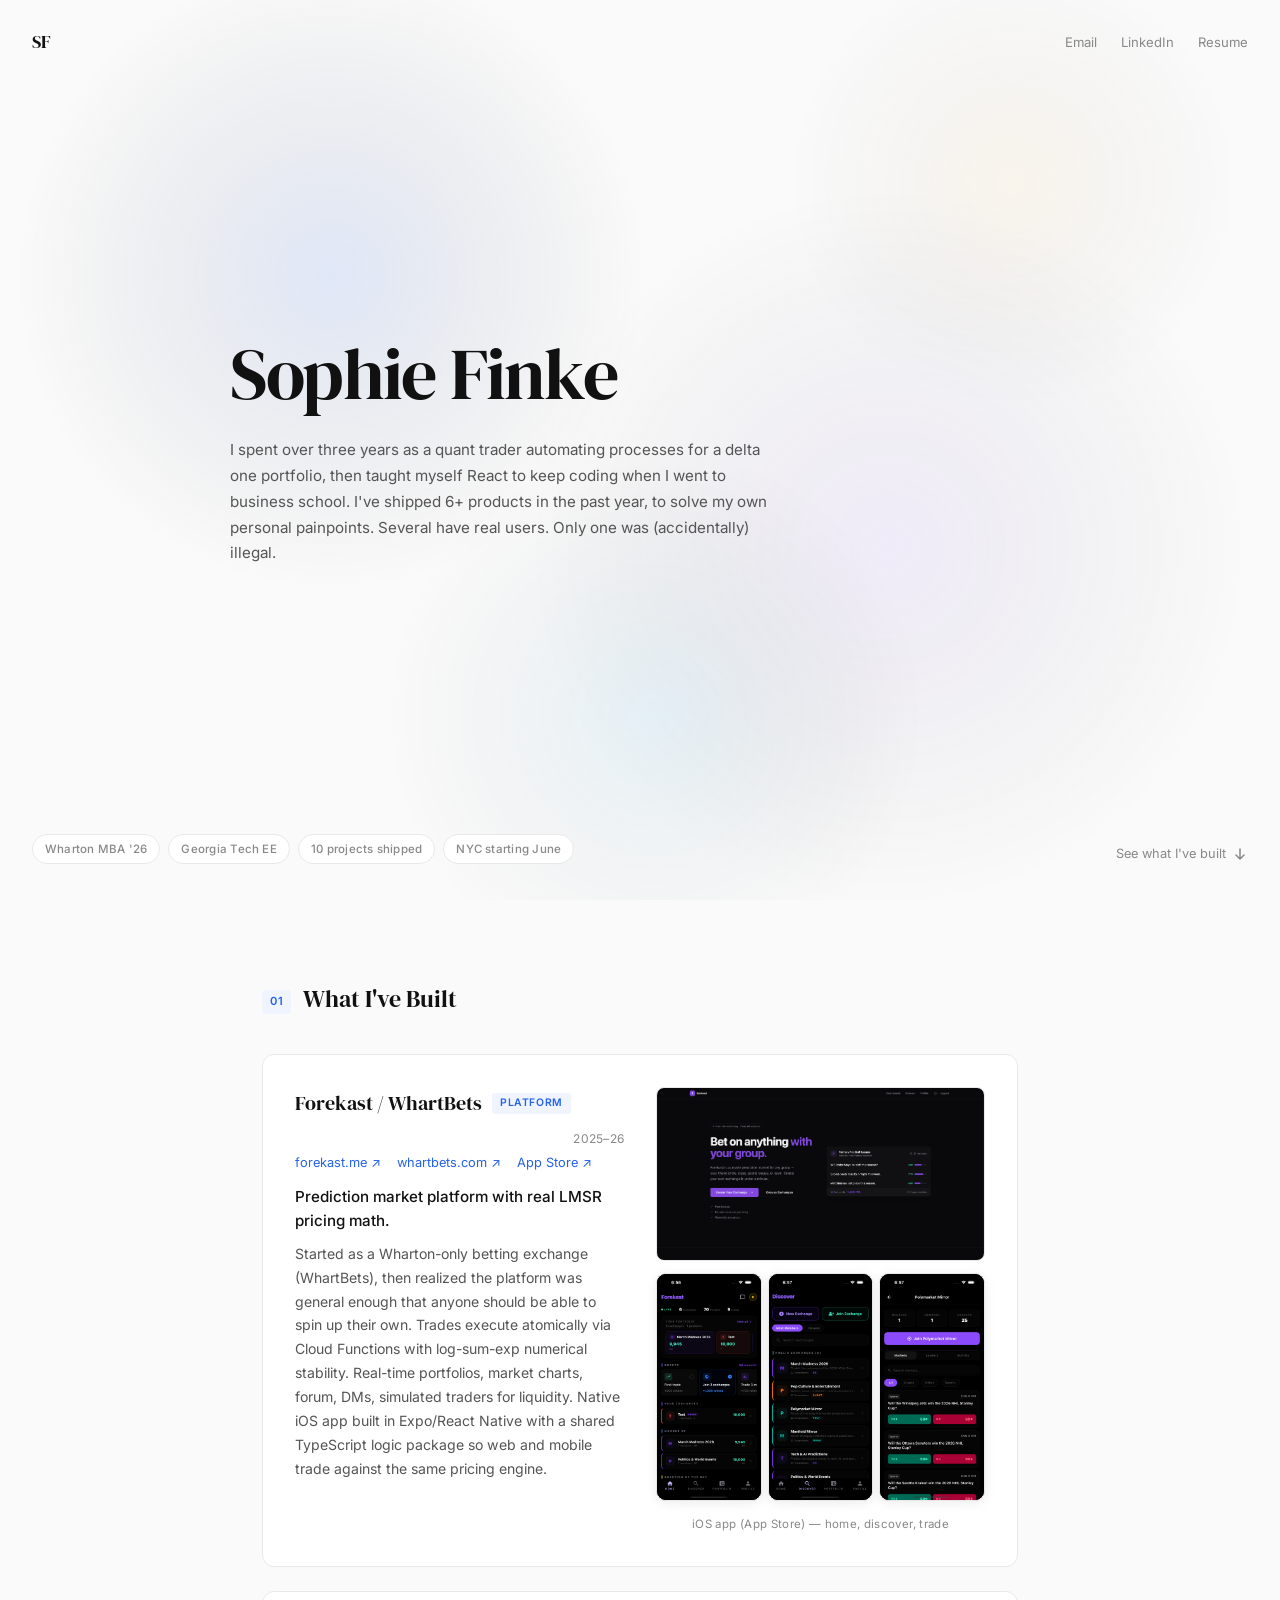
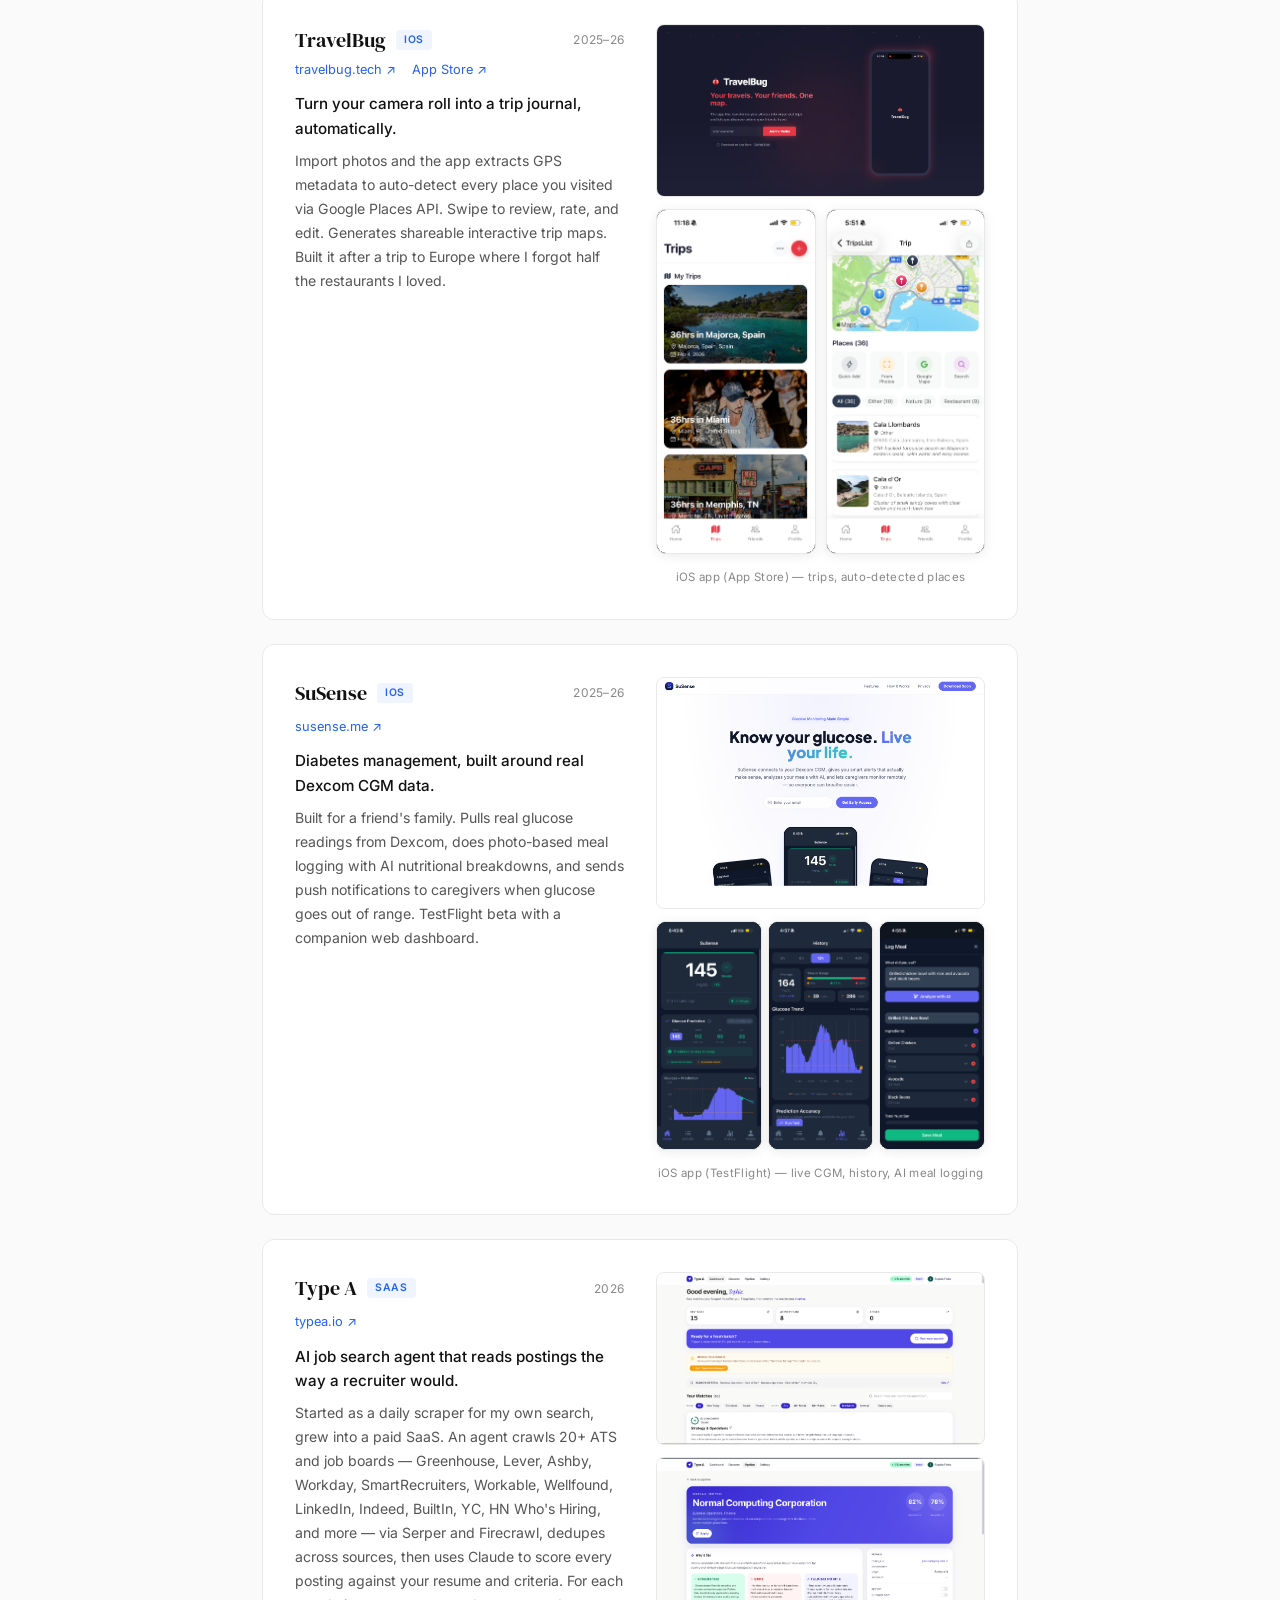
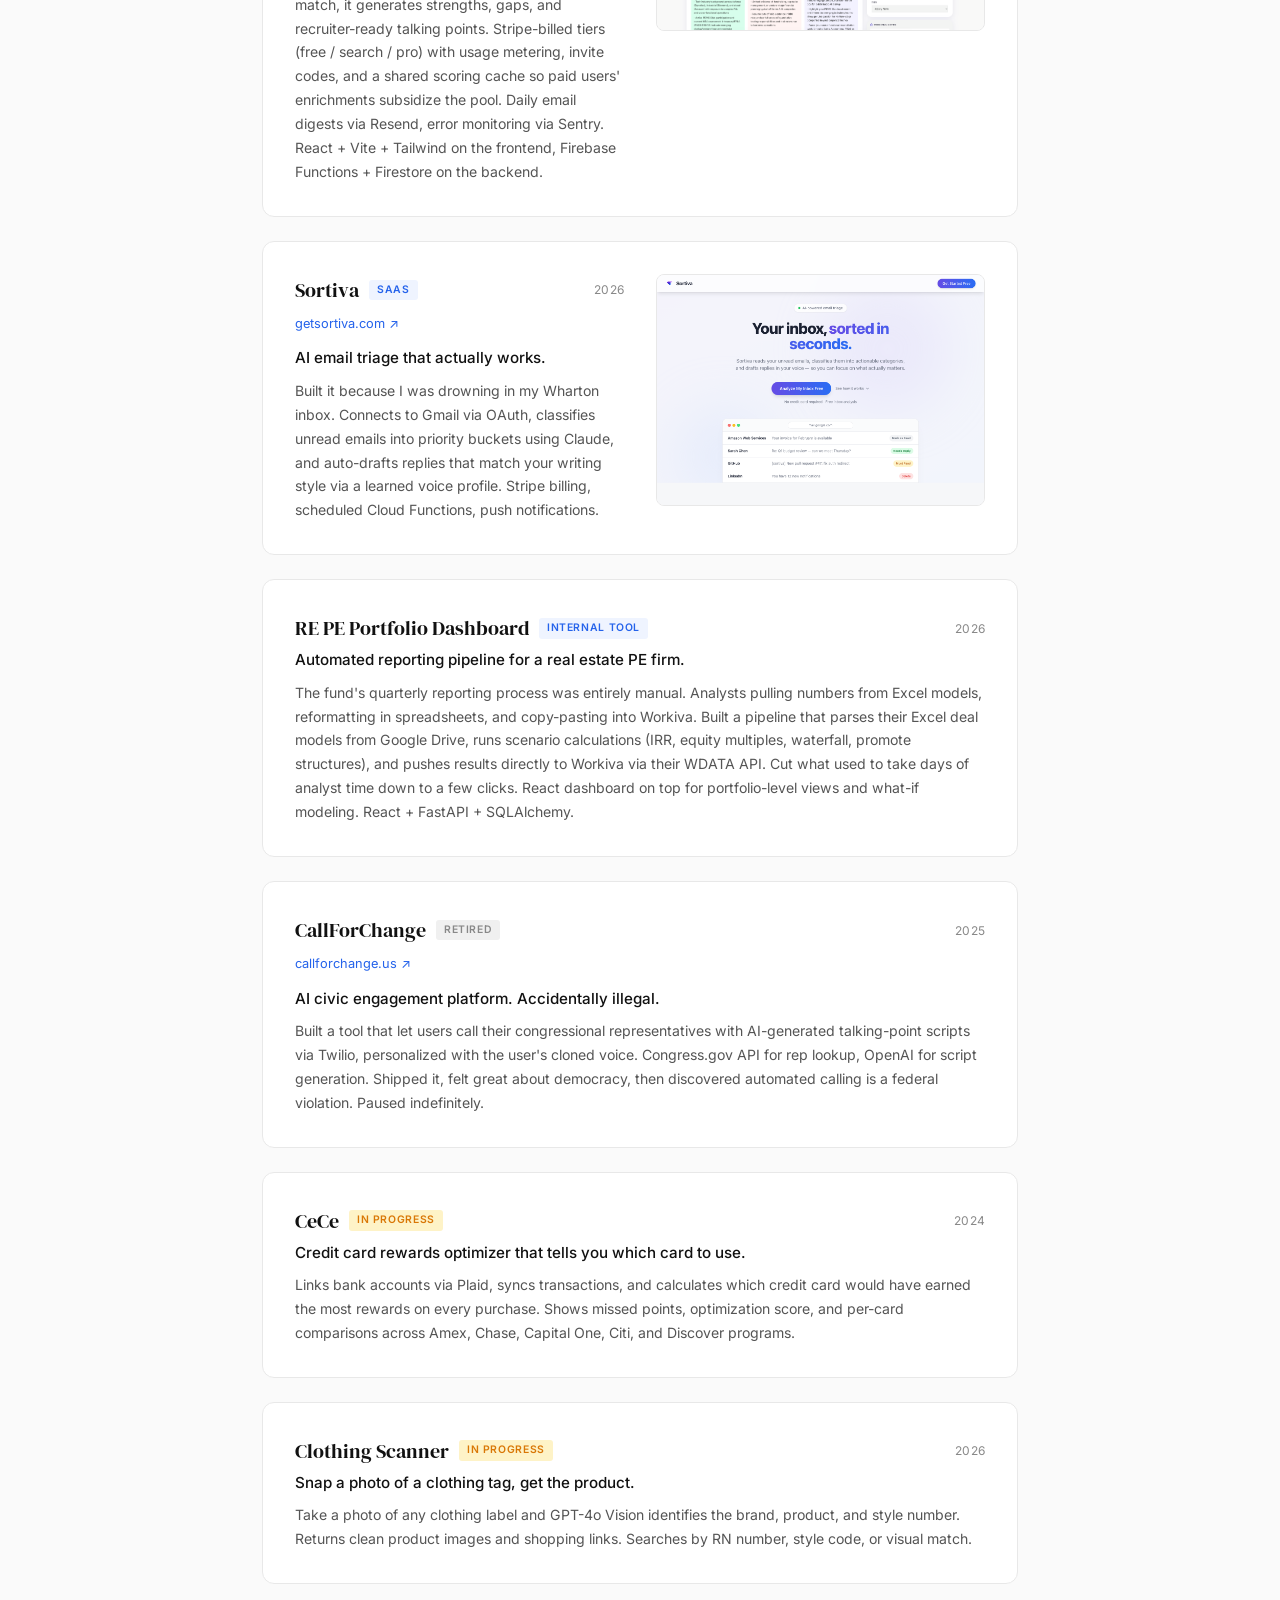
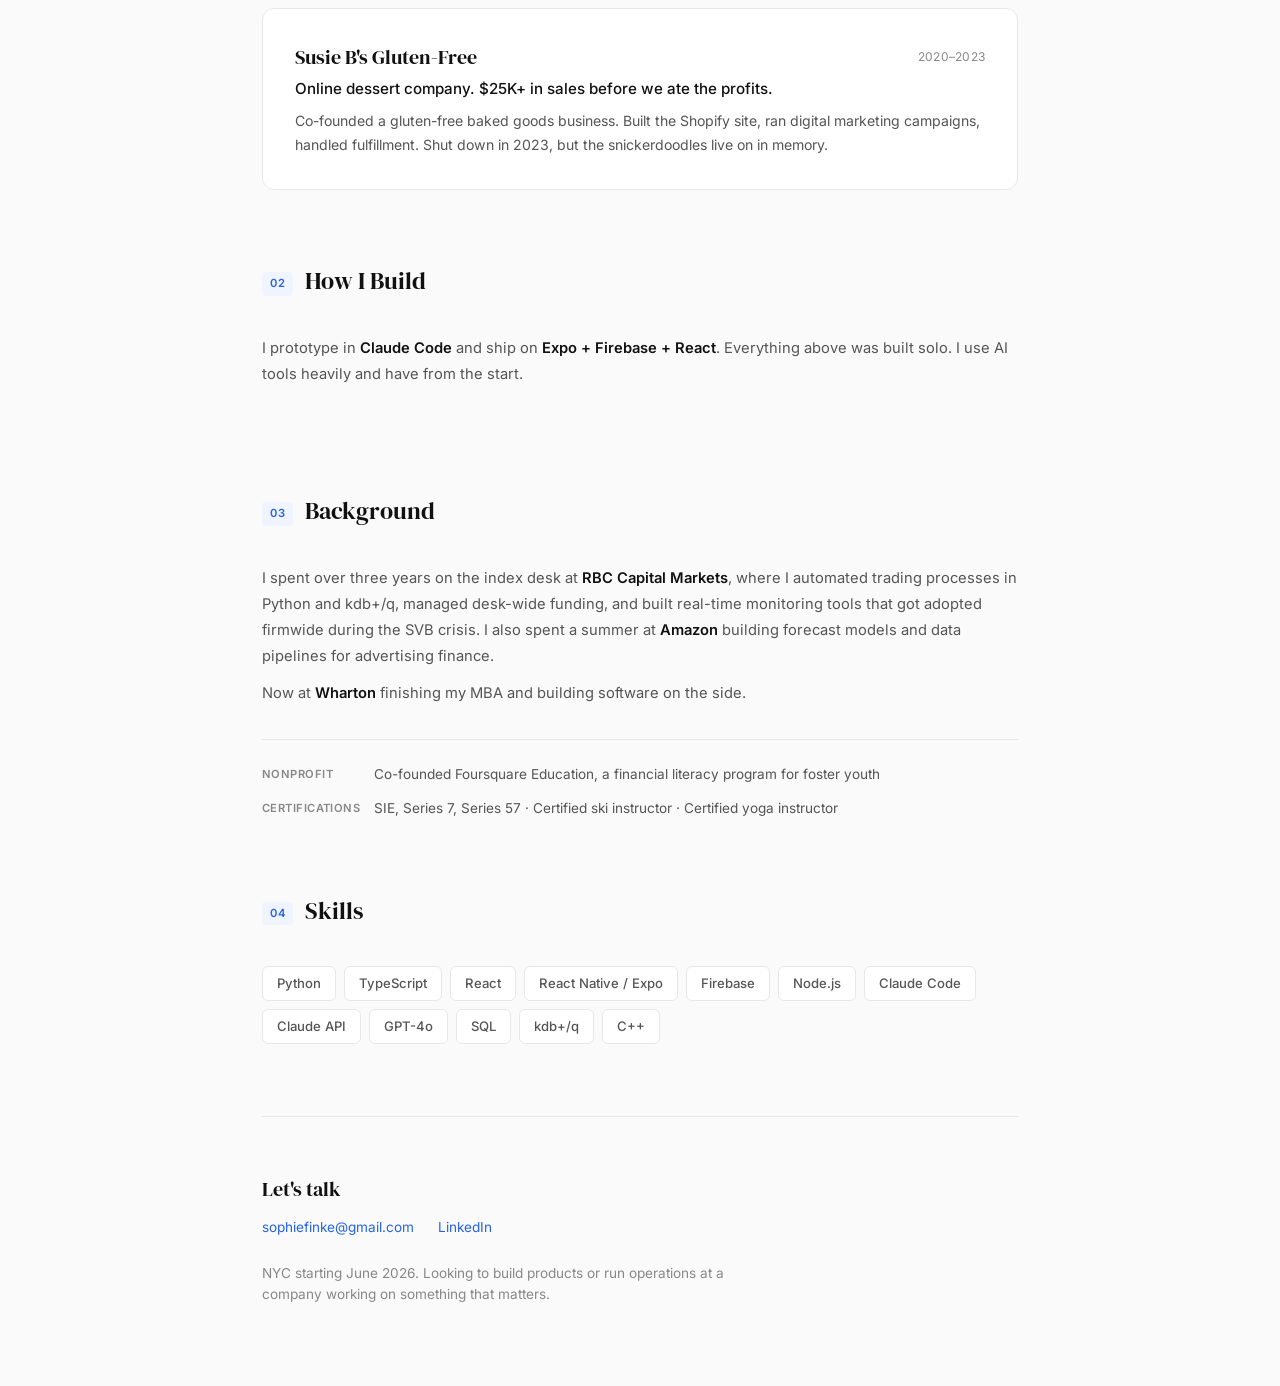
==== index.html @ dbb1d584 "Reorder projects: Forekast, TravelBug, SuSense, Type A, Sortiva, RE PE, CallForChange, CeCe, Clothin" ====
<!DOCTYPE html>
<html lang="en">
<head>
  <meta charset="UTF-8">
  <meta name="viewport" content="width=device-width, initial-scale=1.0">
  <title>Sophie Finke</title>
  <meta name="description" content="Wharton MBA, ex-quant trader, engineer. 8 products shipped solo in a year. Building at the intersection of AI and everything else.">
  <link rel="icon" href="data:image/svg+xml,<svg xmlns='http://www.w3.org/2000/svg' viewBox='0 0 100 100'><text y='.9em' font-size='80' font-family='Georgia,serif'>SF</text></svg>">
  <link rel="preconnect" href="https://fonts.googleapis.com">
  <link rel="preconnect" href="https://fonts.gstatic.com" crossorigin>
  <link href="https://fonts.googleapis.com/css2?family=DM+Serif+Display&family=Inter:wght@400;500;600&display=swap" rel="stylesheet">
  <link rel="stylesheet" href="style.css">
</head>
<body>

  <!-- ── Hero (full viewport) ── -->
  <section class="hero">
    <canvas class="hero-gradient" id="heroGradient"></canvas>
    <nav class="hero-nav">
      <span class="hero-nav-name">SF</span>
      <div class="hero-nav-links">
        <a href="mailto:sophiefinke@gmail.com">Email</a>
        <a href="https://www.linkedin.com/in/sophie-finke-886490b0/" target="_blank" rel="noopener">LinkedIn</a>

        <a href="/sophie-finke-resume.pdf" target="_blank">Resume</a>
      </div>
    </nav>
    <div class="hero-content">
      <h1>Sophie Finke</h1>
      <p class="hero-sub">I spent over three years as a quant trader automating processes for a delta one portfolio, then taught myself React to keep coding when I went to business school. I've shipped 6+ products in the past year, to solve my own personal painpoints. Several have real users. Only one was (accidentally) illegal.</p>
    </div>
    <div class="hero-bottom">
      <div class="hero-chips">
        <span class="hero-chip">Wharton MBA '26</span>
        <span class="hero-chip">Georgia Tech EE</span>
        <span class="hero-chip">10 projects shipped</span>
        <span class="hero-chip">NYC starting June</span>
      </div>
      <a href="#work" class="scroll-cue">
        <span>See what I've built</span>
        <svg width="16" height="16" viewBox="0 0 16 16" fill="none"><path d="M8 3v10m0 0l-4-4m4 4l4-4" stroke="currentColor" stroke-width="1.5" stroke-linecap="round" stroke-linejoin="round"/></svg>
      </a>
    </div>
  </section>

  <main>

    <!-- ── What I've Built ── -->
    <section class="projects" id="work">
      <h2><span class="section-number">01</span> What I've Built</h2>

      <div class="project-card" style="--delay: 0">
        <div class="project-text">
          <div class="project-header">
            <h3>Forekast / WhartBets</h3>
            <span class="project-tag">Platform</span>
            <span class="project-date">2025&ndash;26</span>
          </div>
          <div class="project-urls">
            <a href="https://forekast.me" target="_blank" rel="noopener" class="project-url">forekast.me ↗</a>
            <a href="https://whartbets.com" target="_blank" rel="noopener" class="project-url">whartbets.com ↗</a>
            <a href="https://apps.apple.com/us/app/forekast-markets/id6761634804" target="_blank" rel="noopener" class="project-url">App Store ↗</a>
          </div>
          <p class="project-oneliner">Prediction market platform with real LMSR pricing math.</p>
          <p class="project-desc">Started as a Wharton-only betting exchange (WhartBets), then realized the platform was general enough that anyone should be able to spin up their own. Trades execute atomically via Cloud Functions with log-sum-exp numerical stability. Real-time portfolios, market charts, forum, DMs, simulated traders for liquidity. Native iOS app built in Expo/React Native with a shared TypeScript logic package so web and mobile trade against the same pricing engine.</p>
        </div>
        <div class="project-visual">
          <img src="images/forekast-screenshot.png" alt="Forekast landing page" loading="lazy">
          <div class="ios-gallery">
            <img src="images/forekast-ios-home.png" alt="Forekast iOS home screen with portfolio and quests" loading="lazy">
            <img src="images/forekast-ios-discover.png" alt="Forekast iOS exchange discovery" loading="lazy">
            <img src="images/forekast-ios-market.png" alt="Forekast iOS market detail with YES/NO trading" loading="lazy">
          </div>
          <p class="ios-caption">iOS app (App Store) — home, discover, trade</p>
        </div>
      </div>

      <div class="project-card" style="--delay: 1">
        <div class="project-text">
          <div class="project-header">
            <h3>TravelBug</h3>
            <span class="project-tag">iOS</span>
            <span class="project-date">2025&ndash;26</span>
          </div>
          <div class="project-urls">
            <a href="https://travelbug.tech" target="_blank" rel="noopener" class="project-url">travelbug.tech ↗</a>
            <a href="https://apps.apple.com/us/app/travelbug-trips/id6758531086" target="_blank" rel="noopener" class="project-url">App Store ↗</a>
          </div>
          <p class="project-oneliner">Turn your camera roll into a trip journal, automatically.</p>
          <p class="project-desc">Import photos and the app extracts GPS metadata to auto-detect every place you visited via Google Places API. Swipe to review, rate, and edit. Generates shareable interactive trip maps. Built it after a trip to Europe where I forgot half the restaurants I loved.</p>
        </div>
        <div class="project-visual">
          <img src="images/travelbug-screenshot.png" alt="TravelBug landing page" loading="lazy">
          <div class="ios-gallery ios-gallery-2">
            <img src="images/travelbug-ios-trips.png" alt="TravelBug iOS trips list" loading="lazy">
            <img src="images/travelbug-ios-trip.png" alt="TravelBug iOS trip detail with map and places" loading="lazy">
          </div>
          <p class="ios-caption">iOS app (App Store) — trips, auto-detected places</p>
        </div>
      </div>

      <div class="project-card" style="--delay: 2">
        <div class="project-text">
          <div class="project-header">
            <h3>SuSense</h3>
            <span class="project-tag">iOS</span>
            <span class="project-date">2025&ndash;26</span>
          </div>
          <a href="https://susense.me" target="_blank" rel="noopener" class="project-url">susense.me ↗</a>
          <p class="project-oneliner">Diabetes management, built around real Dexcom CGM data.</p>
          <p class="project-desc">Built for a friend's family. Pulls real glucose readings from Dexcom, does photo-based meal logging with AI nutritional breakdowns, and sends push notifications to caregivers when glucose goes out of range. TestFlight beta with a companion web dashboard.</p>
        </div>
        <div class="project-visual">
          <img src="images/susense-screenshot.png" alt="SuSense landing page" loading="lazy">
          <div class="ios-gallery">
            <img src="images/susense-ios-dashboard.png" alt="SuSense iOS home with live glucose and prediction" loading="lazy">
            <img src="images/susense-ios-history.png" alt="SuSense iOS history with time-in-range and eA1C" loading="lazy">
            <img src="images/susense-ios-meal.png" alt="SuSense iOS AI meal logging" loading="lazy">
          </div>
          <p class="ios-caption">iOS app (TestFlight) — live CGM, history, AI meal logging</p>
        </div>
      </div>

      <div class="project-card" style="--delay: 3">
        <div class="project-text">
          <div class="project-header">
            <h3>Type A</h3>
            <span class="project-tag">SaaS</span>
            <span class="project-date">2026</span>
          </div>
          <a href="https://typea.io" target="_blank" rel="noopener" class="project-url">typea.io ↗</a>
          <p class="project-oneliner">AI job search agent that reads postings the way a recruiter would.</p>
          <p class="project-desc">Started as a daily scraper for my own search, grew into a paid SaaS. An agent crawls 20+ ATS and job boards — Greenhouse, Lever, Ashby, Workday, SmartRecruiters, Workable, Wellfound, LinkedIn, Indeed, BuiltIn, YC, HN Who's Hiring, and more — via Serper and Firecrawl, dedupes across sources, then uses Claude to score every posting against your resume and criteria. For each match, it generates strengths, gaps, and recruiter-ready talking points. Stripe-billed tiers (free / search / pro) with usage metering, invite codes, and a shared scoring cache so paid users' enrichments subsidize the pool. Daily email digests via Resend, error monitoring via Sentry. React + Vite + Tailwind on the frontend, Firebase Functions + Firestore on the backend.</p>
        </div>
        <div class="project-visual">
          <img src="images/typea-dashboard.png" alt="Type A dashboard with daily matches and search criteria" loading="lazy">
          <img src="images/typea-job-detail.png" alt="Type A job detail with AI fit score, strengths, gaps, and talking points" loading="lazy">
        </div>
      </div>

      <div class="project-card" style="--delay: 4">
        <div class="project-text">
          <div class="project-header">
            <h3>Sortiva</h3>
            <span class="project-tag">SaaS</span>
            <span class="project-date">2026</span>
          </div>
          <a href="https://getsortiva.com" target="_blank" rel="noopener" class="project-url">getsortiva.com ↗</a>
          <p class="project-oneliner">AI email triage that actually works.</p>
          <p class="project-desc">Built it because I was drowning in my Wharton inbox. Connects to Gmail via OAuth, classifies unread emails into priority buckets using Claude, and auto-drafts replies that match your writing style via a learned voice profile. Stripe billing, scheduled Cloud Functions, push notifications.</p>
        </div>
        <div class="project-visual">
          <img src="images/sortiva-screenshot.png" alt="Sortiva landing page" loading="lazy">
        </div>
      </div>

      <div class="project-card project-card-small" style="--delay: 5">
        <div class="project-text">
          <div class="project-header">
            <h3>RE PE Portfolio Dashboard</h3>
            <span class="project-tag">Internal Tool</span>
            <span class="project-date">2026</span>
          </div>
          <p class="project-oneliner">Automated reporting pipeline for a real estate PE firm.</p>
          <p class="project-desc">The fund's quarterly reporting process was entirely manual. Analysts pulling numbers from Excel models, reformatting in spreadsheets, and copy-pasting into Workiva. Built a pipeline that parses their Excel deal models from Google Drive, runs scenario calculations (IRR, equity multiples, waterfall, promote structures), and pushes results directly to Workiva via their WDATA API. Cut what used to take days of analyst time down to a few clicks. React dashboard on top for portfolio-level views and what-if modeling. React + FastAPI + SQLAlchemy.</p>
        </div>
      </div>

      <div class="project-card project-card-small" style="--delay: 6">
        <div class="project-text">
          <div class="project-header">
            <h3>CallForChange</h3>
            <span class="project-tag project-tag-muted">Retired</span>
            <span class="project-date">2025</span>
          </div>
          <a href="https://callforchange.us" target="_blank" rel="noopener" class="project-url">callforchange.us ↗</a>
          <p class="project-oneliner">AI civic engagement platform. Accidentally illegal.</p>
          <p class="project-desc">Built a tool that let users call their congressional representatives with AI-generated talking-point scripts via Twilio, personalized with the user's cloned voice. Congress.gov API for rep lookup, OpenAI for script generation. Shipped it, felt great about democracy, then discovered automated calling is a federal violation. Paused indefinitely.</p>
        </div>
      </div>

      <div class="project-card project-card-small" style="--delay: 7">
        <div class="project-text">
          <div class="project-header">
            <h3>CeCe</h3>
            <span class="project-tag project-tag-wip">In Progress</span>
            <span class="project-date">2024</span>
          </div>
          <p class="project-oneliner">Credit card rewards optimizer that tells you which card to use.</p>
          <p class="project-desc">Links bank accounts via Plaid, syncs transactions, and calculates which credit card would have earned the most rewards on every purchase. Shows missed points, optimization score, and per-card comparisons across Amex, Chase, Capital One, Citi, and Discover programs.</p>
        </div>
      </div>

      <div class="project-card project-card-small" style="--delay: 8">
        <div class="project-text">
          <div class="project-header">
            <h3>Clothing Scanner</h3>
            <span class="project-tag project-tag-wip">In Progress</span>
            <span class="project-date">2026</span>
          </div>
          <p class="project-oneliner">Snap a photo of a clothing tag, get the product.</p>
          <p class="project-desc">Take a photo of any clothing label and GPT-4o Vision identifies the brand, product, and style number. Returns clean product images and shopping links. Searches by RN number, style code, or visual match.</p>
        </div>
      </div>

      <div class="project-card project-card-small" style="--delay: 9">
        <div class="project-text">
          <div class="project-header">
            <h3>Susie B's Gluten-Free</h3>
            <span class="project-date">2020&ndash;2023</span>
          </div>
          <p class="project-oneliner">Online dessert company. $25K+ in sales before we ate the profits.</p>
          <p class="project-desc">Co-founded a gluten-free baked goods business. Built the Shopify site, ran digital marketing campaigns, handled fulfillment. Shut down in 2023, but the snickerdoodles live on in memory.</p>
        </div>
      </div>
    </section>

    <!-- ── How I Build ── -->
    <section class="background">
      <h2><span class="section-number">02</span> How I Build</h2>
      <div class="background-content">
        <p>I prototype in <strong>Claude Code</strong> and ship on <strong>Expo + Firebase + React</strong>. Everything above was built solo. I use AI tools heavily and have from the start.</p>
      </div>
    </section>

    <!-- ── Background ── -->
    <section class="background">
      <h2><span class="section-number">03</span> Background</h2>
      <div class="background-content">
        <p>I spent over three years on the index desk at <strong>RBC Capital Markets</strong>, where I automated trading processes in Python and kdb+/q, managed desk-wide funding, and built real-time monitoring tools that got adopted firmwide during the SVB crisis. I also spent a summer at <strong>Amazon</strong> building forecast models and data pipelines for advertising finance.</p>
        <p>Now at <strong>Wharton</strong> finishing my MBA and building software on the side.</p>
      </div>
      <div class="extras">
        <div class="extra-item">
          <span class="extra-label">Nonprofit</span>
          <span>Co-founded Foursquare Education, a financial literacy program for foster youth</span>
        </div>
        <div class="extra-item">
          <span class="extra-label">Certifications</span>
          <span>SIE, Series 7, Series 57 &middot; Certified ski instructor &middot; Certified yoga instructor</span>
        </div>
      </div>
    </section>

    <!-- ── Skills ── -->
    <section class="skills">
      <h2><span class="section-number">04</span> Skills</h2>
      <div class="skill-tags">
        <span class="skill-tag">Python</span>
        <span class="skill-tag">TypeScript</span>
        <span class="skill-tag">React</span>
        <span class="skill-tag">React Native / Expo</span>
        <span class="skill-tag">Firebase</span>
        <span class="skill-tag">Node.js</span>
        <span class="skill-tag">Claude Code</span>
        <span class="skill-tag">Claude API</span>
        <span class="skill-tag">GPT-4o</span>
        <span class="skill-tag">SQL</span>
        <span class="skill-tag">kdb+/q</span>
        <span class="skill-tag">C++</span>
      </div>
    </section>

    <!-- ── Footer ── -->
    <footer>
      <div class="footer-left">
        <p class="footer-heading">Let's talk</p>
        <div class="footer-contact">
          <a href="mailto:sophiefinke@gmail.com">sophiefinke@gmail.com</a>
          <a href="https://www.linkedin.com/in/sophie-finke-886490b0/" target="_blank" rel="noopener">LinkedIn</a>
  
        </div>
      </div>
      <p class="signoff">NYC starting June 2026. Looking to build products or run operations at a company working on something that matters.</p>
    </footer>

  </main>

  <script>
    // Animated gradient mesh — soft, organic blobs that drift slowly
    const canvas = document.getElementById('heroGradient');
    const ctx = canvas.getContext('2d');
    let w, h, blobs, mouse = { x: 0.5, y: 0.5 };

    function resize() {
      w = canvas.width = canvas.offsetWidth * devicePixelRatio;
      h = canvas.height = canvas.offsetHeight * devicePixelRatio;
    }

    function initBlobs() {
      blobs = [
        { x: 0.25, y: 0.3, r: 0.35, vx: 0.0003, vy: 0.0002, color: 'rgba(37, 99, 235, 0.12)' },
        { x: 0.7, y: 0.6, r: 0.4, vx: -0.0002, vy: 0.0003, color: 'rgba(139, 92, 246, 0.09)' },
        { x: 0.5, y: 0.8, r: 0.3, vx: 0.0004, vy: -0.0002, color: 'rgba(14, 165, 233, 0.08)' },
        { x: 0.8, y: 0.2, r: 0.25, vx: -0.0003, vy: 0.0001, color: 'rgba(245, 158, 11, 0.06)' },
      ];
    }

    function draw(t) {
      ctx.clearRect(0, 0, w, h);
      for (const b of blobs) {
        // Drift + subtle mouse influence
        b.x += b.vx + (mouse.x - 0.5) * 0.00008;
        b.y += b.vy + (mouse.y - 0.5) * 0.00008;
        // Wrap around
        if (b.x < -0.2) b.x = 1.2;
        if (b.x > 1.2) b.x = -0.2;
        if (b.y < -0.2) b.y = 1.2;
        if (b.y > 1.2) b.y = -0.2;

        const cx = b.x * w;
        const cy = b.y * h;
        const r = b.r * Math.min(w, h);
        const grad = ctx.createRadialGradient(cx, cy, 0, cx, cy, r);
        grad.addColorStop(0, b.color);
        grad.addColorStop(1, 'rgba(0,0,0,0)');
        ctx.fillStyle = grad;
        ctx.beginPath();
        ctx.arc(cx, cy, r, 0, Math.PI * 2);
        ctx.fill();
      }
      requestAnimationFrame(draw);
    }

    window.addEventListener('resize', resize);
    document.addEventListener('mousemove', (e) => {
      mouse.x = e.clientX / window.innerWidth;
      mouse.y = e.clientY / window.innerHeight;
    });

    resize();
    initBlobs();
    requestAnimationFrame(draw);

    // Smooth scroll for anchor
    document.querySelector('.scroll-cue')?.addEventListener('click', (e) => {
      e.preventDefault();
      document.querySelector('#work')?.scrollIntoView({ behavior: 'smooth' });
    });

    // Lightbox for iOS gallery images
    const lightbox = document.getElementById('lightbox');
    const lightboxImg = lightbox.querySelector('img');
    const galleries = document.querySelectorAll('.ios-gallery');
    const allImgs = [];
    galleries.forEach(g => g.querySelectorAll('img').forEach(img => allImgs.push(img)));
    let currentIndex = -1;

    function showAt(i) {
      if (i < 0 || i >= allImgs.length) return;
      currentIndex = i;
      lightboxImg.src = allImgs[i].src;
      lightboxImg.alt = allImgs[i].alt;
      lightbox.classList.add('is-open');
      document.body.style.overflow = 'hidden';
    }

    function closeLightbox() {
      lightbox.classList.remove('is-open');
      document.body.style.overflow = '';
      currentIndex = -1;
    }

    allImgs.forEach((img, i) => {
      img.style.cursor = 'zoom-in';
      img.addEventListener('click', () => showAt(i));
    });

    lightbox.addEventListener('click', (e) => {
      if (e.target === lightbox || e.target.classList.contains('lightbox-close')) closeLightbox();
    });

    document.addEventListener('keydown', (e) => {
      if (!lightbox.classList.contains('is-open')) return;
      if (e.key === 'Escape') closeLightbox();
      if (e.key === 'ArrowRight') showAt((currentIndex + 1) % allImgs.length);
      if (e.key === 'ArrowLeft') showAt((currentIndex - 1 + allImgs.length) % allImgs.length);
    });
  </script>

  <div id="lightbox" class="lightbox" aria-hidden="true" role="dialog">
    <button class="lightbox-close" aria-label="Close">×</button>
    <img alt="">
  </div>
</body>
</html>
---- style.css ----
/* ── Reset & Base ── */
*, *::before, *::after {
  margin: 0;
  padding: 0;
  box-sizing: border-box;
}

:root {
  --accent: #2563eb;
  --accent-light: #eff4ff;
  --text: #111;
  --text-secondary: #555;
  --text-tertiary: #888;
  --border: #e8e8e8;
  --bg: #fafafa;
  --card-bg: #fff;
}

body {
  font-family: 'Inter', -apple-system, BlinkMacSystemFont, 'Segoe UI', sans-serif;
  font-size: 16px;
  line-height: 1.6;
  color: var(--text);
  background: var(--bg);
  -webkit-font-smoothing: antialiased;
  -moz-osx-font-smoothing: grayscale;
}

main {
  max-width: 820px;
  margin: 0 auto;
  padding: 0 32px;
}

a {
  color: var(--accent);
  text-decoration: none;
  transition: opacity 0.2s;
}

a:hover {
  opacity: 0.7;
}

/* ── Entrance animations ── */
@keyframes fadeUp {
  from {
    opacity: 0;
    transform: translateY(20px);
  }
  to {
    opacity: 1;
    transform: translateY(0);
  }
}

@keyframes fadeIn {
  from { opacity: 0; }
  to { opacity: 1; }
}

@keyframes float {
  0%, 100% { transform: translateY(0); }
  50% { transform: translateY(-4px); }
}

/* ── Hero ── */
.hero {
  position: relative;
  min-height: 100vh;
  display: flex;
  flex-direction: column;
  justify-content: center;
  padding: 0 32px;
  overflow: hidden;
}

.hero-gradient {
  position: absolute;
  top: 0;
  left: 0;
  width: 100%;
  height: 100%;
  z-index: 0;
}

.hero-nav {
  position: absolute;
  top: 0;
  left: 0;
  right: 0;
  padding: 28px 32px;
  display: flex;
  justify-content: space-between;
  align-items: center;
  z-index: 2;
  animation: fadeIn 0.8s ease-out 0.2s both;
}

.hero-nav-name {
  font-family: 'DM Serif Display', Georgia, serif;
  font-size: 1.1rem;
  color: var(--text);
  letter-spacing: -0.01em;
}

.hero-nav-links {
  display: flex;
  gap: 24px;
}

.hero-nav-links a {
  font-size: 0.82rem;
  color: var(--text-tertiary);
  text-decoration: none;
  transition: color 0.2s;
}

.hero-nav-links a:hover {
  color: var(--text);
}

.hero-content {
  position: relative;
  z-index: 2;
  max-width: 820px;
  margin: 0 auto;
  width: 100%;
  animation: fadeUp 0.7s ease-out 0.3s both;
}

h1 {
  font-family: 'DM Serif Display', Georgia, serif;
  font-size: clamp(3rem, 6vw, 4.5rem);
  font-weight: 400;
  letter-spacing: -0.025em;
  color: var(--text);
  line-height: 1.1;
  margin-bottom: 24px;
}

.hero-intro {
  font-size: 1.2rem;
  line-height: 1.6;
  color: var(--text);
  font-weight: 500;
  margin-bottom: 12px;
  max-width: 580px;
}

.hero-sub {
  font-size: 0.95rem;
  line-height: 1.7;
  color: var(--text-secondary);
  max-width: 540px;
}

.hero-bottom {
  position: absolute;
  bottom: 36px;
  left: 32px;
  right: 32px;
  display: flex;
  justify-content: space-between;
  align-items: flex-end;
  z-index: 2;
  animation: fadeIn 0.8s ease-out 0.8s both;
}

.hero-chips {
  display: flex;
  gap: 8px;
  flex-wrap: wrap;
}

.hero-chip {
  font-size: 0.72rem;
  font-weight: 500;
  letter-spacing: 0.02em;
  color: var(--text-tertiary);
  background: var(--card-bg);
  border: 1px solid var(--border);
  padding: 5px 12px;
  border-radius: 100px;
}

.scroll-cue {
  display: flex;
  align-items: center;
  gap: 6px;
  font-size: 0.8rem;
  color: var(--text-tertiary);
  text-decoration: none;
  transition: color 0.2s;
  animation: float 3s ease-in-out infinite;
}

.scroll-cue:hover {
  color: var(--text);
  opacity: 1;
}

.scroll-cue svg {
  flex-shrink: 0;
}

/* ── Sections ── */
section {
  padding: 72px 0 0;
}

.projects {
  padding-top: 80px;
}

h2 {
  font-family: 'DM Serif Display', Georgia, serif;
  font-size: 1.5rem;
  font-weight: 400;
  color: var(--text);
  margin-bottom: 36px;
  display: flex;
  align-items: baseline;
  gap: 12px;
}

.section-number {
  font-family: 'Inter', sans-serif;
  font-size: 0.7rem;
  font-weight: 600;
  color: var(--accent);
  letter-spacing: 0.05em;
  background: var(--accent-light);
  padding: 3px 8px;
  border-radius: 4px;
  position: relative;
  top: -2px;
}

/* ── Project Cards ── */
.project-card {
  display: grid;
  grid-template-columns: 1fr 1fr;
  gap: 32px;
  align-items: start;
  background: var(--card-bg);
  border: 1px solid var(--border);
  border-radius: 12px;
  padding: 32px;
  margin-bottom: 24px;
  transition: border-color 0.3s, box-shadow 0.3s;
  animation: fadeUp 0.6s ease-out both;
  animation-delay: calc(0.15s * var(--delay));
}

.project-card:hover {
  border-color: #d0d0d0;
  box-shadow: 0 4px 24px rgba(0,0,0,0.06);
}

.project-card:last-child {
  margin-bottom: 0;
}

.project-header {
  display: flex;
  align-items: center;
  gap: 10px;
  margin-bottom: 4px;
  flex-wrap: wrap;
}

.project-header .project-date {
  margin-left: auto;
}

.project-header h3 {
  font-family: 'DM Serif Display', Georgia, serif;
  font-size: 1.25rem;
  font-weight: 400;
}

.project-tag {
  font-size: 0.65rem;
  font-weight: 600;
  letter-spacing: 0.06em;
  text-transform: uppercase;
  color: var(--accent);
  background: var(--accent-light);
  padding: 2px 8px;
  border-radius: 3px;
}

.project-tag-muted {
  color: var(--text-tertiary);
  background: #f0f0f0;
}

.project-tag-wip {
  color: #d97706;
  background: #fef3c7;
}

.project-card-small {
  grid-template-columns: 1fr;
}

.project-meta {
  display: flex;
  align-items: baseline;
  gap: 16px;
  margin-bottom: 12px;
}

.project-date {
  font-size: 0.75rem;
  color: var(--text-tertiary);
  letter-spacing: 0.02em;
}

.project-url {
  display: inline-block;
  font-size: 0.8rem;
  color: var(--accent);
  margin-bottom: 12px;
}

.project-meta .project-url {
  margin-bottom: 0;
}

.project-text > .project-date {
  display: block;
  margin-bottom: 12px;
}

.project-urls {
  display: flex;
  gap: 16px;
}

.project-visual {
  flex-direction: column;
  align-items: stretch;
  gap: 12px;
}

.project-visual img {
  width: 100%;
  border-radius: 8px;
  border: 1px solid var(--border);
}

.ios-gallery {
  display: grid;
  grid-template-columns: repeat(3, 1fr);
  gap: 6px;
}

.ios-gallery-2 {
  grid-template-columns: repeat(2, 1fr);
  gap: 10px;
}

.ios-gallery img {
  width: 100%;
  border-radius: 10px;
  border: 1px solid var(--border);
  background: #000;
  aspect-ratio: 9 / 19.5;
  object-fit: cover;
  object-position: top;
  box-shadow: 0 2px 12px rgba(0,0,0,0.08);
  transition: transform 0.25s;
}

.ios-gallery img:hover {
  transform: translateY(-2px);
}

.ios-caption {
  font-size: 0.72rem;
  color: var(--text-tertiary);
  letter-spacing: 0.03em;
  text-align: center;
  margin-top: 2px;
}

.placeholder-icon {
  width: 100%;
  aspect-ratio: 4 / 3;
  border-radius: 8px;
  border: 1px solid var(--border);
  display: flex;
  align-items: center;
  justify-content: center;
  overflow: hidden;
}

.app-icon {
  width: 120px;
  height: 120px;
  border-radius: 24px;
  box-shadow: 0 4px 16px rgba(0,0,0,0.15);
}

.project-oneliner {
  font-size: 0.95rem;
  color: var(--text);
  font-weight: 500;
  margin-bottom: 8px;
}

.project-desc {
  font-size: 0.88rem;
  line-height: 1.7;
  color: var(--text-secondary);
}

.project-visual {
  display: flex;
  align-items: center;
}

.placeholder {
  width: 100%;
  aspect-ratio: 4 / 3;
  background: linear-gradient(135deg, #f5f5f5 0%, #eee 100%);
  border: 1px solid var(--border);
  border-radius: 8px;
  display: flex;
  align-items: center;
  justify-content: center;
  font-size: 0.75rem;
  color: #ccc;
  letter-spacing: 0.05em;
}

/* ── Background ── */
.background-content {
  margin-bottom: 32px;
}

.background-content p {
  font-size: 0.92rem;
  line-height: 1.75;
  color: var(--text-secondary);
  margin-bottom: 12px;
}

.background-content p:last-child {
  margin-bottom: 0;
}

.background-content strong {
  color: var(--text);
  font-weight: 600;
}

.background-thesis {
  font-size: 0.95rem !important;
  color: var(--text) !important;
  font-weight: 500;
  font-style: italic;
  padding-left: 16px;
  border-left: 3px solid var(--accent);
  margin-top: 16px !important;
}

.extras {
  display: flex;
  flex-direction: column;
  gap: 12px;
  padding-top: 24px;
  border-top: 1px solid var(--border);
}

.extra-item {
  display: flex;
  gap: 12px;
  font-size: 0.85rem;
  line-height: 1.6;
  color: var(--text-secondary);
}

.extra-label {
  flex-shrink: 0;
  font-size: 0.7rem;
  font-weight: 600;
  letter-spacing: 0.04em;
  text-transform: uppercase;
  color: var(--text-tertiary);
  width: 100px;
  padding-top: 2px;
}

/* ── Skills ── */
.skill-tags {
  display: flex;
  flex-wrap: wrap;
  gap: 8px;
}

.skill-tag {
  font-size: 0.82rem;
  font-weight: 500;
  color: var(--text-secondary);
  background: var(--card-bg);
  border: 1px solid var(--border);
  padding: 6px 14px;
  border-radius: 6px;
  transition: border-color 0.2s, color 0.2s;
}

.skill-tag:hover {
  border-color: var(--accent);
  color: var(--accent);
}

/* ── Footer ── */
footer {
  padding: 56px 0 80px;
  margin-top: 72px;
  border-top: 1px solid var(--border);
}

.footer-heading {
  font-family: 'DM Serif Display', Georgia, serif;
  font-size: 1.25rem;
  margin-bottom: 12px;
}

.footer-contact {
  display: flex;
  gap: 24px;
  flex-wrap: wrap;
  margin-bottom: 24px;
}

.footer-contact a {
  font-size: 0.85rem;
  color: var(--accent);
}

.signoff {
  font-size: 0.85rem;
  color: var(--text-tertiary);
  line-height: 1.6;
  max-width: 520px;
}

/* ── Lightbox ── */
.lightbox {
  position: fixed;
  inset: 0;
  background: rgba(10, 10, 15, 0.92);
  backdrop-filter: blur(8px);
  -webkit-backdrop-filter: blur(8px);
  display: flex;
  align-items: center;
  justify-content: center;
  z-index: 1000;
  opacity: 0;
  pointer-events: none;
  transition: opacity 0.2s ease;
  padding: 40px;
}

.lightbox.is-open {
  opacity: 1;
  pointer-events: auto;
}

.lightbox img {
  max-width: 100%;
  max-height: 100%;
  border-radius: 18px;
  box-shadow: 0 20px 60px rgba(0,0,0,0.5);
  cursor: zoom-out;
  object-fit: contain;
}

.lightbox-close {
  position: absolute;
  top: 20px;
  right: 24px;
  width: 44px;
  height: 44px;
  border-radius: 50%;
  border: none;
  background: rgba(255,255,255,0.12);
  color: #fff;
  font-size: 28px;
  line-height: 1;
  cursor: pointer;
  transition: background 0.2s;
  display: flex;
  align-items: center;
  justify-content: center;
  padding: 0;
}

.lightbox-close:hover {
  background: rgba(255,255,255,0.22);
}

/* ── Mobile ── */
@media (max-width: 700px) {
  .hero {
    padding: 0 20px;
  }

  .hero-nav {
    padding: 20px;
  }

  .hero-nav-links {
    gap: 16px;
  }

  .hero-bottom {
    left: 20px;
    right: 20px;
    flex-direction: column;
    align-items: flex-start;
    gap: 20px;
  }

  .hero-chips {
    gap: 6px;
  }

  main {
    padding: 0 20px;
  }

  h1 {
    font-size: 2.4rem;
  }

  h2 {
    font-size: 1.25rem;
  }

  .project-card {
    grid-template-columns: 1fr;
    padding: 24px;
  }

  .project-visual {
    order: -1;
  }

  .placeholder {
    aspect-ratio: 16 / 9;
  }

  section {
    padding-top: 48px;
  }

  footer {
    padding: 40px 0 60px;
    margin-top: 48px;
  }

  .extra-item {
    flex-direction: column;
    gap: 2px;
  }

  .extra-label {
    width: auto;
  }
}
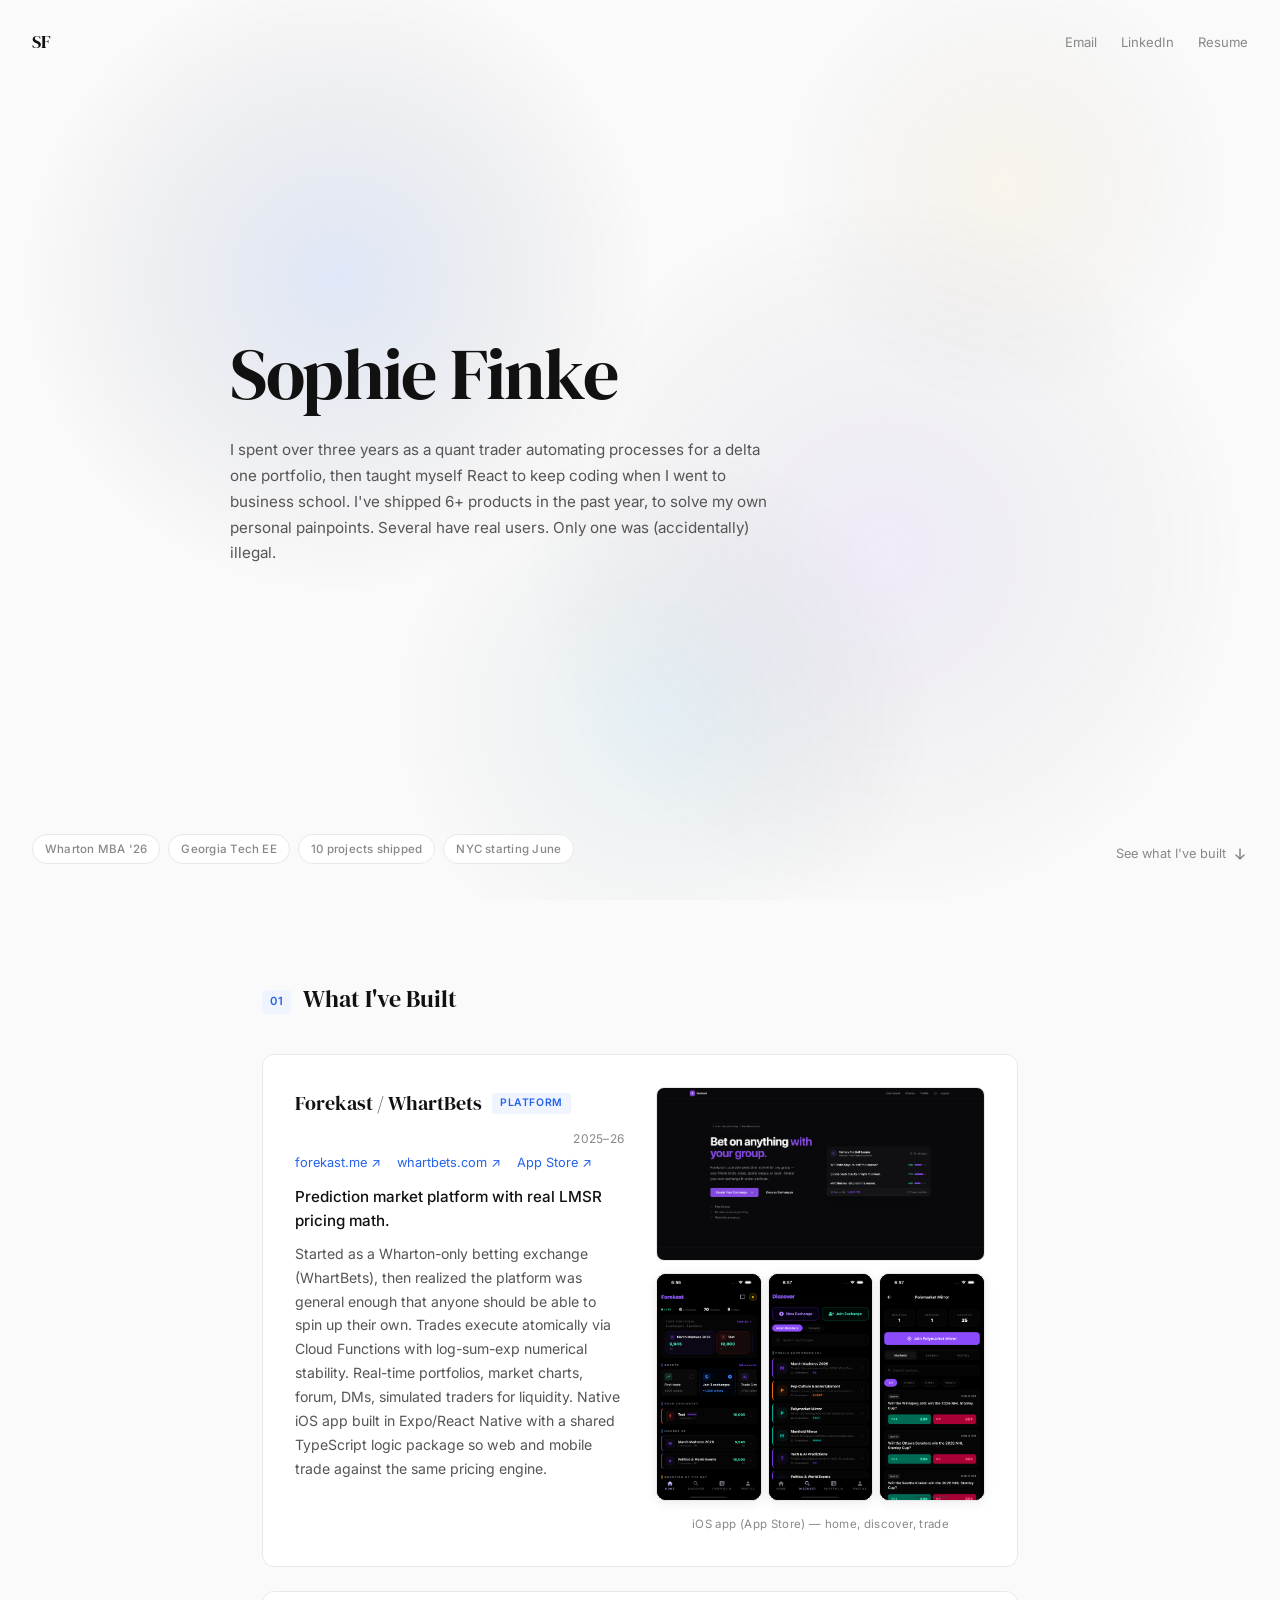
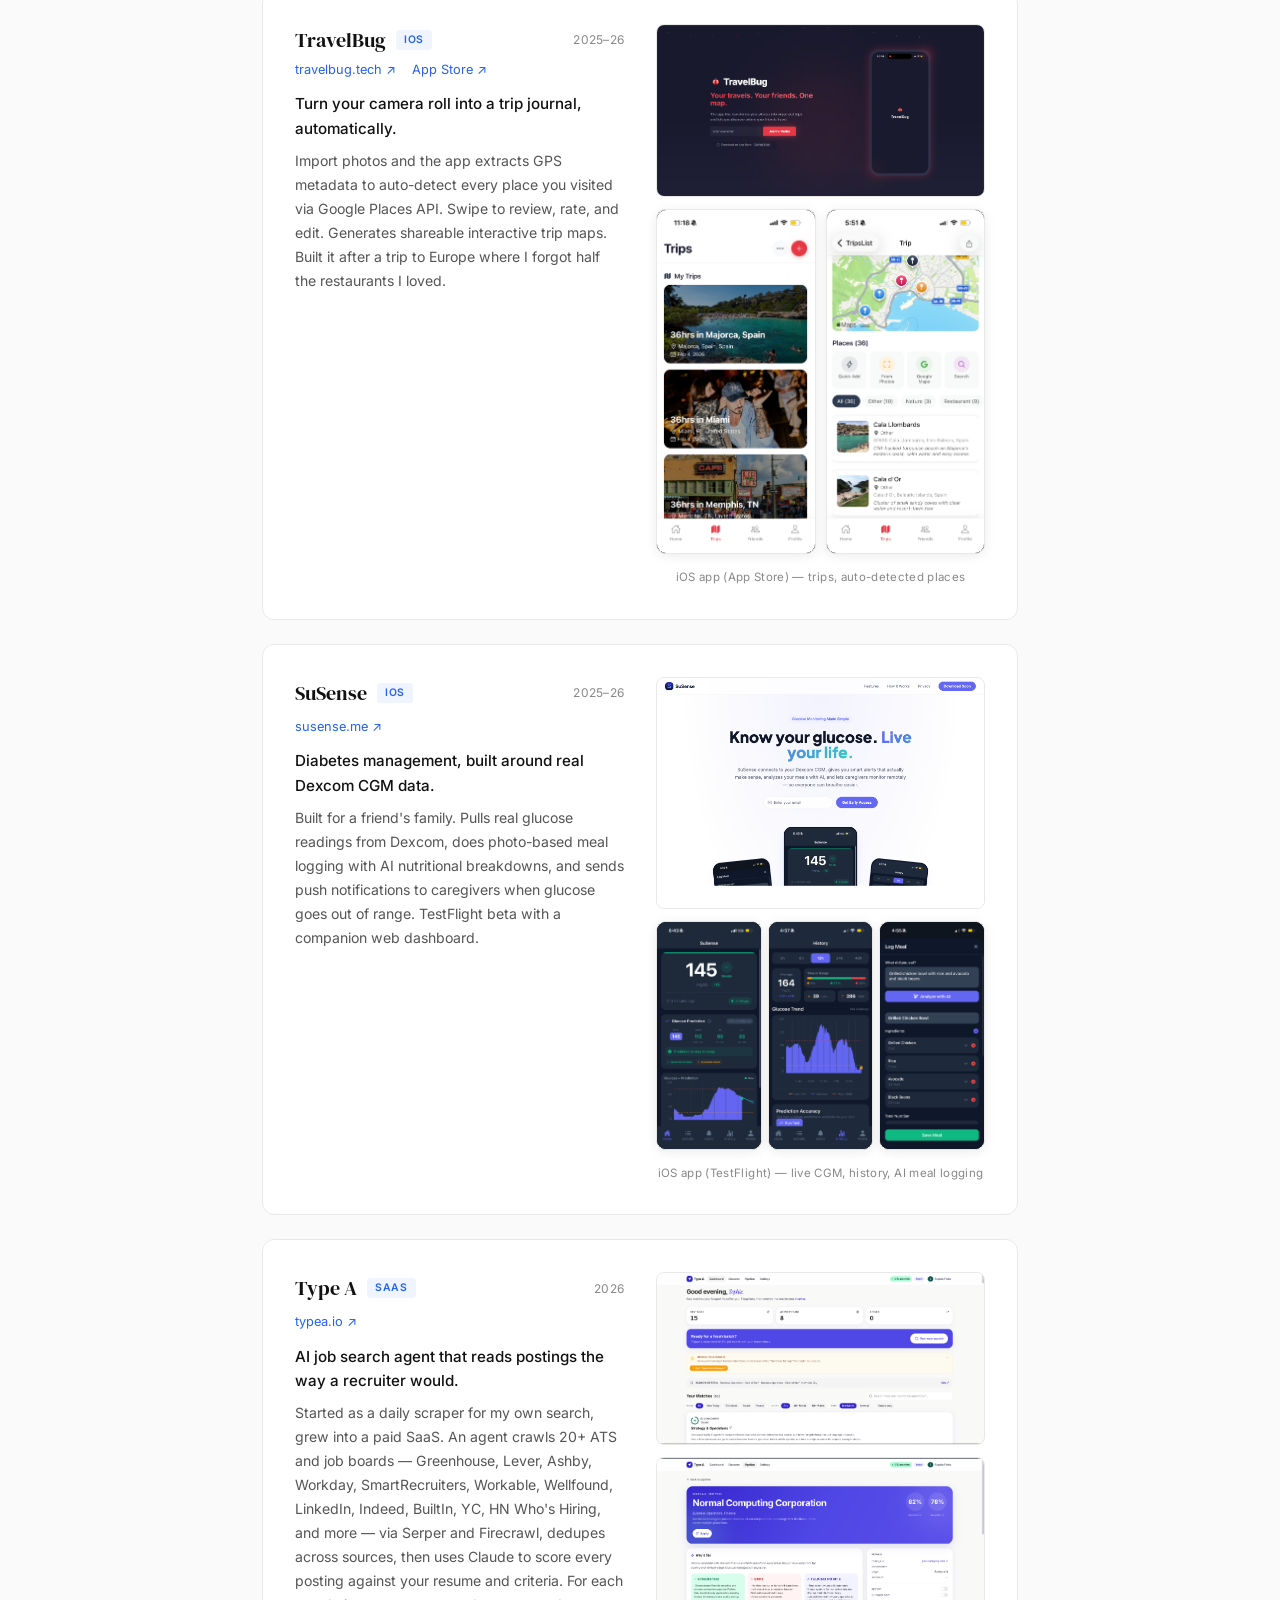
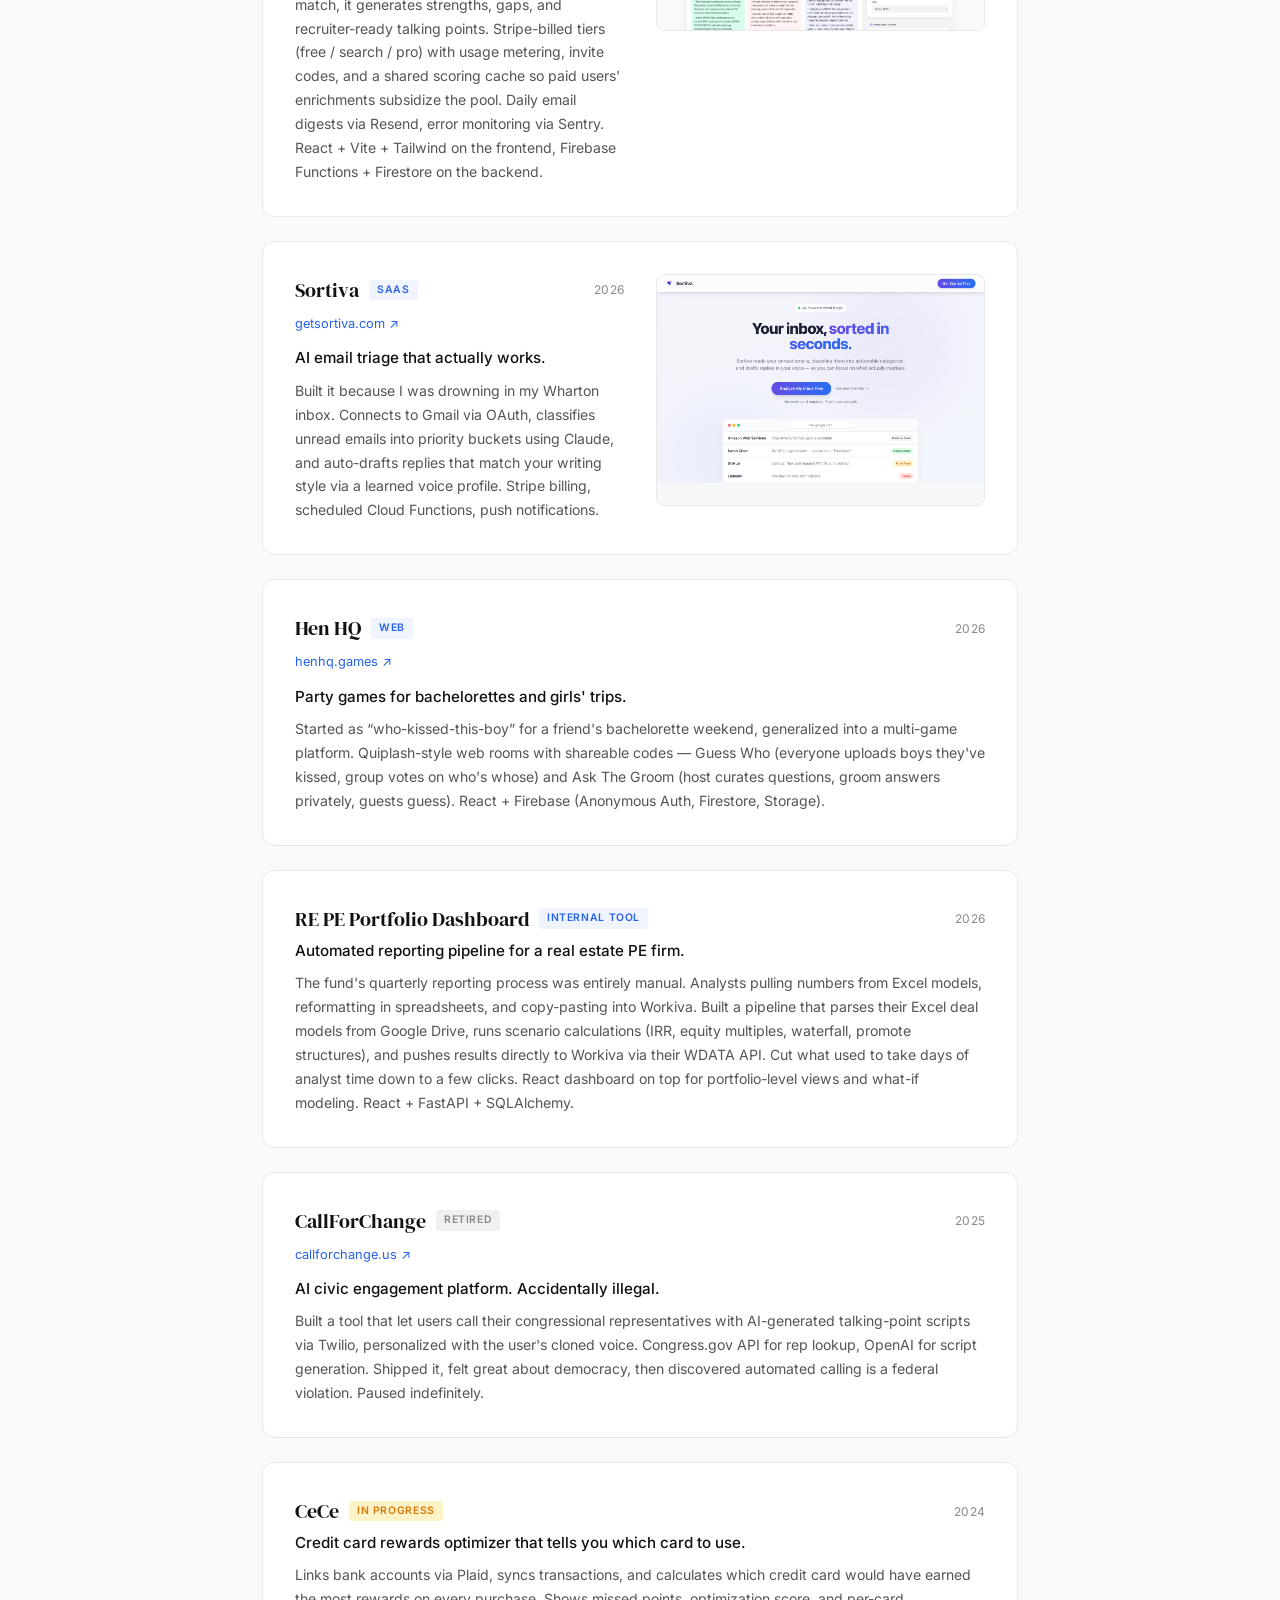
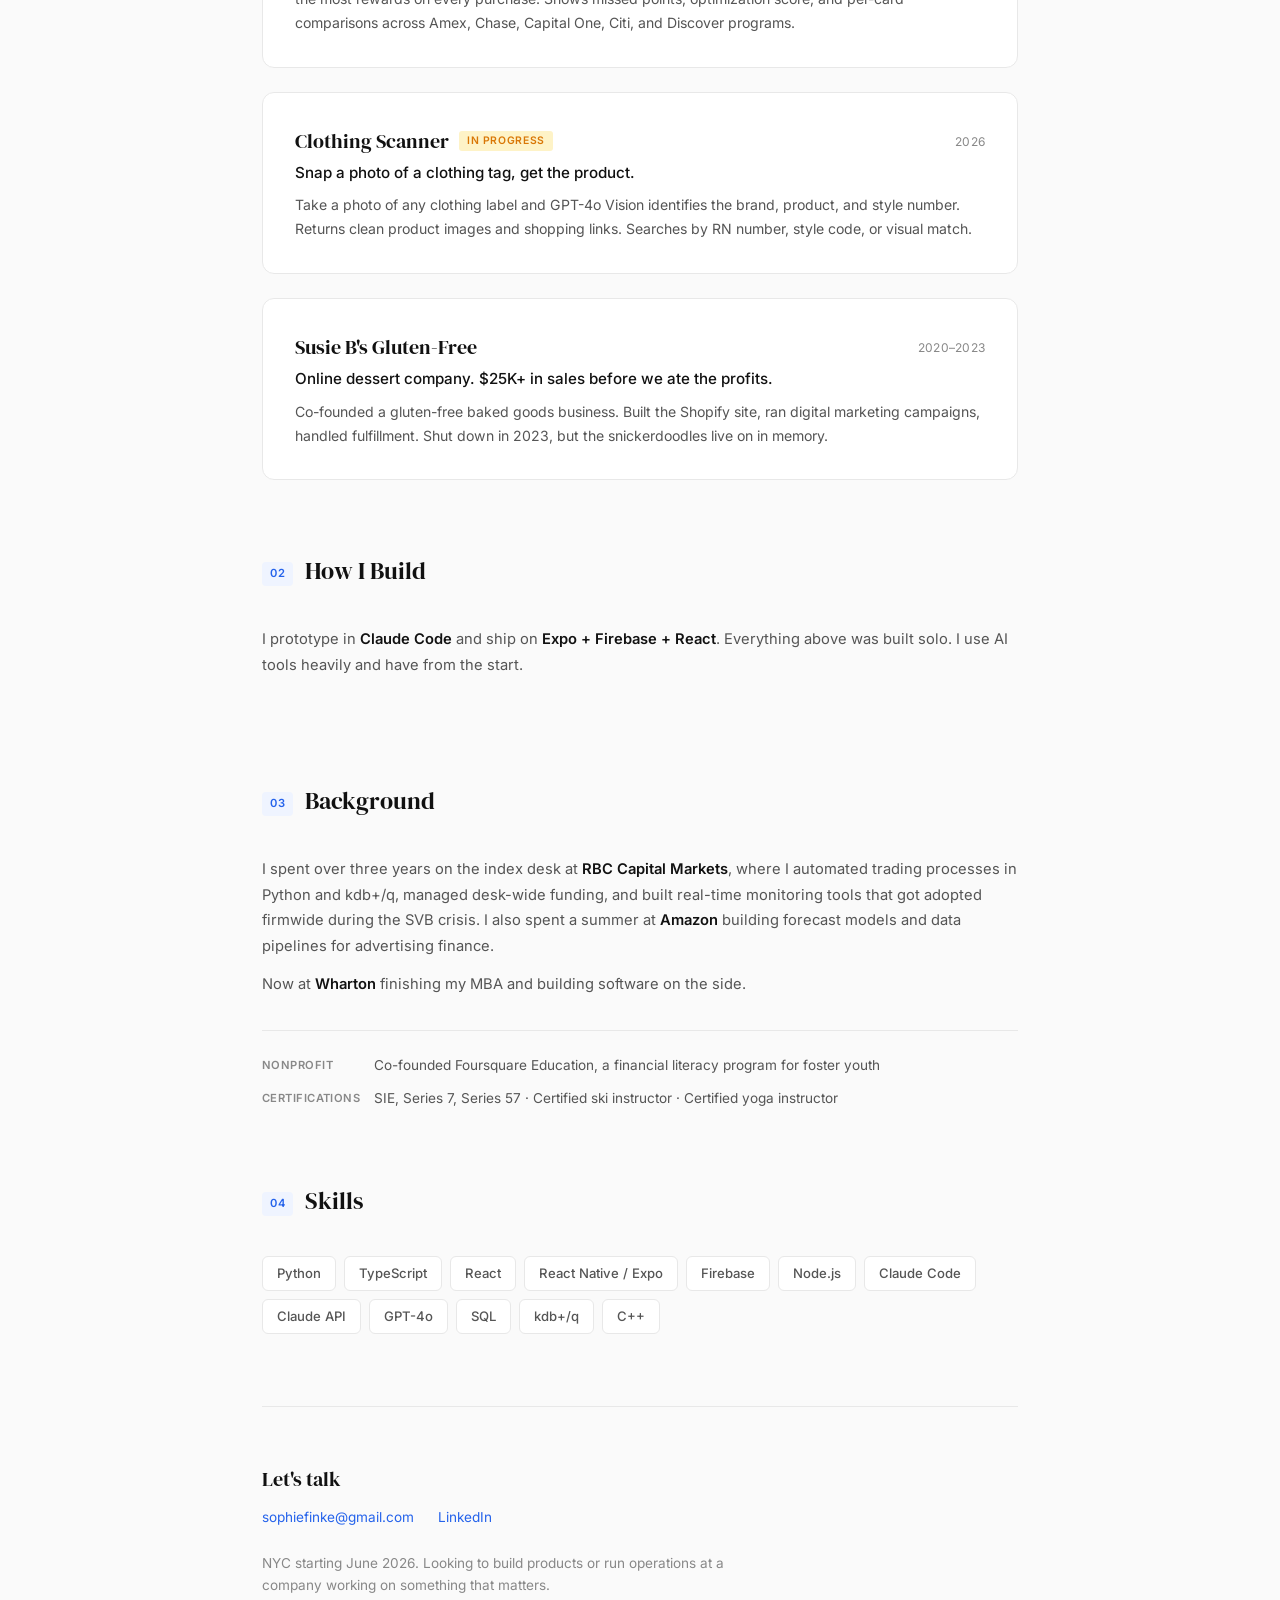
==== commit edb81bdf: "Add Hen HQ card (bachelorette party games platform, henhq.games) Co-Authored-By: Claude Opus 4.7 (1M" ====
--- a/index.html
+++ b/index.html
@@ -157,6 +157,19 @@
       <div class="project-card project-card-small" style="--delay: 5">
         <div class="project-text">
           <div class="project-header">
+            <h3>Hen HQ</h3>
+            <span class="project-tag">Web</span>
+            <span class="project-date">2026</span>
+          </div>
+          <a href="https://henhq.games" target="_blank" rel="noopener" class="project-url">henhq.games ↗</a>
+          <p class="project-oneliner">Party games for bachelorettes and girls' trips.</p>
+          <p class="project-desc">Started as &ldquo;who-kissed-this-boy&rdquo; for a friend's bachelorette weekend, generalized into a multi-game platform. Quiplash-style web rooms with shareable codes &mdash; Guess Who (everyone uploads boys they've kissed, group votes on who's whose) and Ask The Groom (host curates questions, groom answers privately, guests guess). React + Firebase (Anonymous Auth, Firestore, Storage).</p>
+        </div>
+      </div>
+
+      <div class="project-card project-card-small" style="--delay: 6">
+        <div class="project-text">
+          <div class="project-header">
             <h3>RE PE Portfolio Dashboard</h3>
             <span class="project-tag">Internal Tool</span>
             <span class="project-date">2026</span>
@@ -166,7 +179,7 @@
         </div>
       </div>
 
-      <div class="project-card project-card-small" style="--delay: 6">
+      <div class="project-card project-card-small" style="--delay: 7">
         <div class="project-text">
           <div class="project-header">
             <h3>CallForChange</h3>
@@ -179,7 +192,7 @@
         </div>
       </div>
 
-      <div class="project-card project-card-small" style="--delay: 7">
+      <div class="project-card project-card-small" style="--delay: 8">
         <div class="project-text">
           <div class="project-header">
             <h3>CeCe</h3>
@@ -191,7 +204,7 @@
         </div>
       </div>
 
-      <div class="project-card project-card-small" style="--delay: 8">
+      <div class="project-card project-card-small" style="--delay: 9">
         <div class="project-text">
           <div class="project-header">
             <h3>Clothing Scanner</h3>
@@ -203,7 +216,7 @@
         </div>
       </div>
 
-      <div class="project-card project-card-small" style="--delay: 9">
+      <div class="project-card project-card-small" style="--delay: 10">
         <div class="project-text">
           <div class="project-header">
             <h3>Susie B's Gluten-Free</h3>
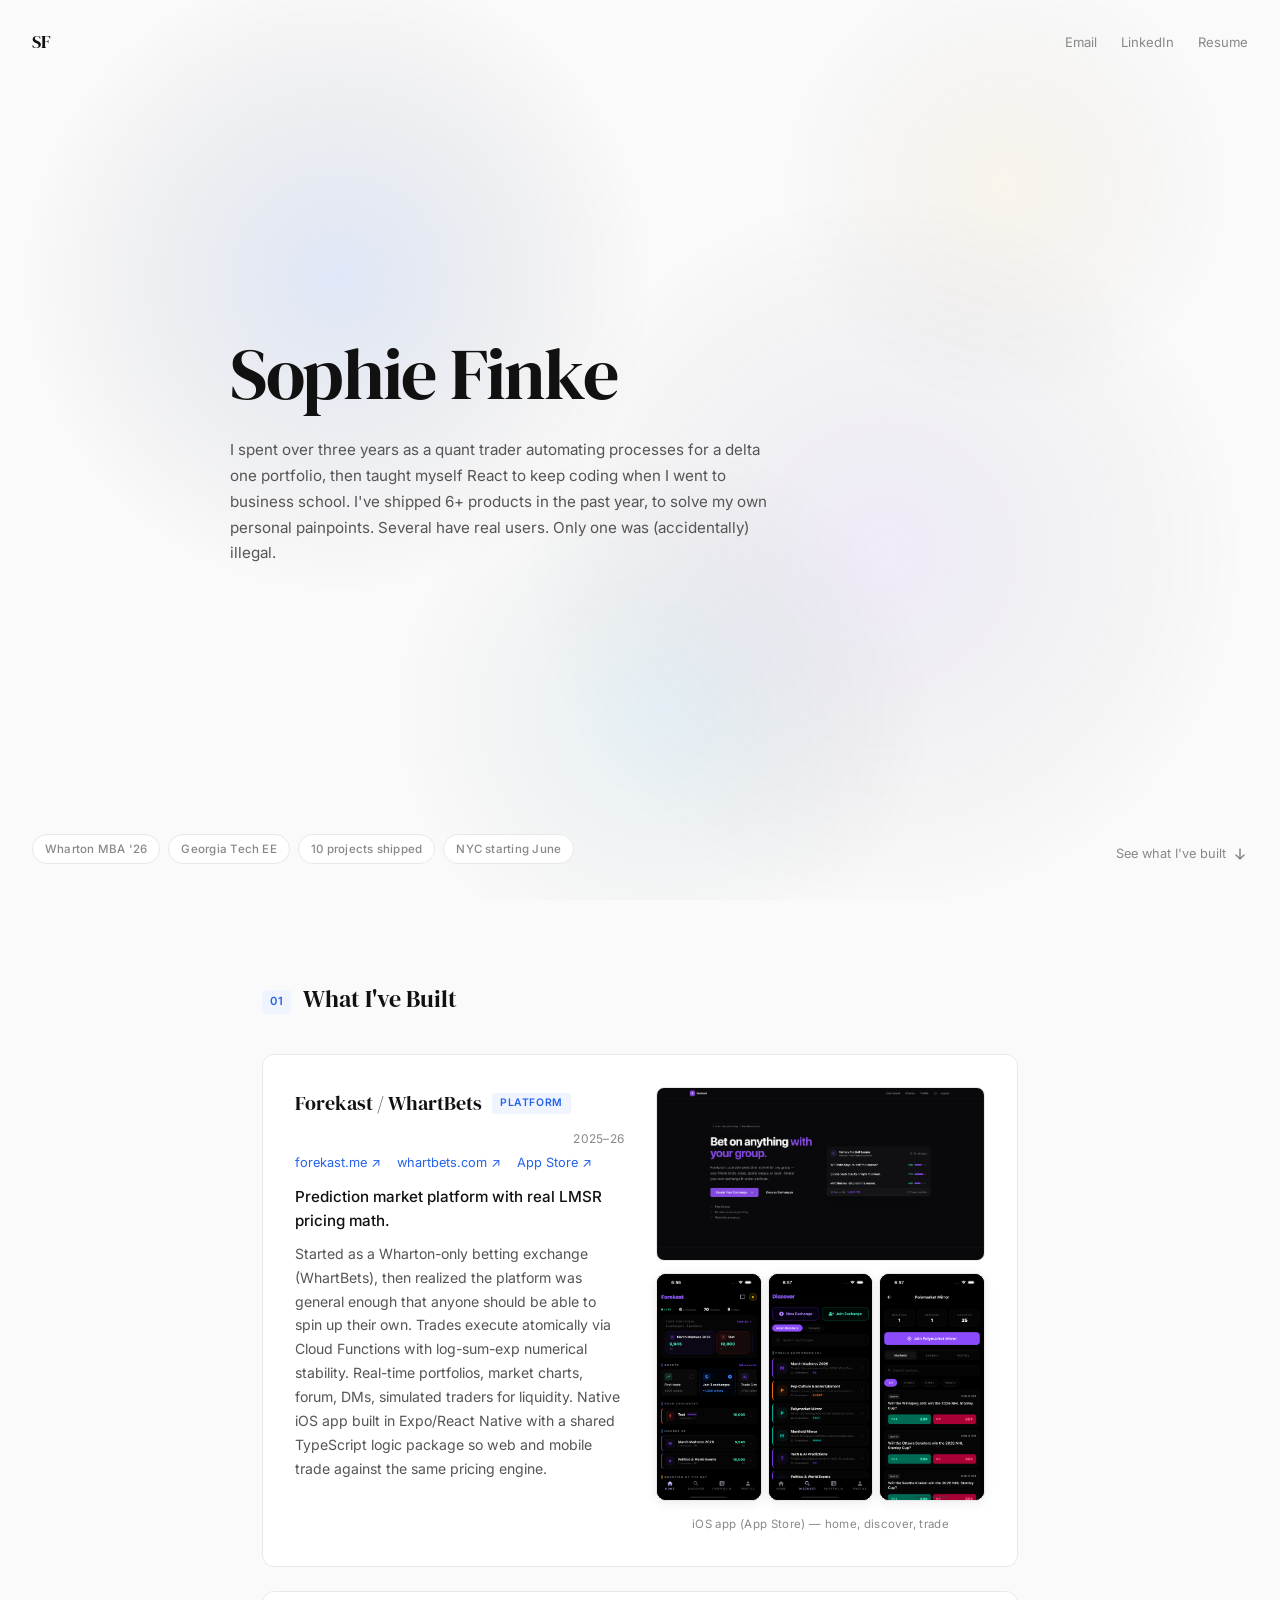
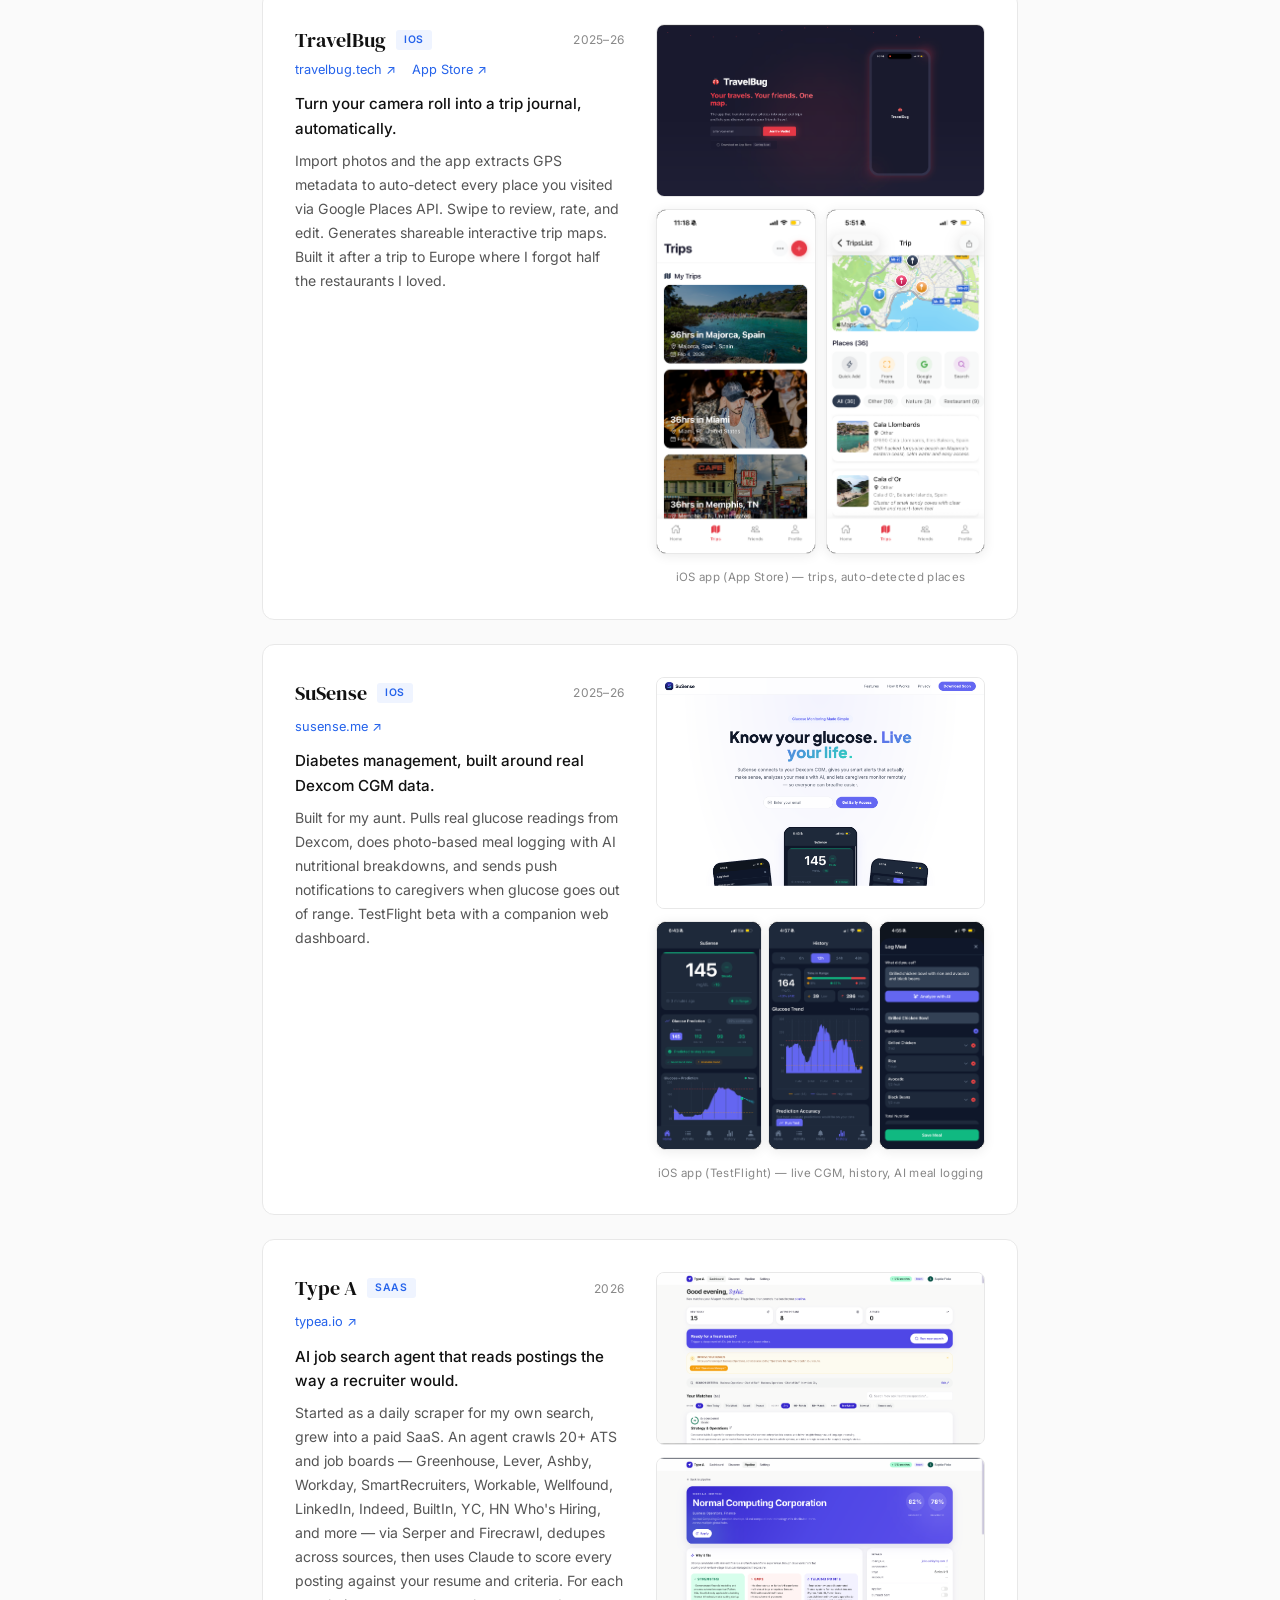
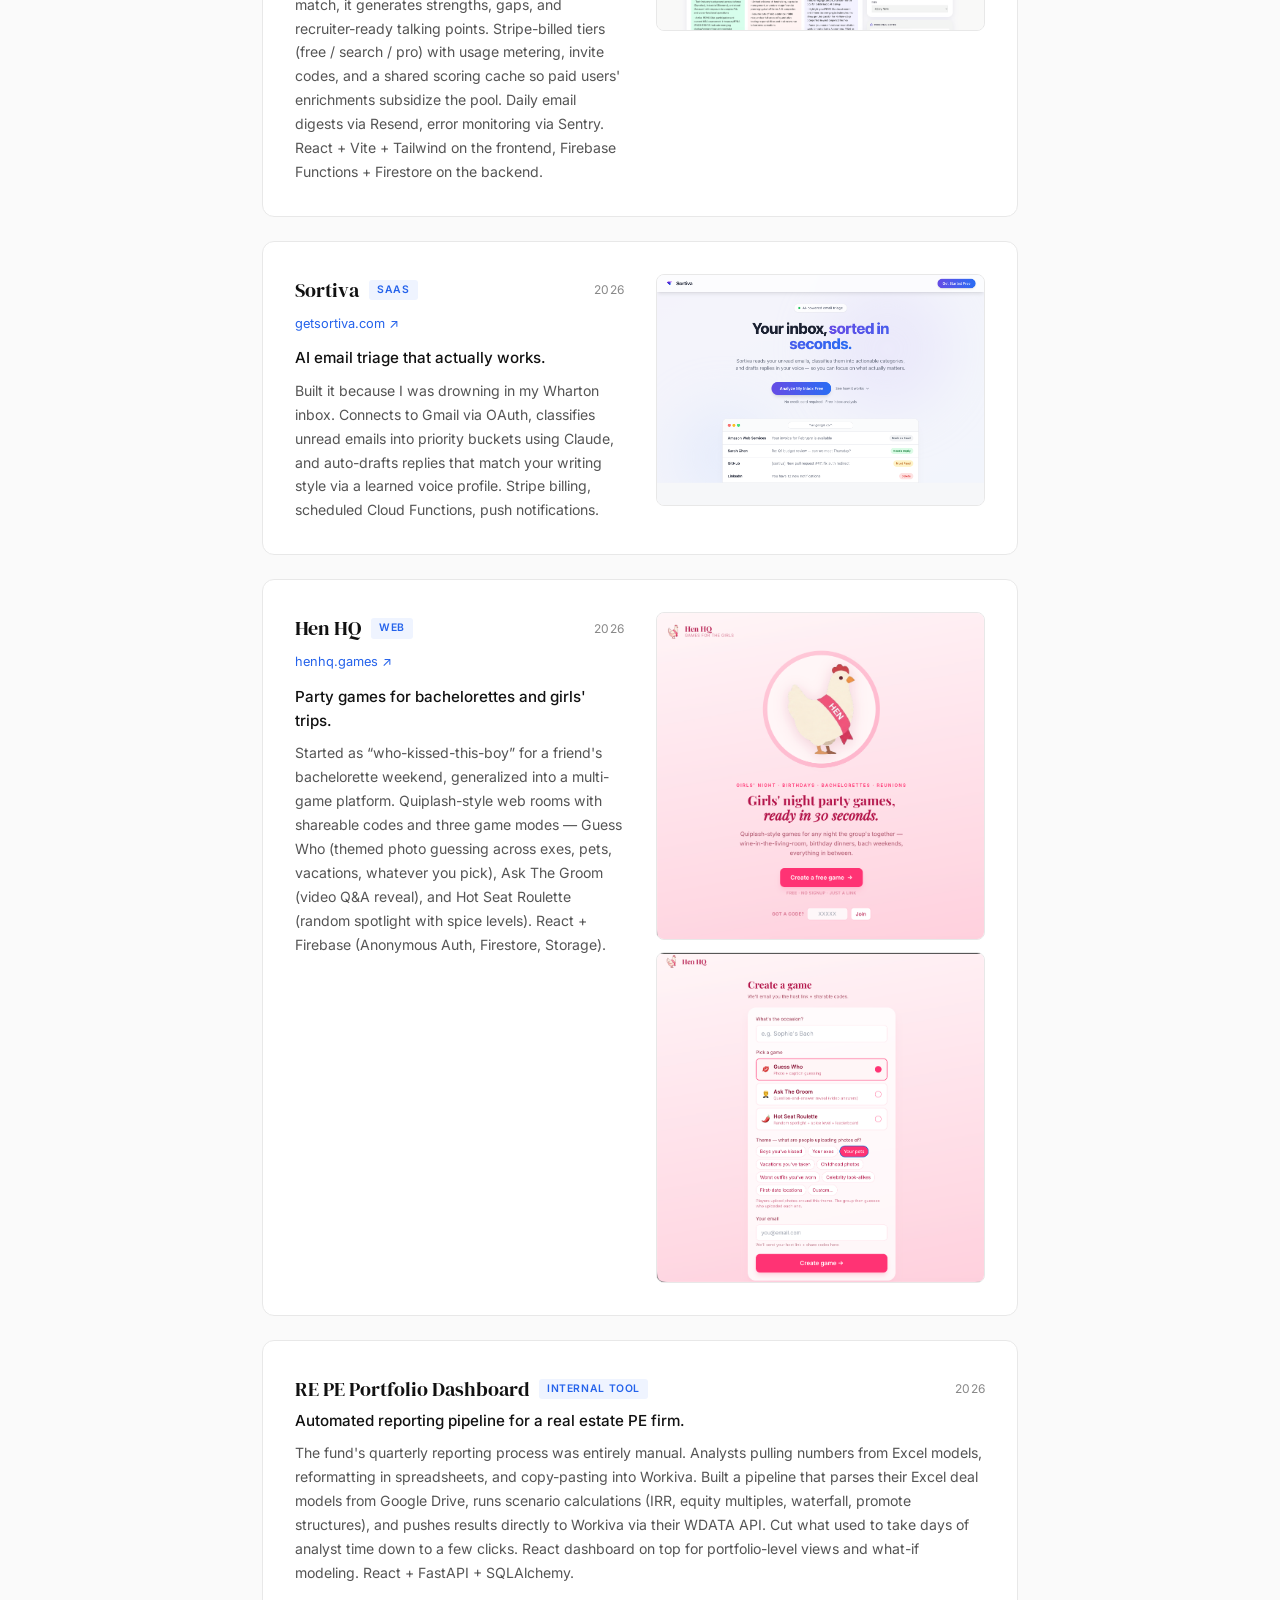
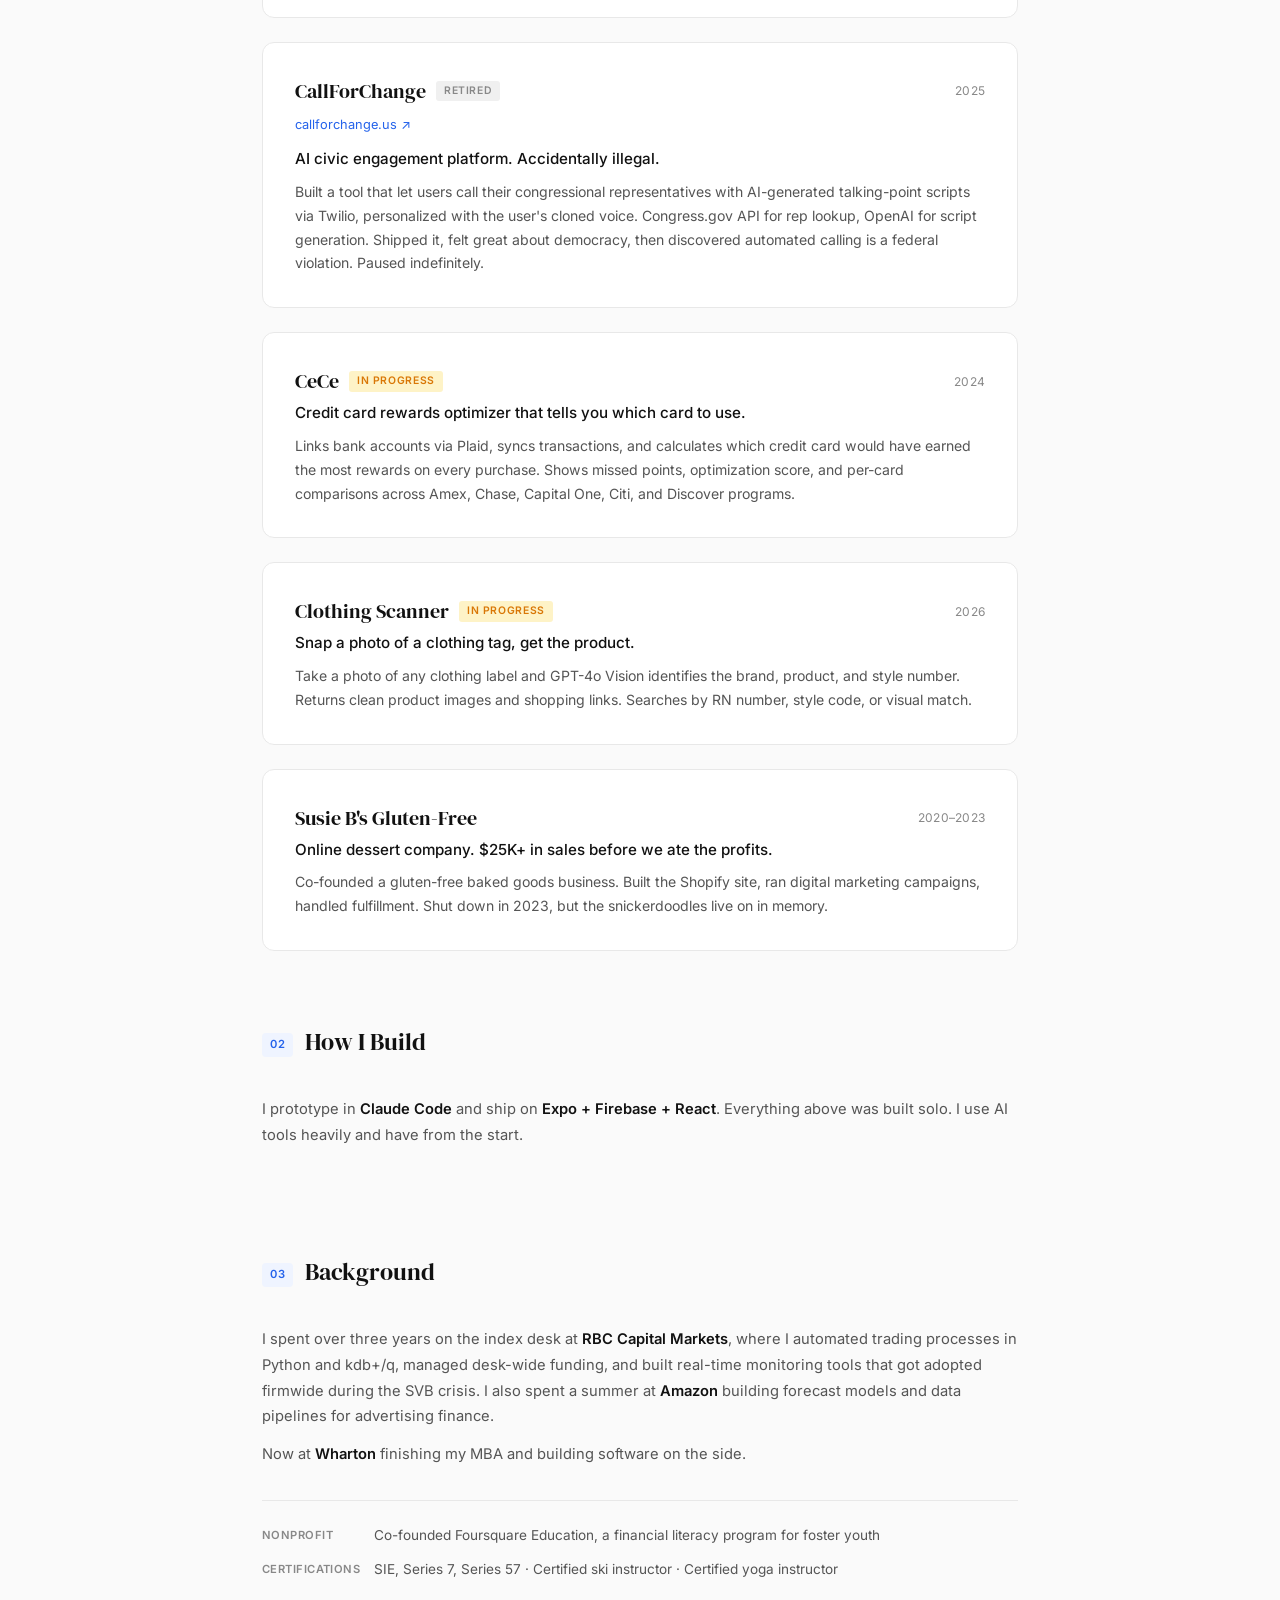
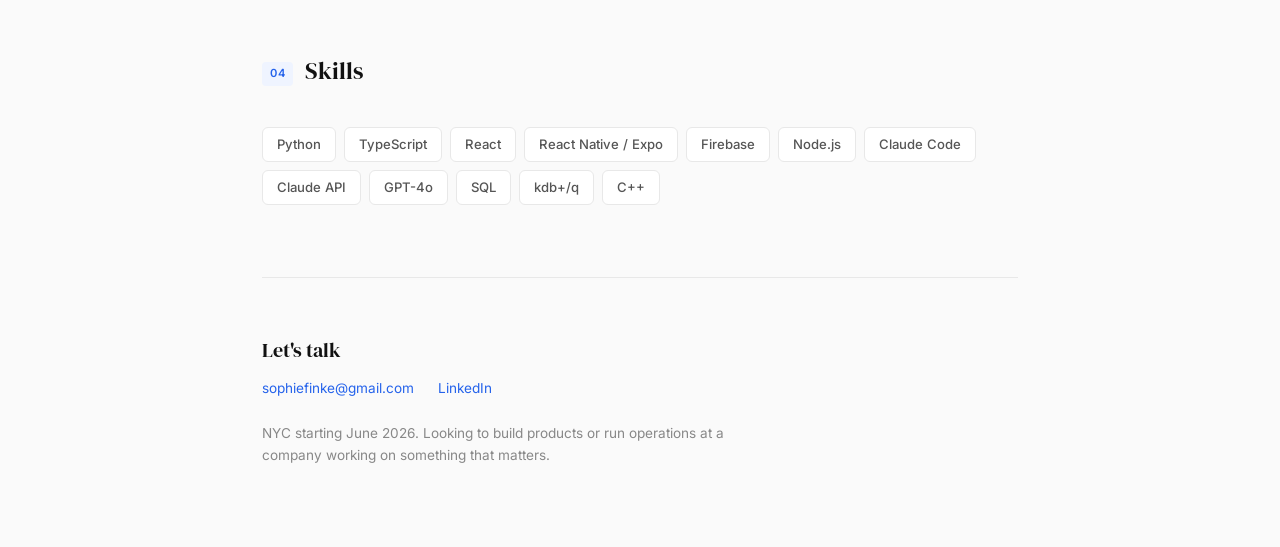
==== commit 0aa8c61d: "Add Hen HQ screenshots, upgrade to full card with both images Co-Authored-By: Claude Opus 4.7 (1M co" ====
--- a/index.html
+++ b/index.html
@@ -108,7 +108,7 @@
           </div>
           <a href="https://susense.me" target="_blank" rel="noopener" class="project-url">susense.me ↗</a>
           <p class="project-oneliner">Diabetes management, built around real Dexcom CGM data.</p>
-          <p class="project-desc">Built for a friend's family. Pulls real glucose readings from Dexcom, does photo-based meal logging with AI nutritional breakdowns, and sends push notifications to caregivers when glucose goes out of range. TestFlight beta with a companion web dashboard.</p>
+          <p class="project-desc">Built for my aunt. Pulls real glucose readings from Dexcom, does photo-based meal logging with AI nutritional breakdowns, and sends push notifications to caregivers when glucose goes out of range. TestFlight beta with a companion web dashboard.</p>
         </div>
         <div class="project-visual">
           <img src="images/susense-screenshot.png" alt="SuSense landing page" loading="lazy">
@@ -154,7 +154,7 @@
         </div>
       </div>
 
-      <div class="project-card project-card-small" style="--delay: 5">
+      <div class="project-card" style="--delay: 5">
         <div class="project-text">
           <div class="project-header">
             <h3>Hen HQ</h3>
@@ -163,7 +163,11 @@
           </div>
           <a href="https://henhq.games" target="_blank" rel="noopener" class="project-url">henhq.games ↗</a>
           <p class="project-oneliner">Party games for bachelorettes and girls' trips.</p>
-          <p class="project-desc">Started as &ldquo;who-kissed-this-boy&rdquo; for a friend's bachelorette weekend, generalized into a multi-game platform. Quiplash-style web rooms with shareable codes &mdash; Guess Who (everyone uploads boys they've kissed, group votes on who's whose) and Ask The Groom (host curates questions, groom answers privately, guests guess). React + Firebase (Anonymous Auth, Firestore, Storage).</p>
+          <p class="project-desc">Started as &ldquo;who-kissed-this-boy&rdquo; for a friend's bachelorette weekend, generalized into a multi-game platform. Quiplash-style web rooms with shareable codes and three game modes &mdash; Guess Who (themed photo guessing across exes, pets, vacations, whatever you pick), Ask The Groom (video Q&amp;A reveal), and Hot Seat Roulette (random spotlight with spice levels). React + Firebase (Anonymous Auth, Firestore, Storage).</p>
+        </div>
+        <div class="project-visual">
+          <img src="images/henhq-screenshot.png" alt="Hen HQ landing page" loading="lazy">
+          <img src="images/henhq-create.png" alt="Hen HQ create-game flow with game and theme picker" loading="lazy">
         </div>
       </div>
 
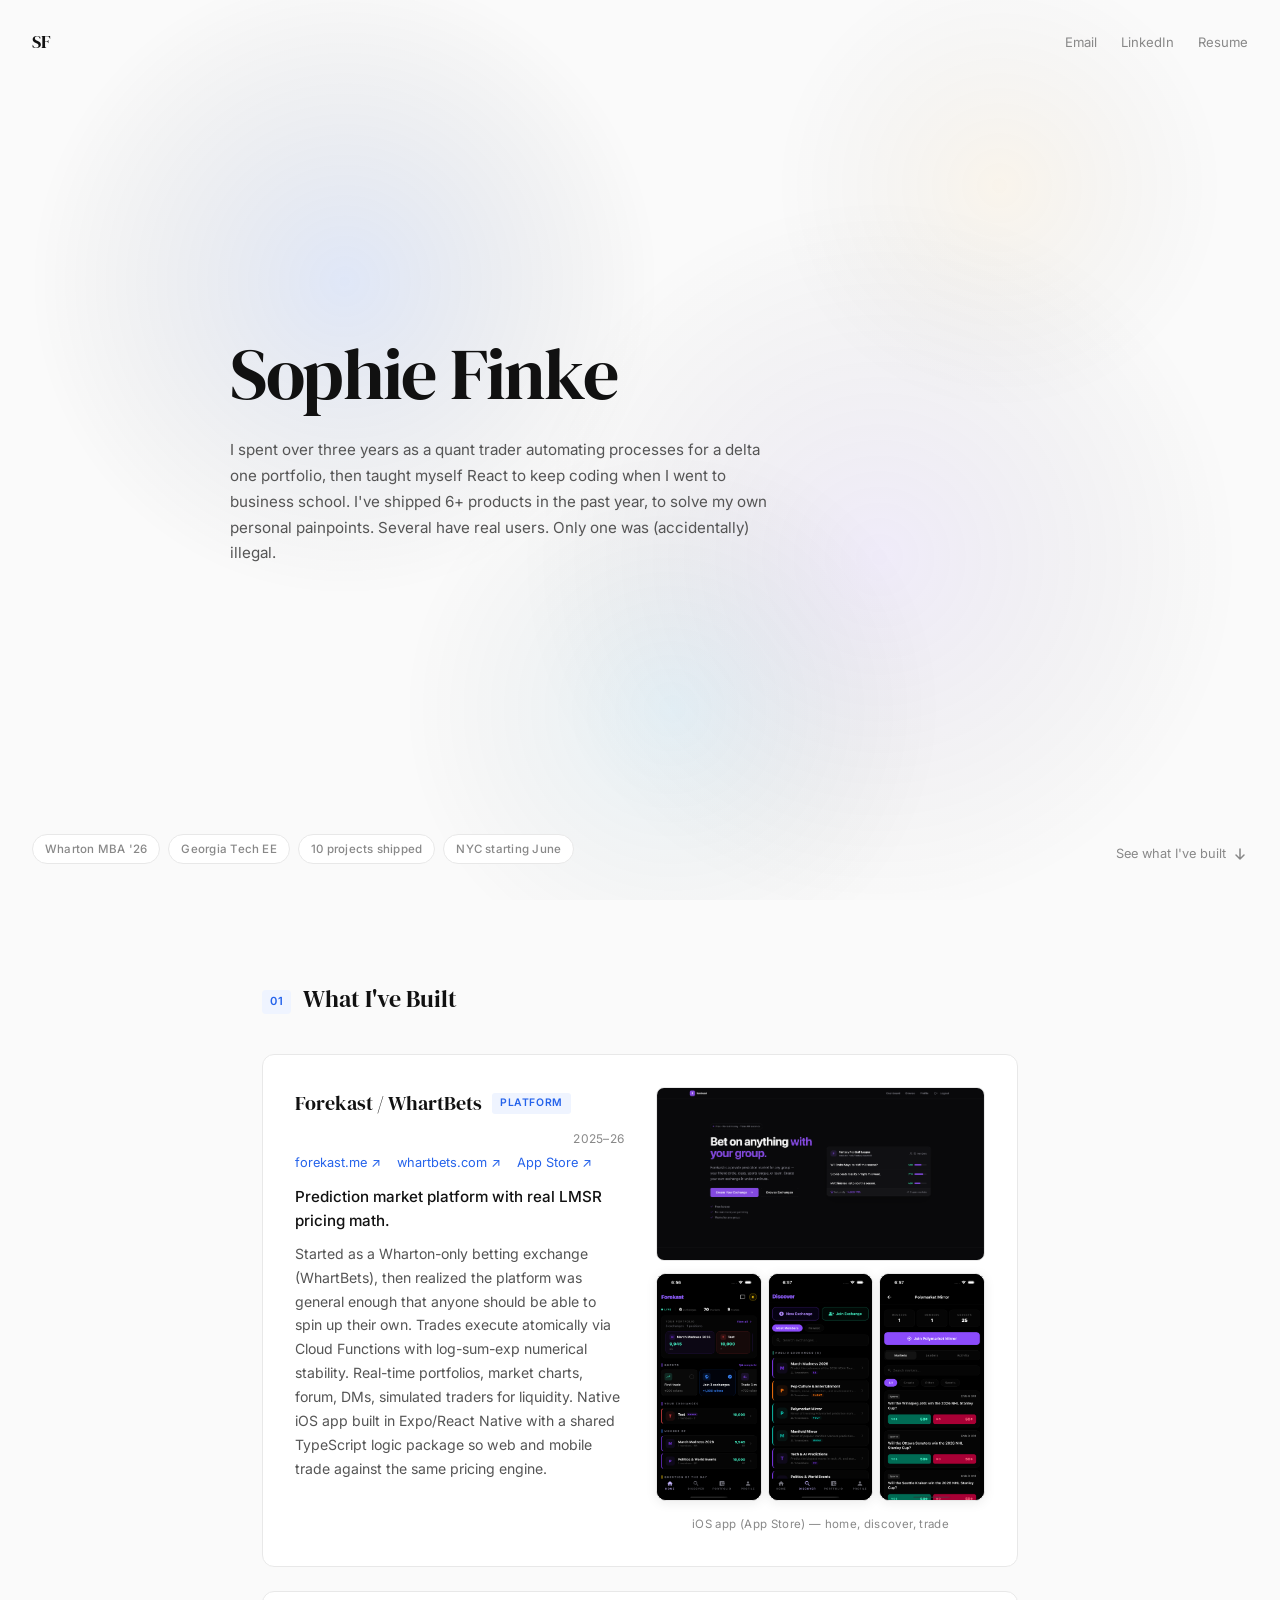
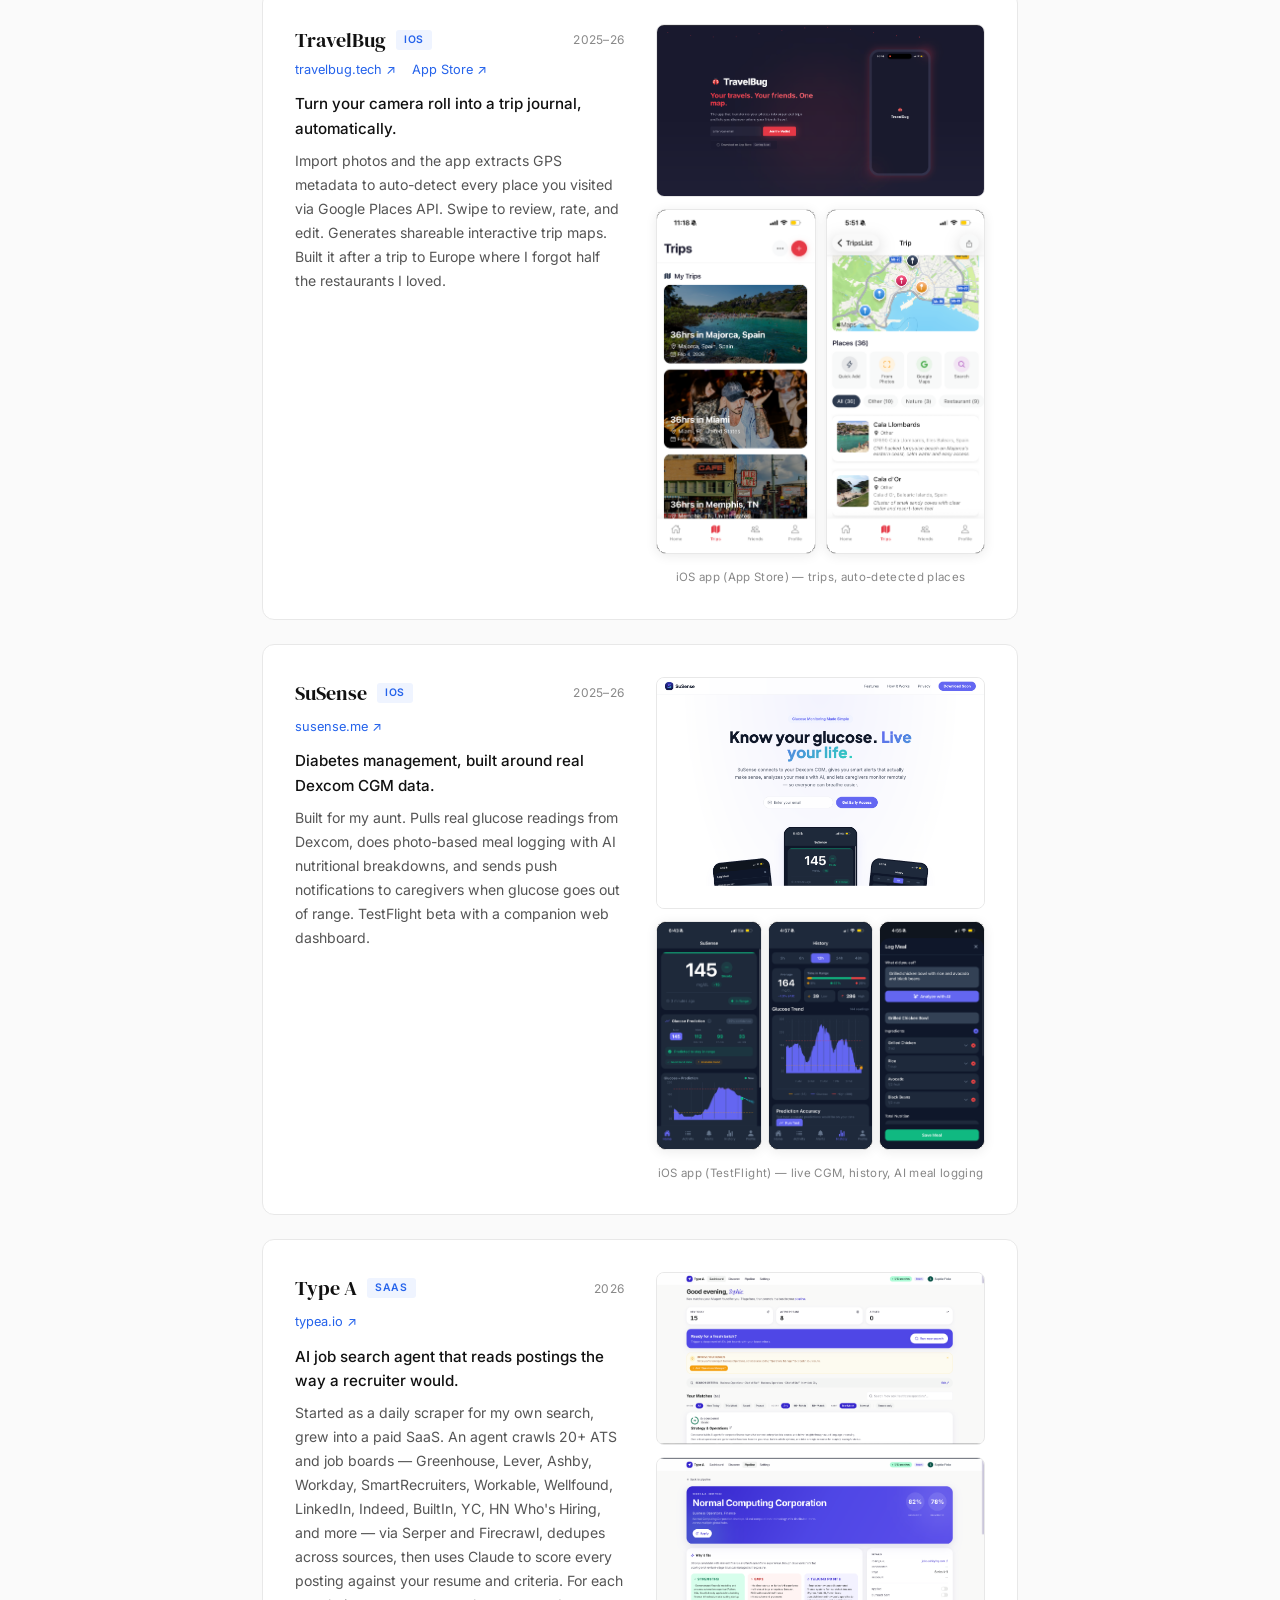
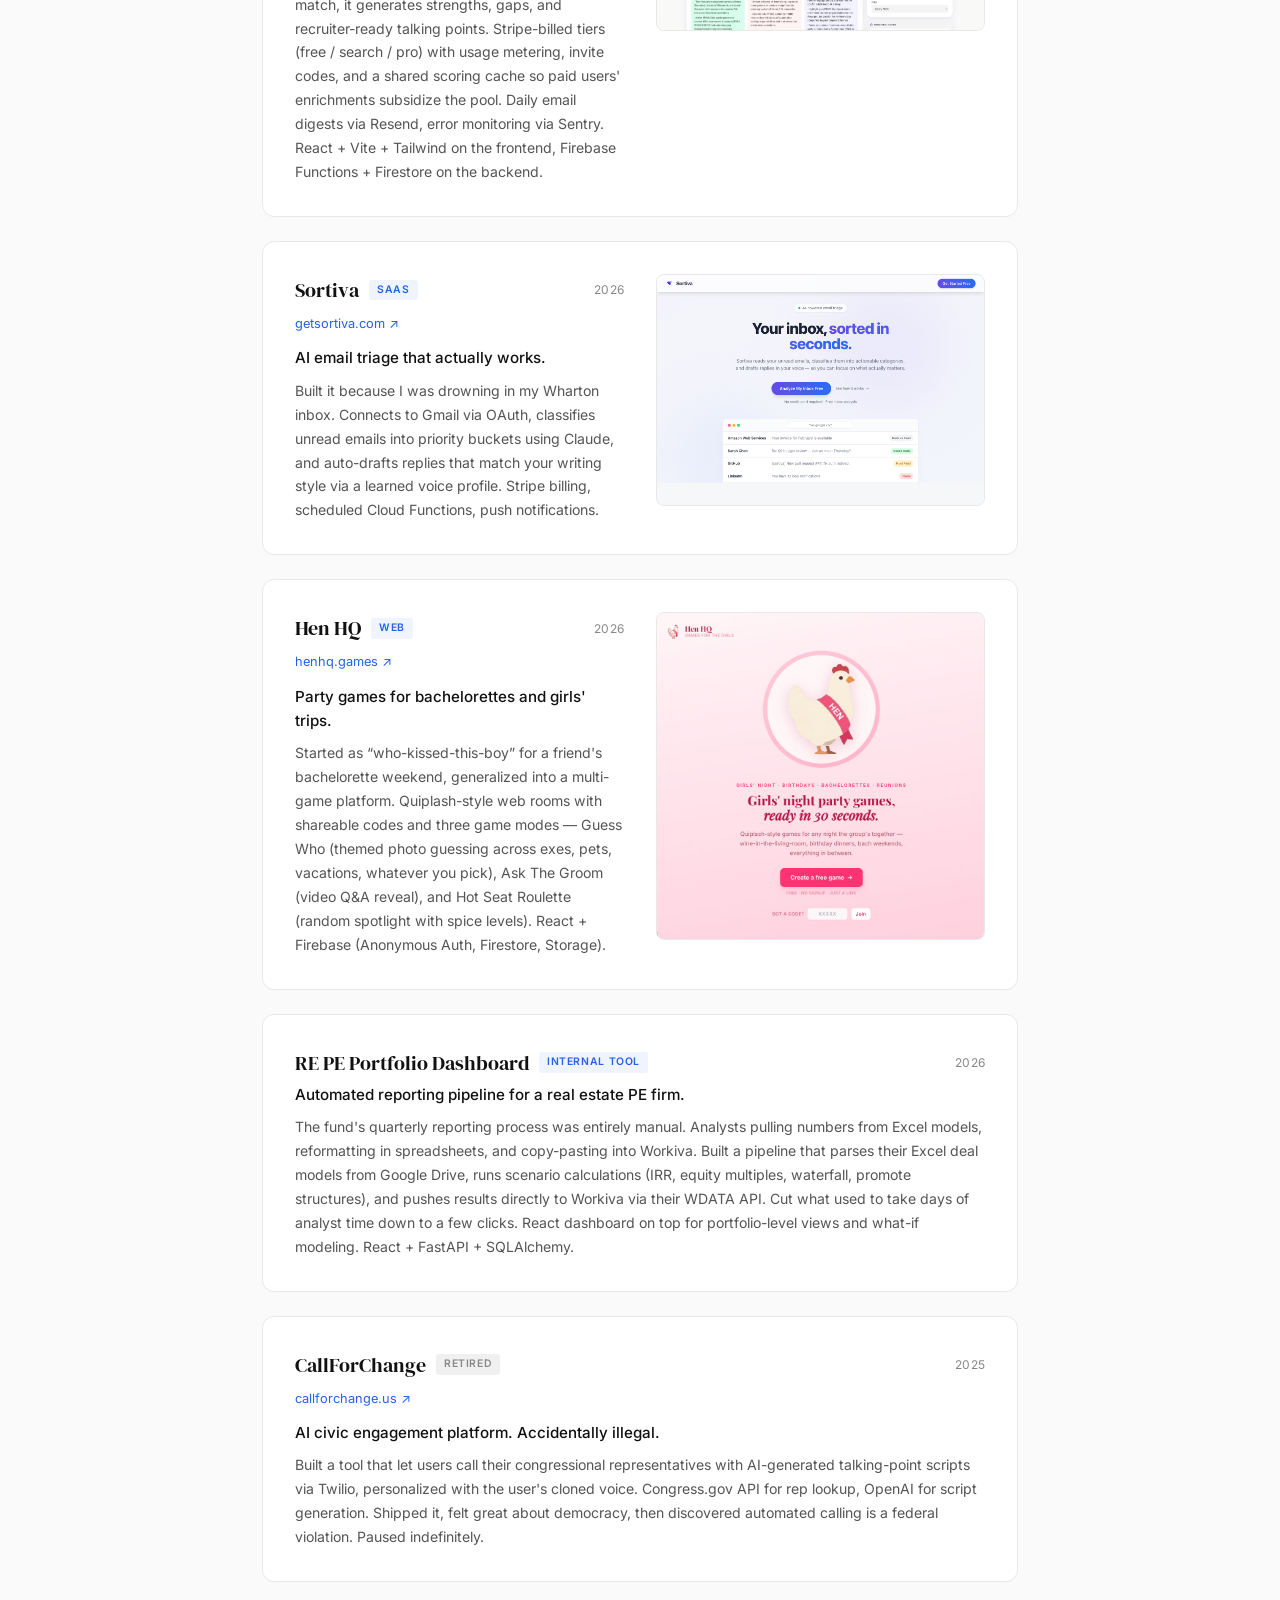
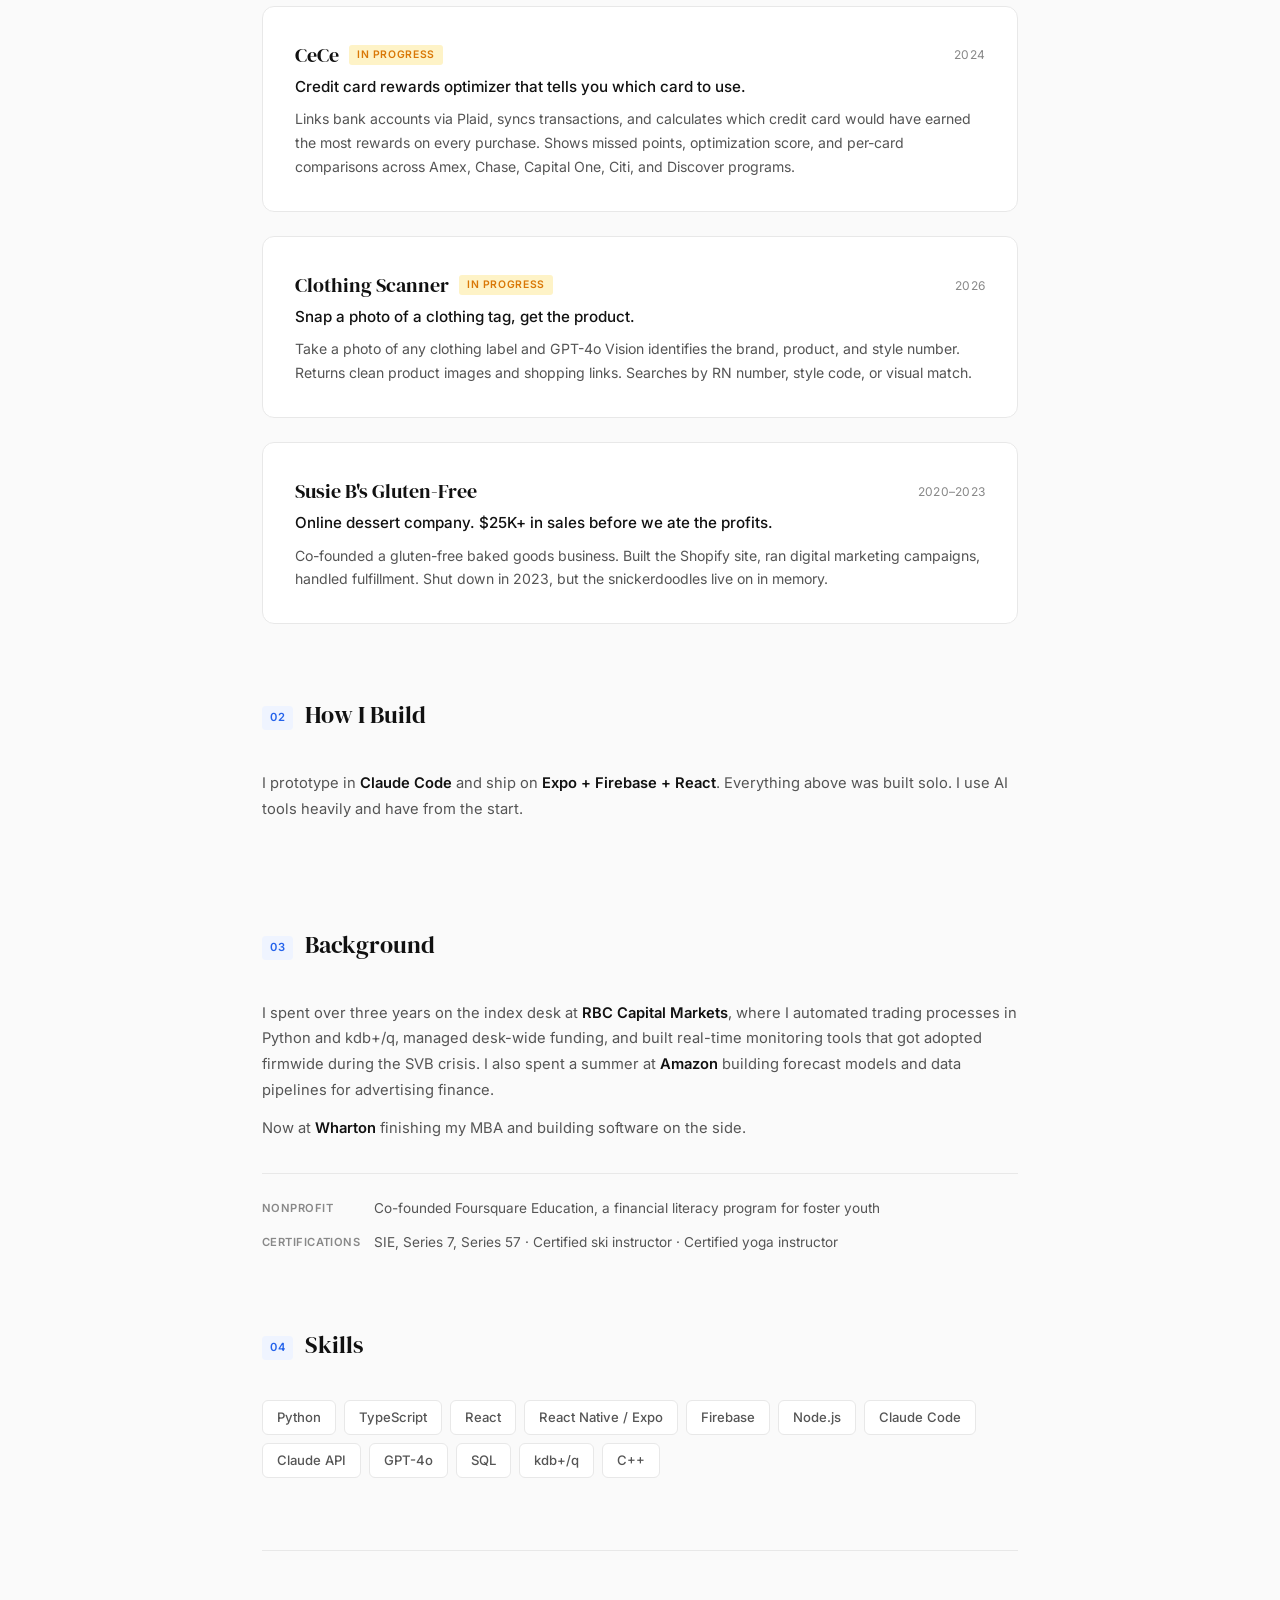
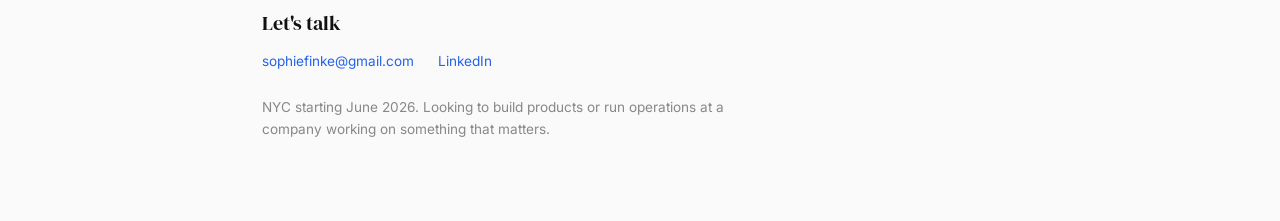
==== commit 506b163b: "Drop second Hen HQ screenshot, keep just landing hero Co-Authored-By: Claude Opus 4.7 (1M context) <" ====
--- a/index.html
+++ b/index.html
@@ -167,7 +167,6 @@
         </div>
         <div class="project-visual">
           <img src="images/henhq-screenshot.png" alt="Hen HQ landing page" loading="lazy">
-          <img src="images/henhq-create.png" alt="Hen HQ create-game flow with game and theme picker" loading="lazy">
         </div>
       </div>
 
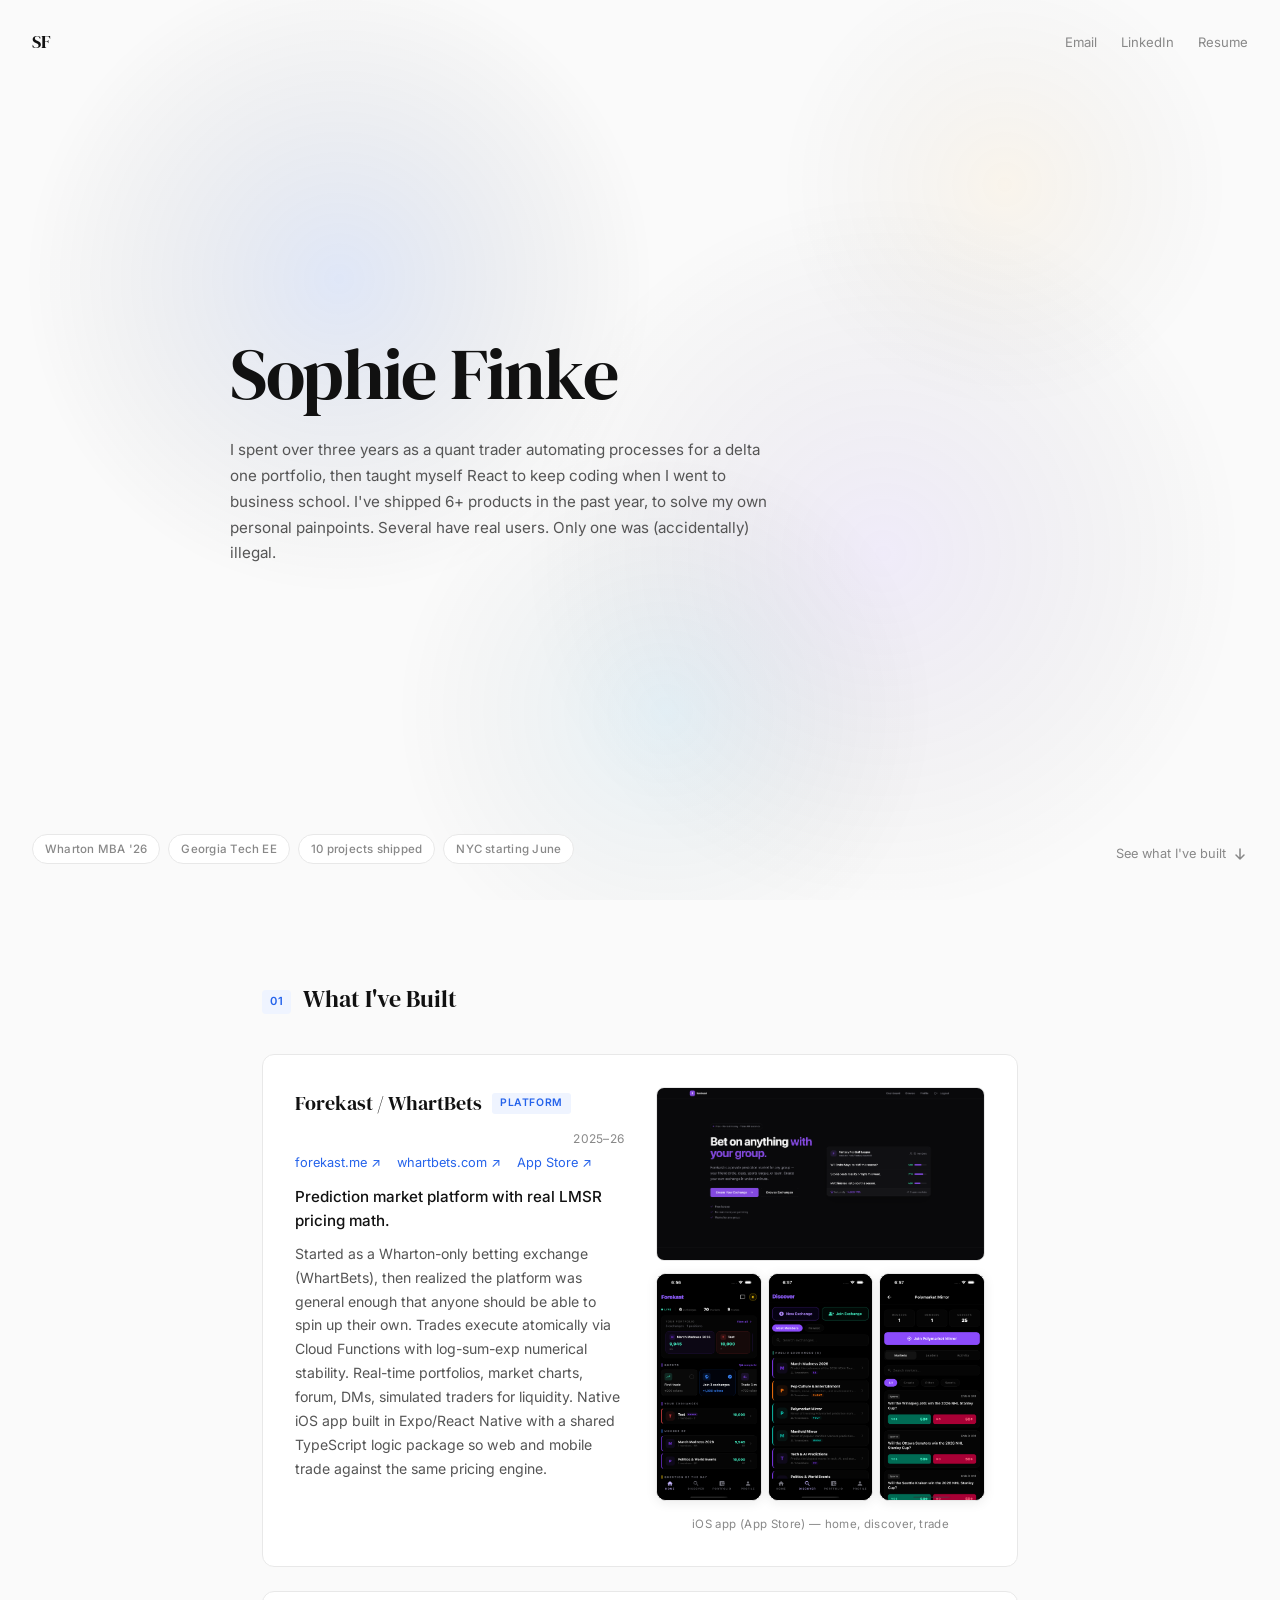
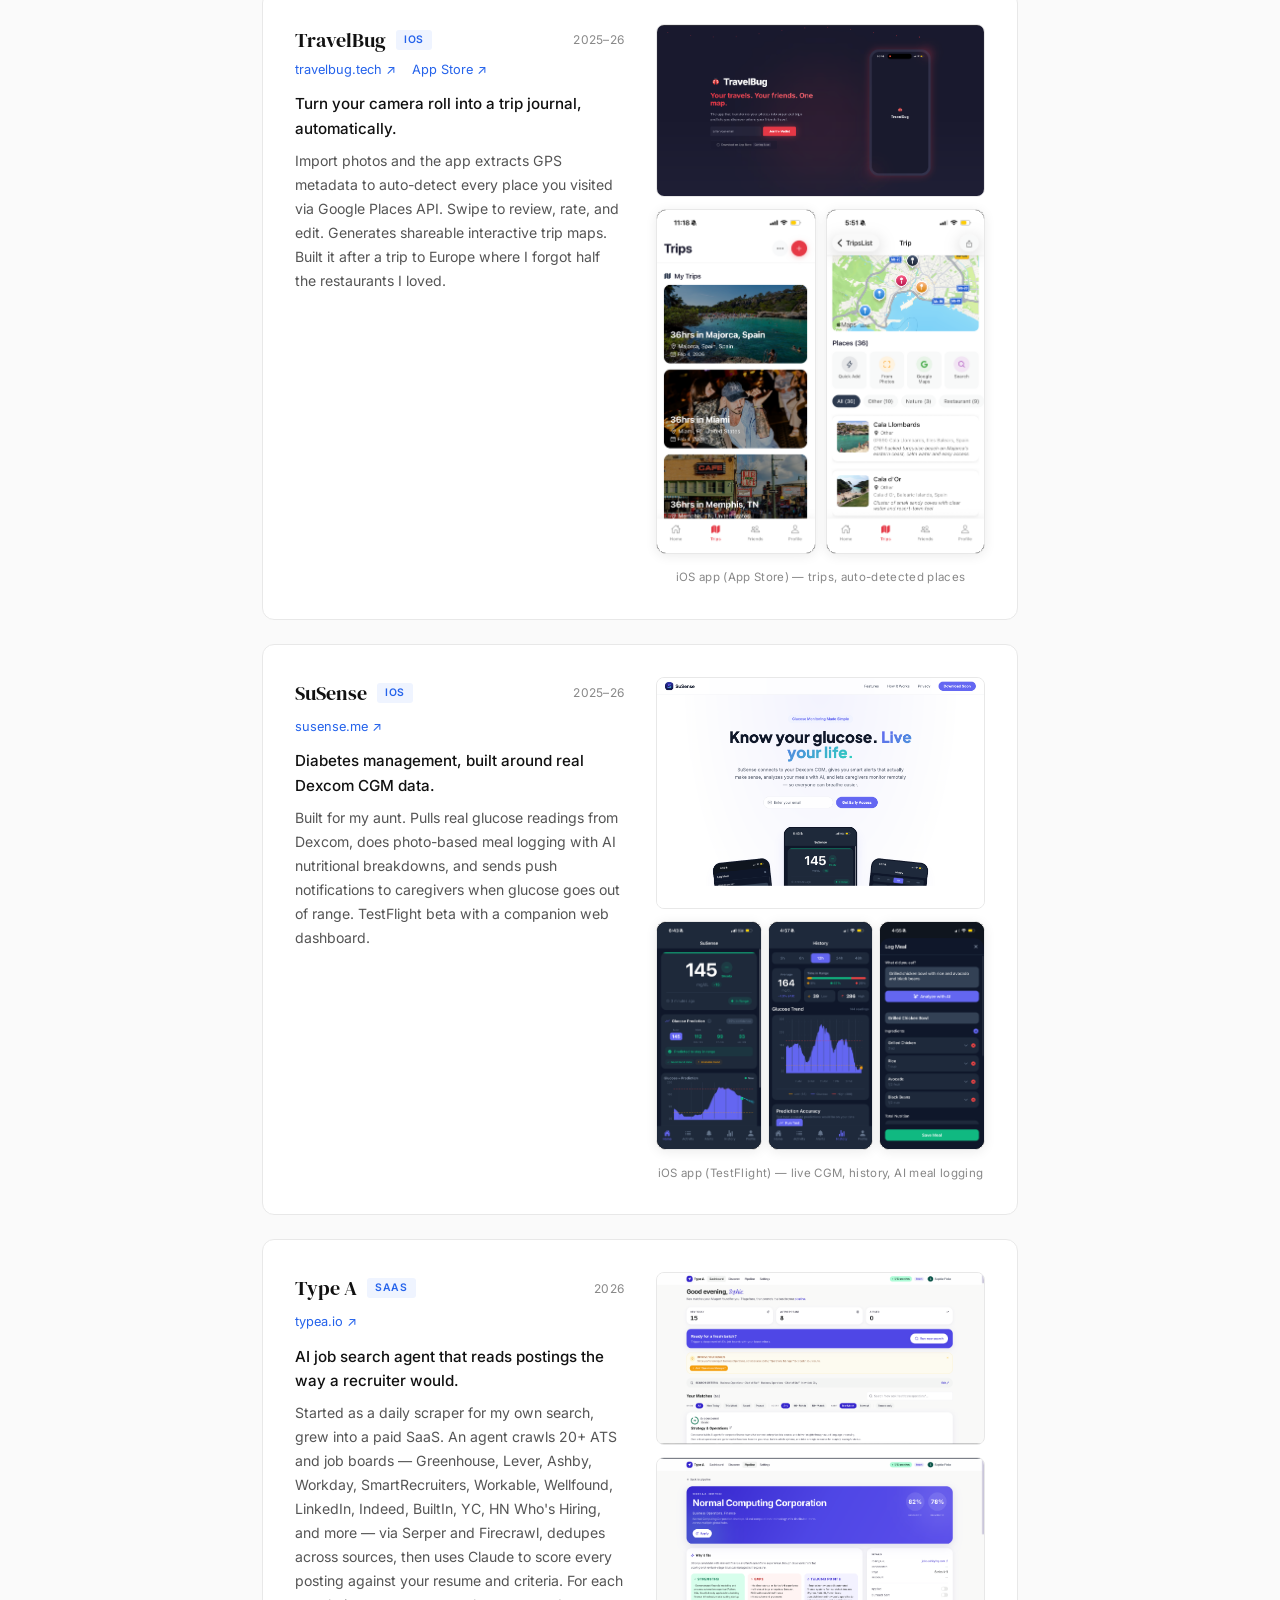
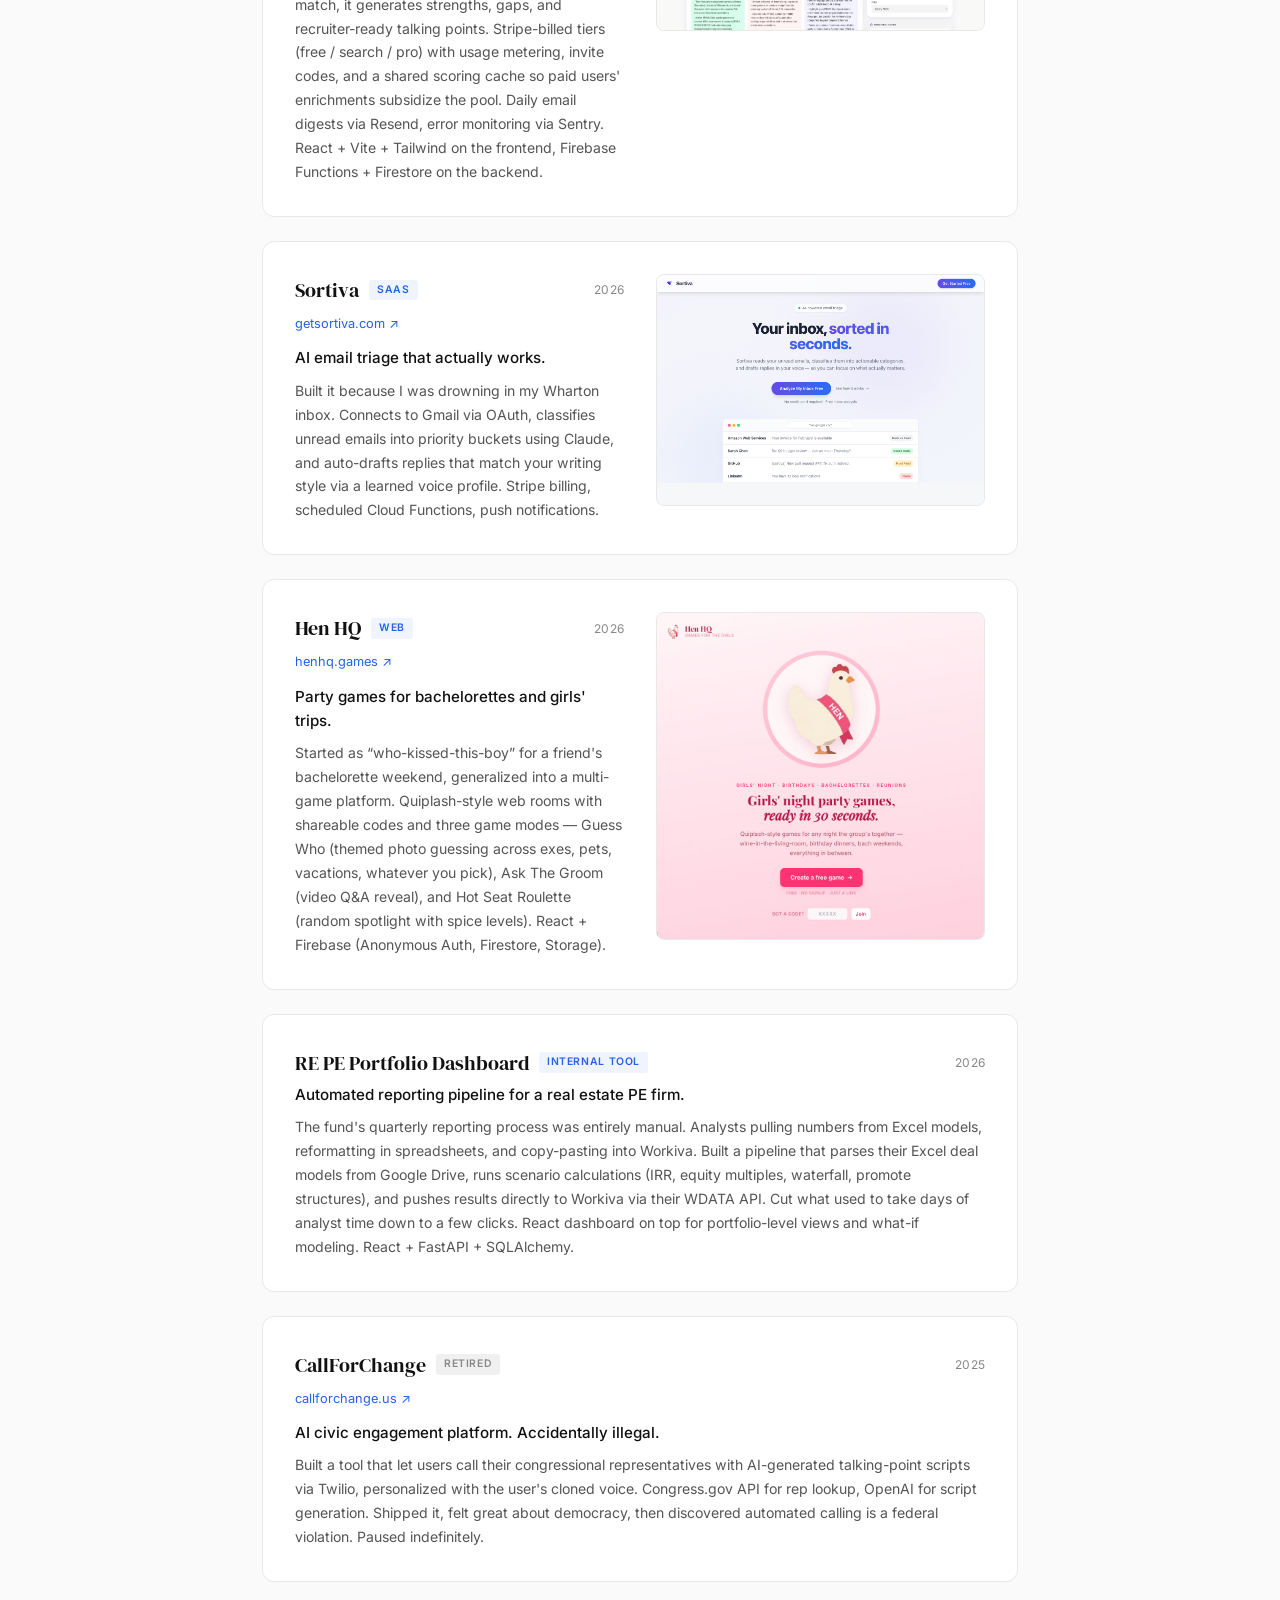
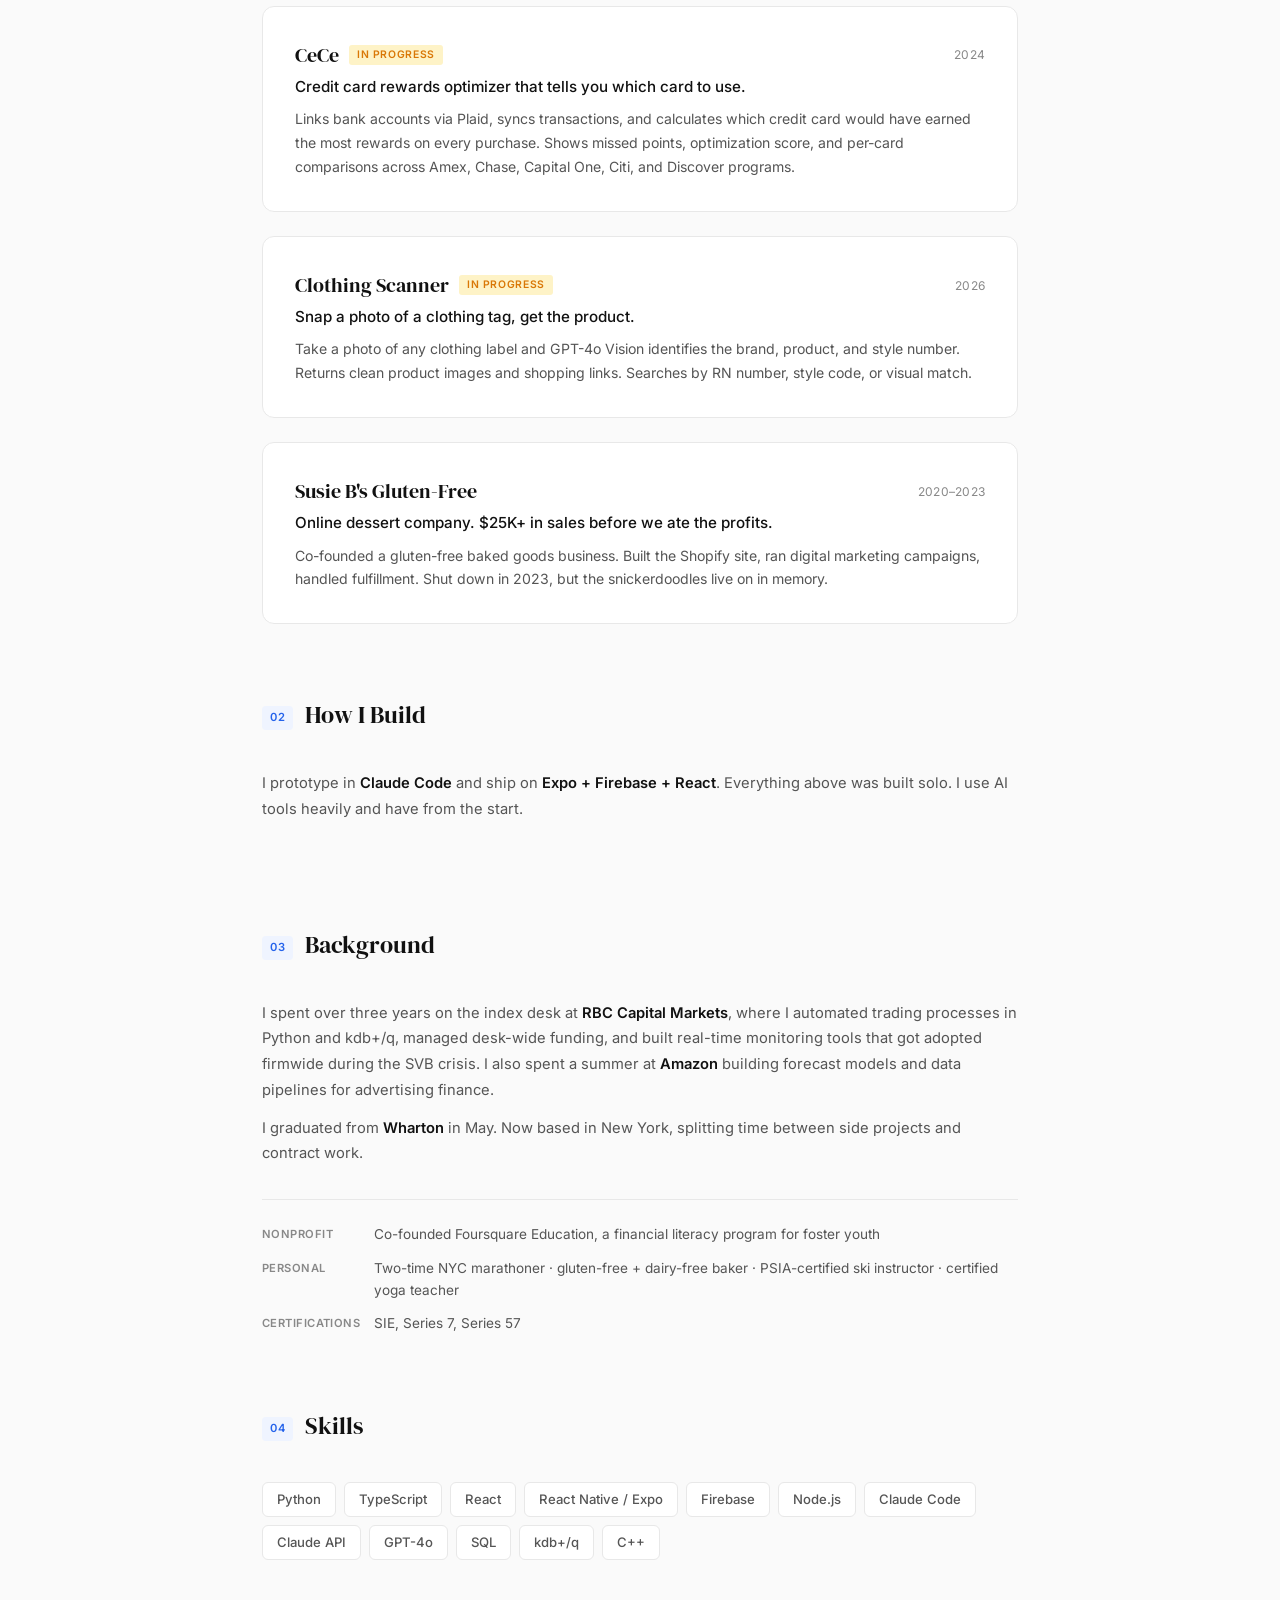
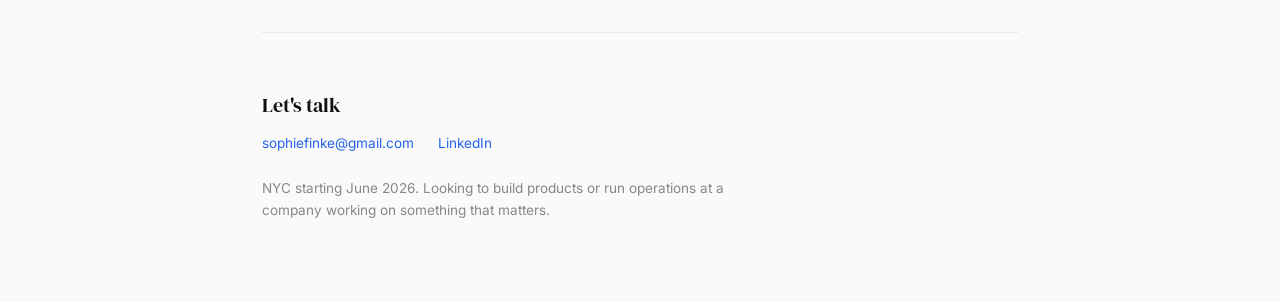
==== commit 15413d53: "Update background to post-graduation NYC + refresh resume" ====
--- a/index.html
+++ b/index.html
@@ -244,7 +244,7 @@
       <h2><span class="section-number">03</span> Background</h2>
       <div class="background-content">
         <p>I spent over three years on the index desk at <strong>RBC Capital Markets</strong>, where I automated trading processes in Python and kdb+/q, managed desk-wide funding, and built real-time monitoring tools that got adopted firmwide during the SVB crisis. I also spent a summer at <strong>Amazon</strong> building forecast models and data pipelines for advertising finance.</p>
-        <p>Now at <strong>Wharton</strong> finishing my MBA and building software on the side.</p>
+        <p>I graduated from <strong>Wharton</strong> in May. Now based in New York, splitting time between side projects and contract work.</p>
       </div>
       <div class="extras">
         <div class="extra-item">
@@ -252,8 +252,12 @@
           <span>Co-founded Foursquare Education, a financial literacy program for foster youth</span>
         </div>
         <div class="extra-item">
+          <span class="extra-label">Personal</span>
+          <span>Two-time NYC marathoner &middot; gluten-free + dairy-free baker &middot; PSIA-certified ski instructor &middot; certified yoga teacher</span>
+        </div>
+        <div class="extra-item">
           <span class="extra-label">Certifications</span>
-          <span>SIE, Series 7, Series 57 &middot; Certified ski instructor &middot; Certified yoga instructor</span>
+          <span>SIE, Series 7, Series 57</span>
         </div>
       </div>
     </section>
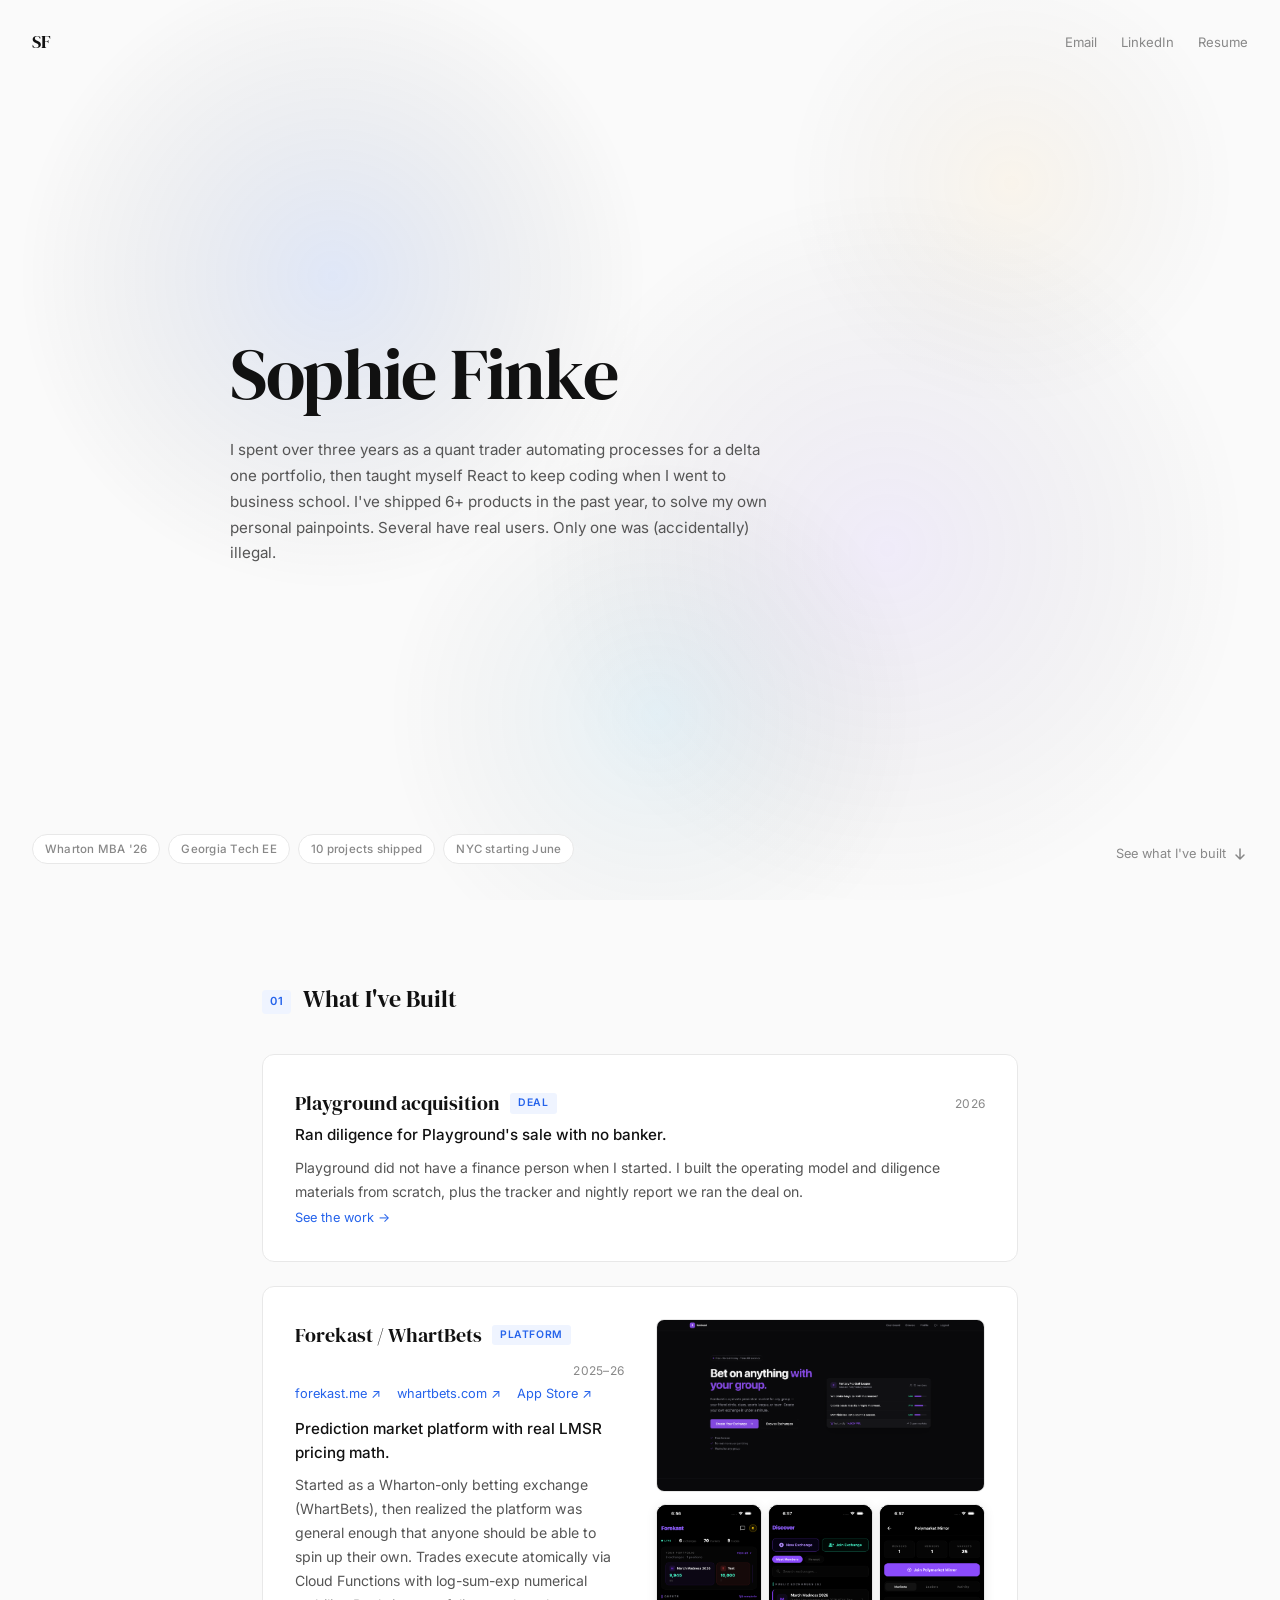
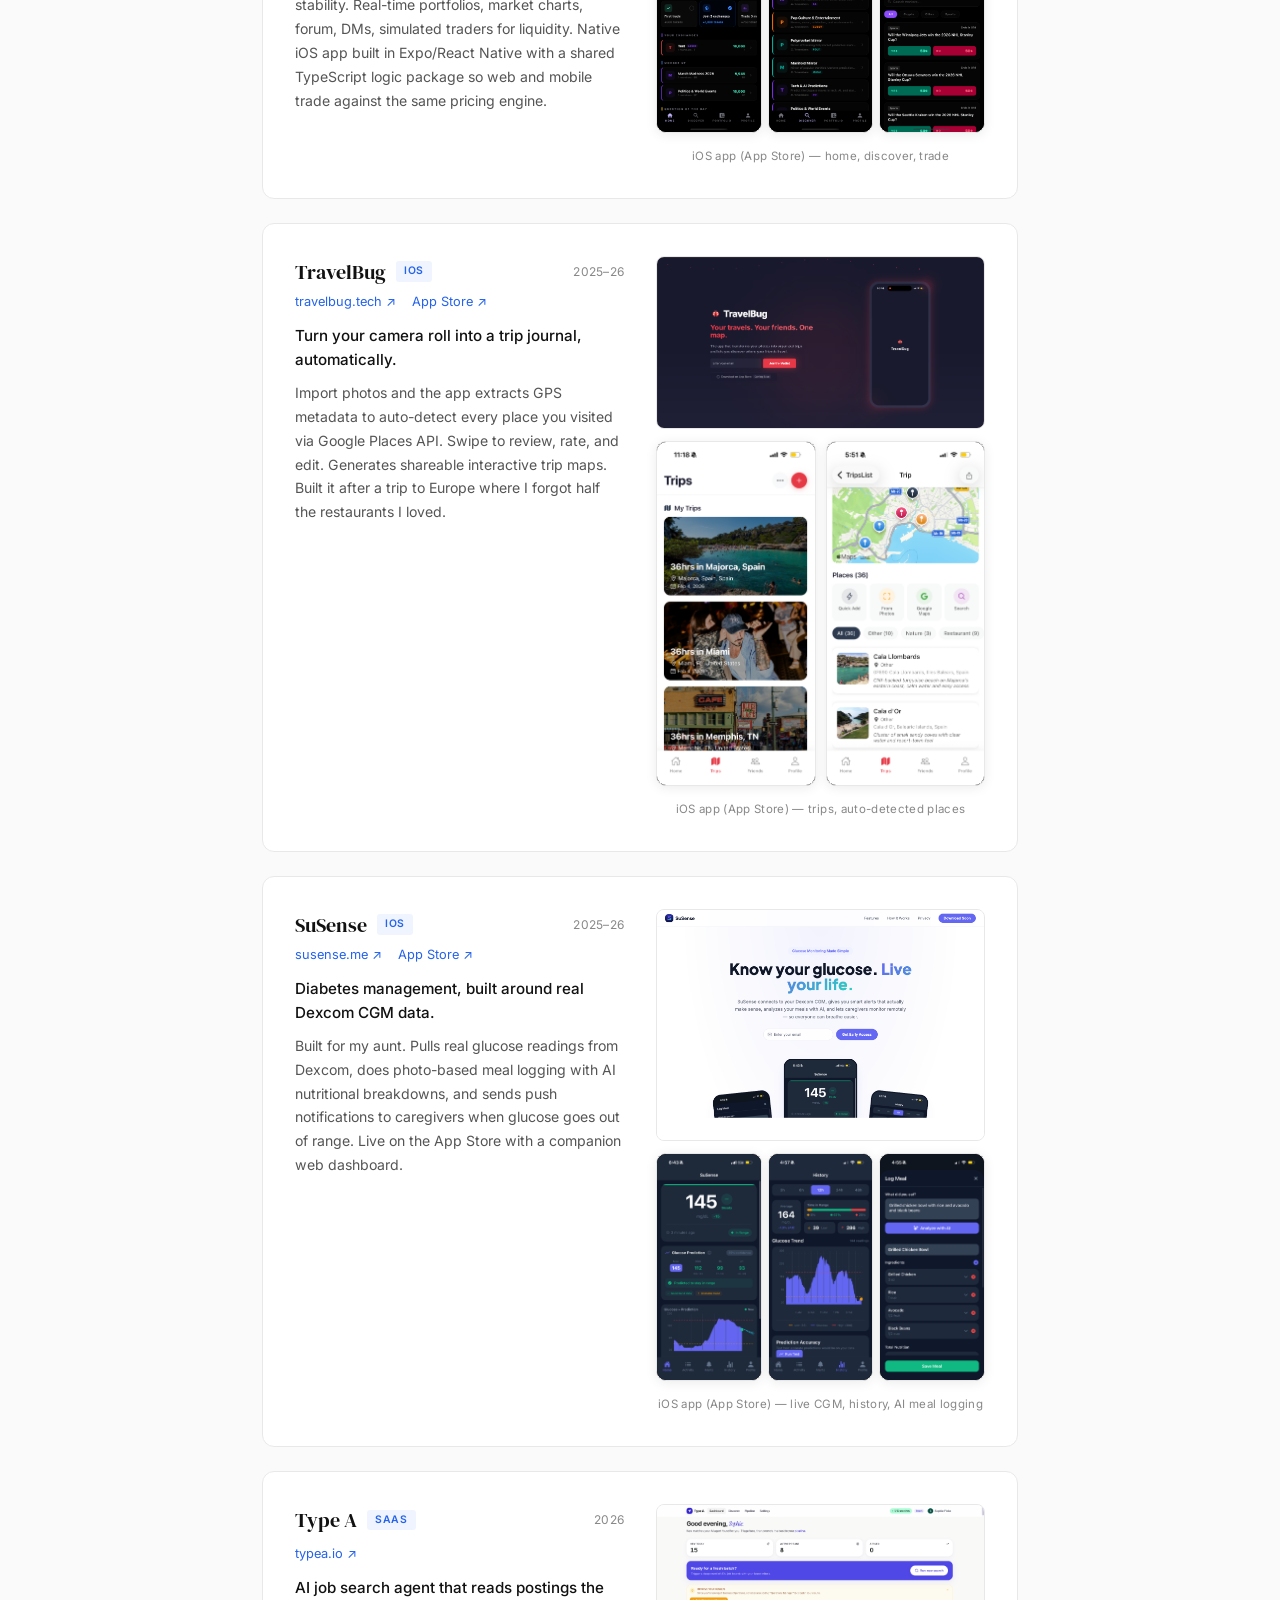
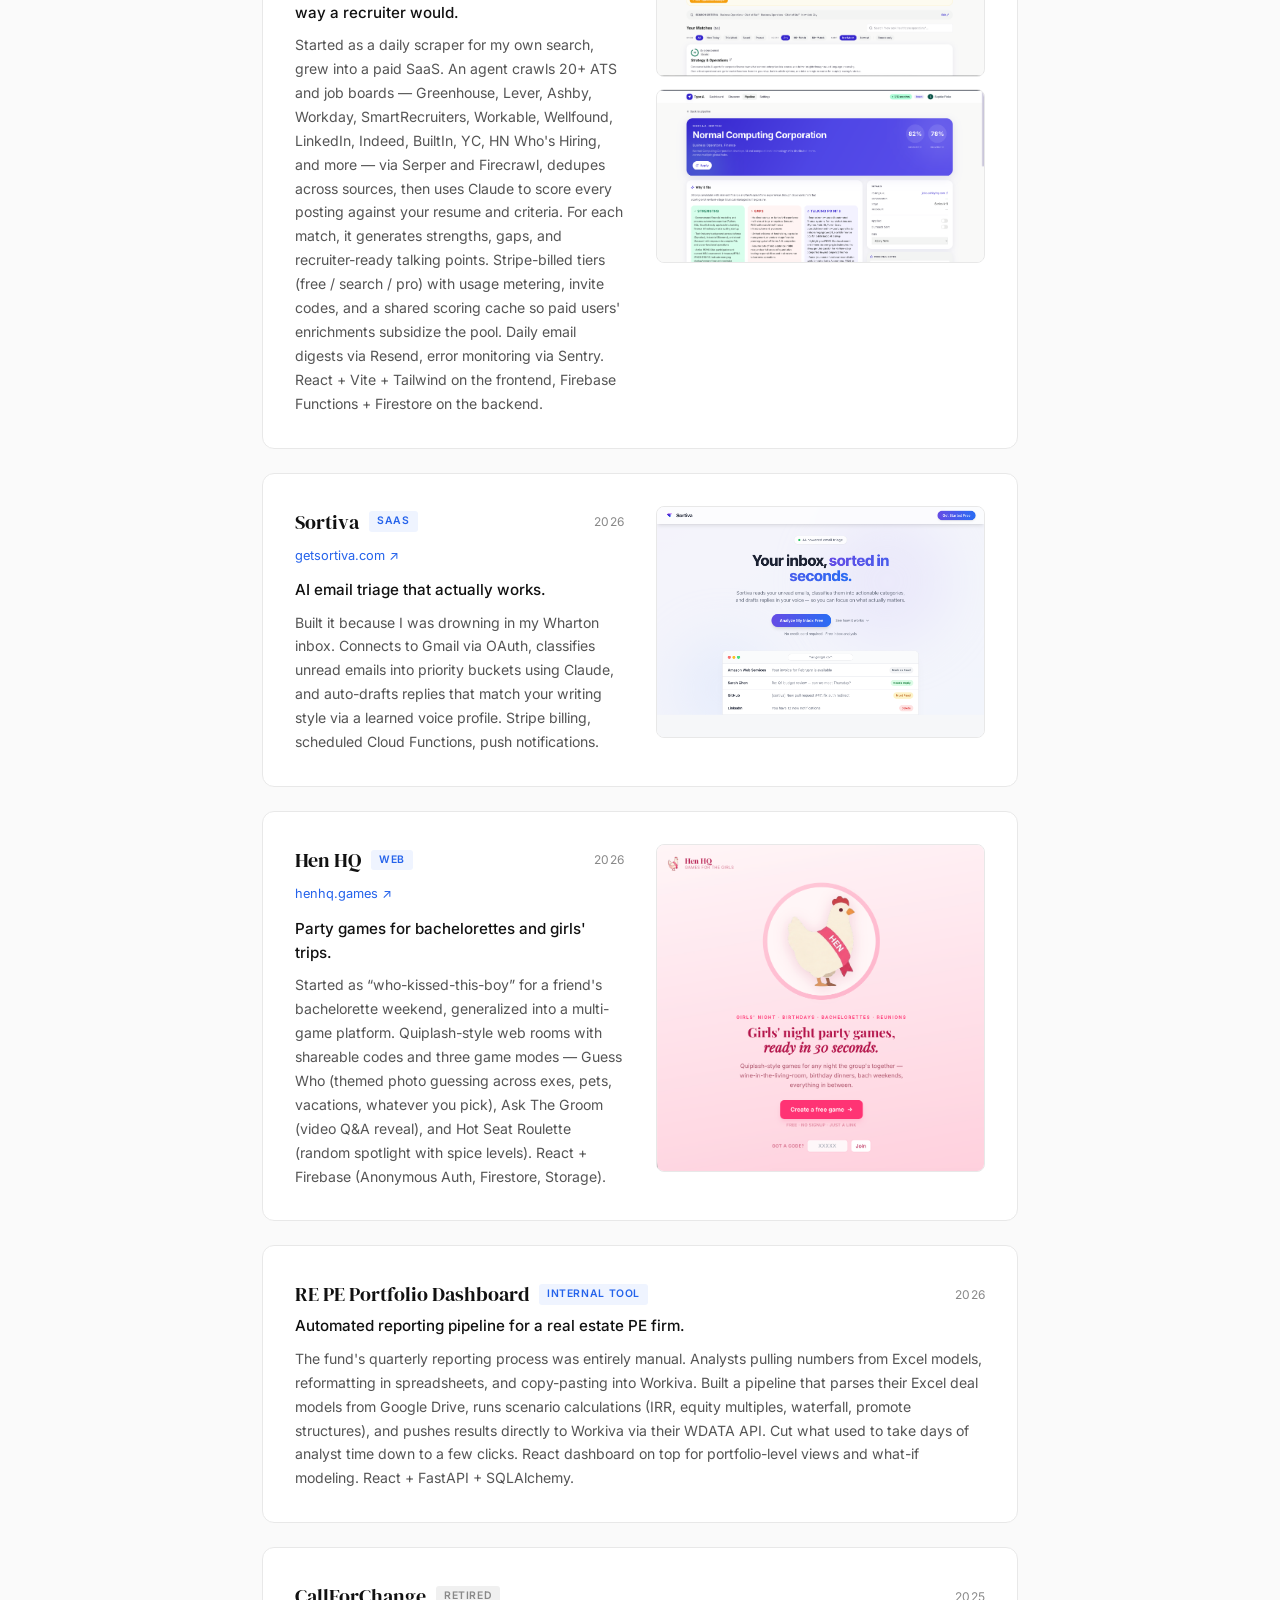
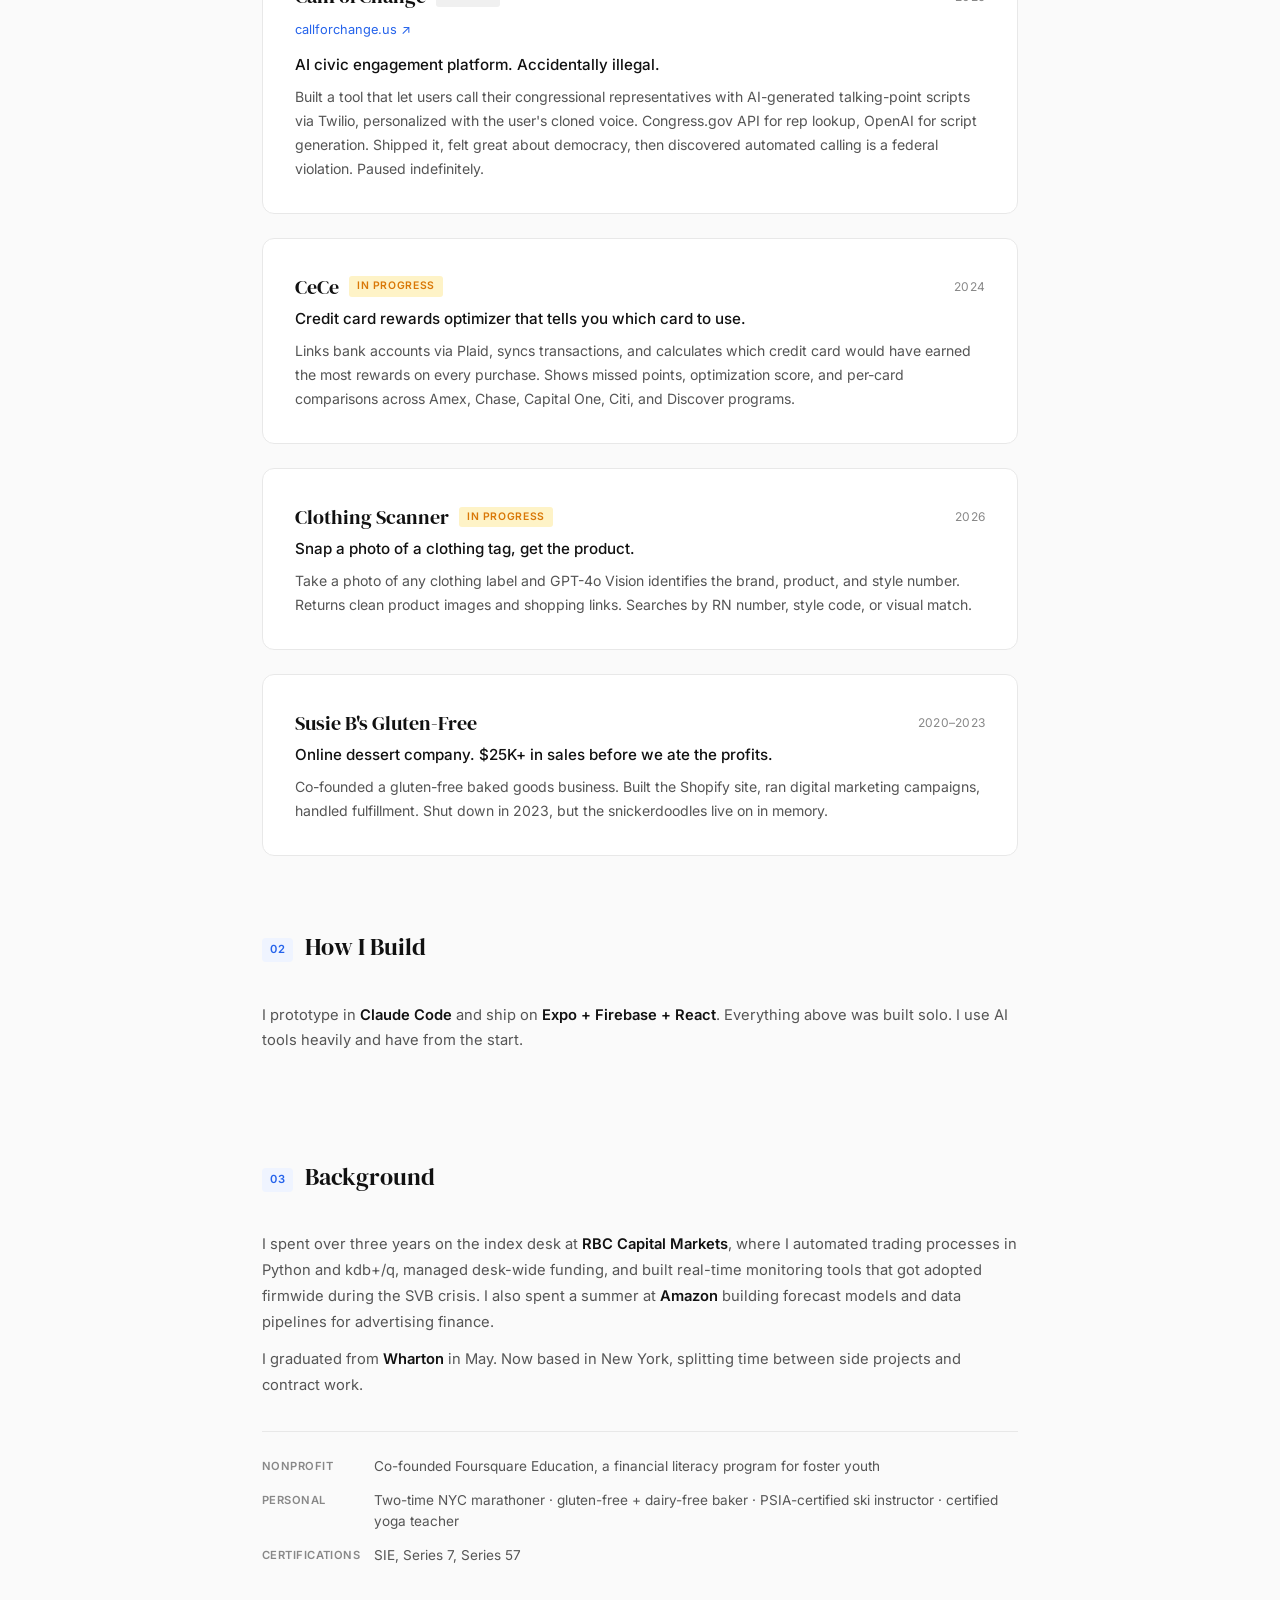
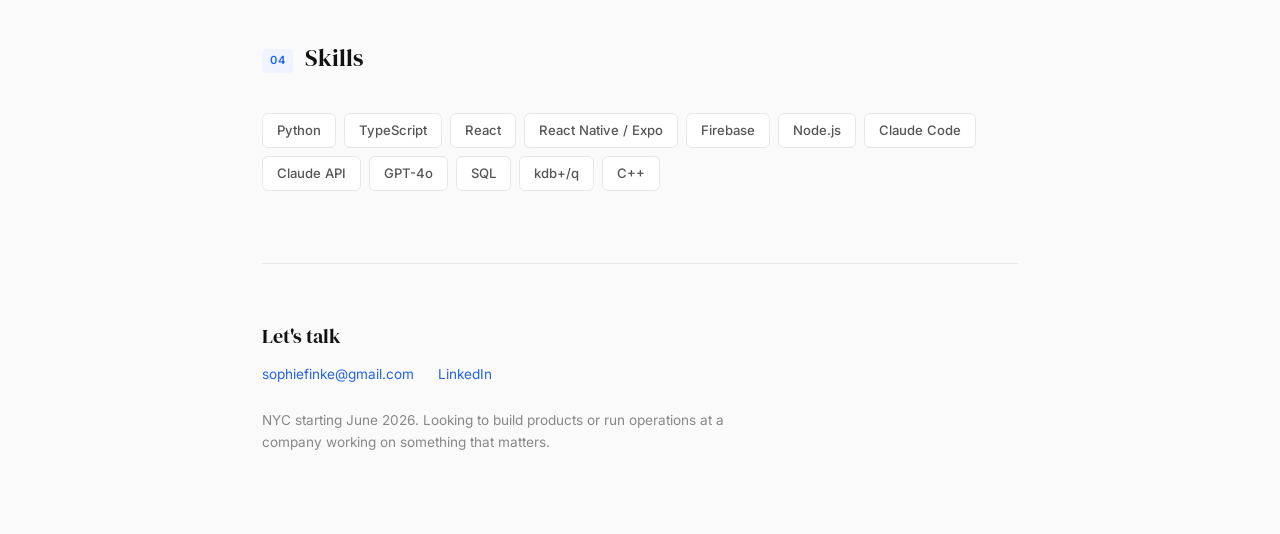
==== commit 9edc6e8d: "Add Playground acquisition case study at /playground; SuSense now on the App Store Co-Authored-By: C" ====
--- a/index.html
+++ b/index.html
@@ -49,6 +49,19 @@
     <section class="projects" id="work">
       <h2><span class="section-number">01</span> What I've Built</h2>
 
+      <a href="/playground/" class="project-card project-card-small project-card-link" style="--delay: 0">
+        <div class="project-text">
+          <div class="project-header">
+            <h3>Playground acquisition</h3>
+            <span class="project-tag">Deal</span>
+            <span class="project-date">2026</span>
+          </div>
+          <p class="project-oneliner">Ran diligence for Playground's sale with no banker.</p>
+          <p class="project-desc">Playground did not have a finance person when I started. I built the operating model and diligence materials from scratch, plus the tracker and nightly report we ran the deal on.</p>
+          <span class="project-url">See the work &rarr;</span>
+        </div>
+      </a>
+
       <div class="project-card" style="--delay: 0">
         <div class="project-text">
           <div class="project-header">
@@ -106,9 +119,12 @@
             <span class="project-tag">iOS</span>
             <span class="project-date">2025&ndash;26</span>
           </div>
-          <a href="https://susense.me" target="_blank" rel="noopener" class="project-url">susense.me ↗</a>
+          <div class="project-urls">
+            <a href="https://susense.me" target="_blank" rel="noopener" class="project-url">susense.me ↗</a>
+            <a href="https://apps.apple.com/us/app/susense/id6758862738" target="_blank" rel="noopener" class="project-url">App Store ↗</a>
+          </div>
           <p class="project-oneliner">Diabetes management, built around real Dexcom CGM data.</p>
-          <p class="project-desc">Built for my aunt. Pulls real glucose readings from Dexcom, does photo-based meal logging with AI nutritional breakdowns, and sends push notifications to caregivers when glucose goes out of range. TestFlight beta with a companion web dashboard.</p>
+          <p class="project-desc">Built for my aunt. Pulls real glucose readings from Dexcom, does photo-based meal logging with AI nutritional breakdowns, and sends push notifications to caregivers when glucose goes out of range. Live on the App Store with a companion web dashboard.</p>
         </div>
         <div class="project-visual">
           <img src="images/susense-screenshot.png" alt="SuSense landing page" loading="lazy">
@@ -117,7 +133,7 @@
             <img src="images/susense-ios-history.png" alt="SuSense iOS history with time-in-range and eA1C" loading="lazy">
             <img src="images/susense-ios-meal.png" alt="SuSense iOS AI meal logging" loading="lazy">
           </div>
-          <p class="ios-caption">iOS app (TestFlight) — live CGM, history, AI meal logging</p>
+          <p class="ios-caption">iOS app (App Store) — live CGM, history, AI meal logging</p>
         </div>
       </div>
 
--- a/style.css
+++ b/style.css
@@ -673,3 +673,8 @@
     width: auto;
   }
 }
+
+/* ── Linked card ── */
+.project-card-link { color: inherit; }
+.project-card-link:hover { opacity: 1; border-color: var(--accent); }
+.project-card-link .project-url { margin: 4px 0 0; }
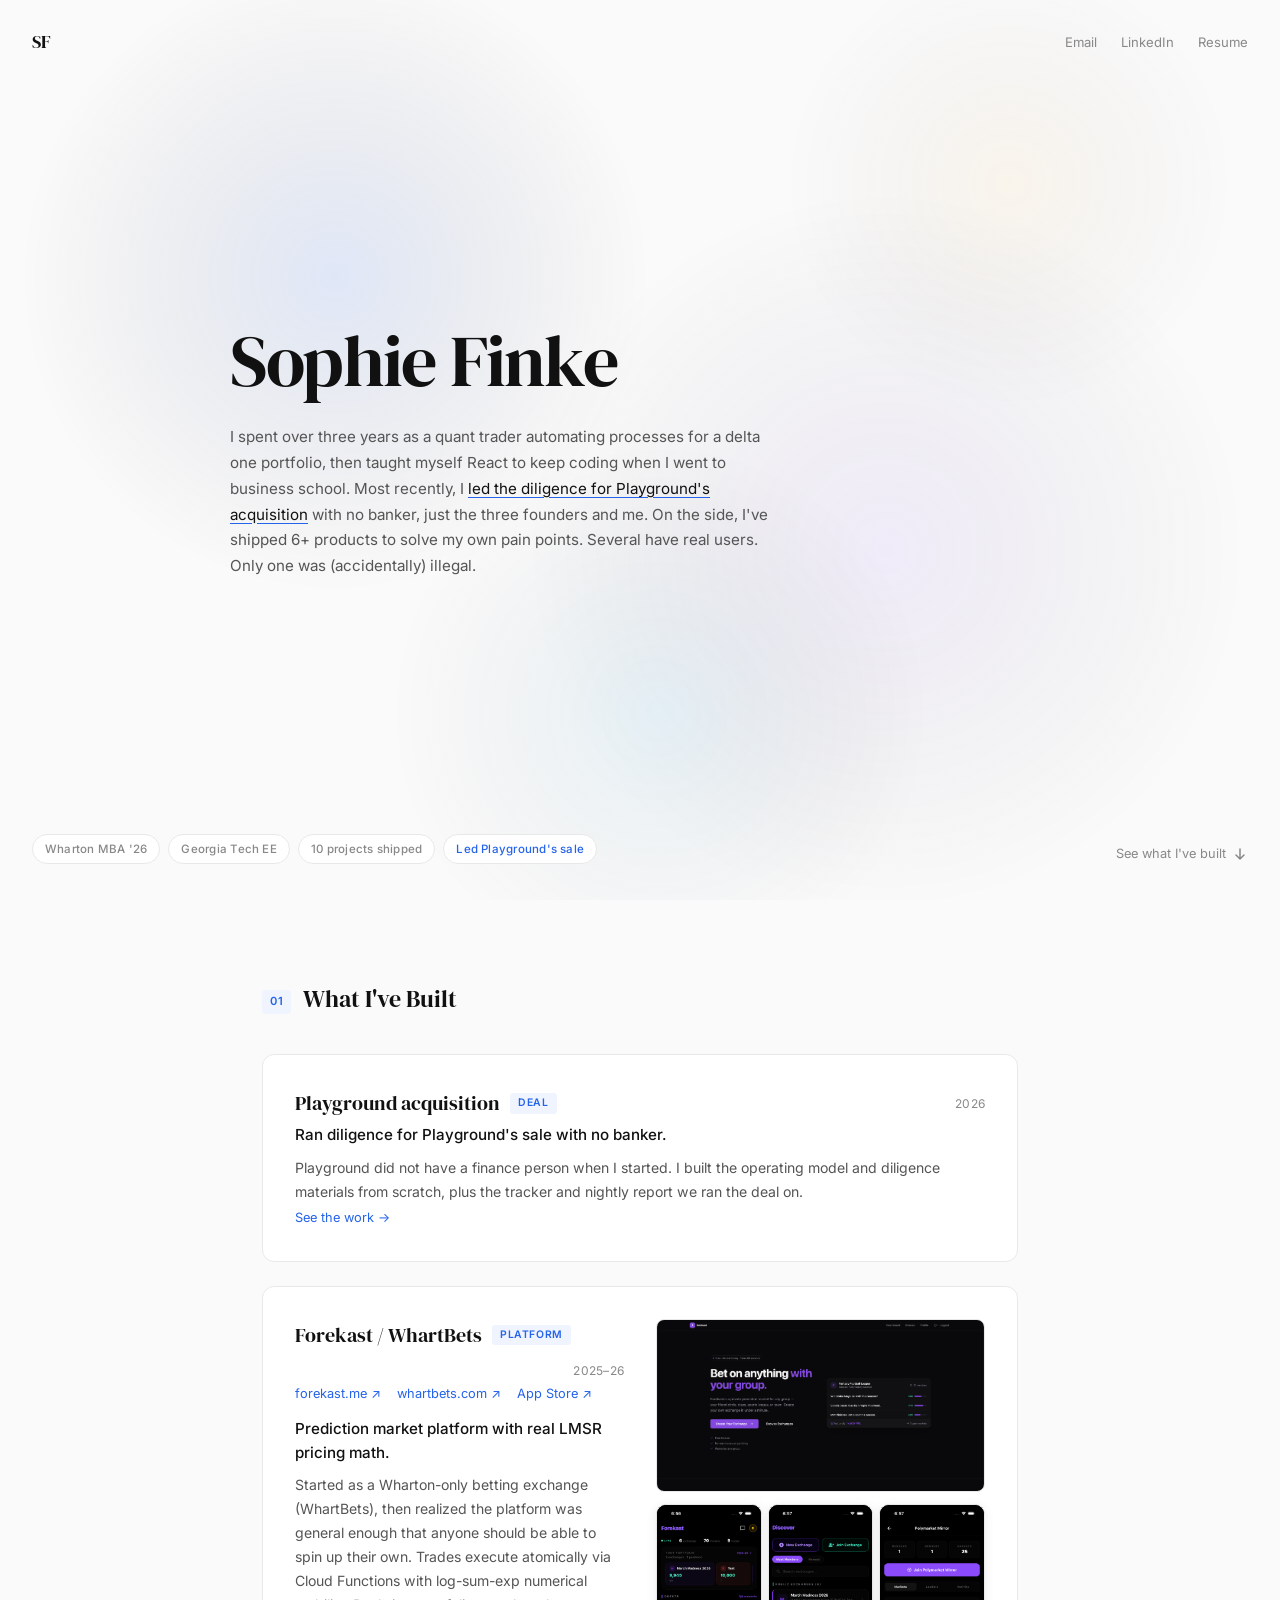
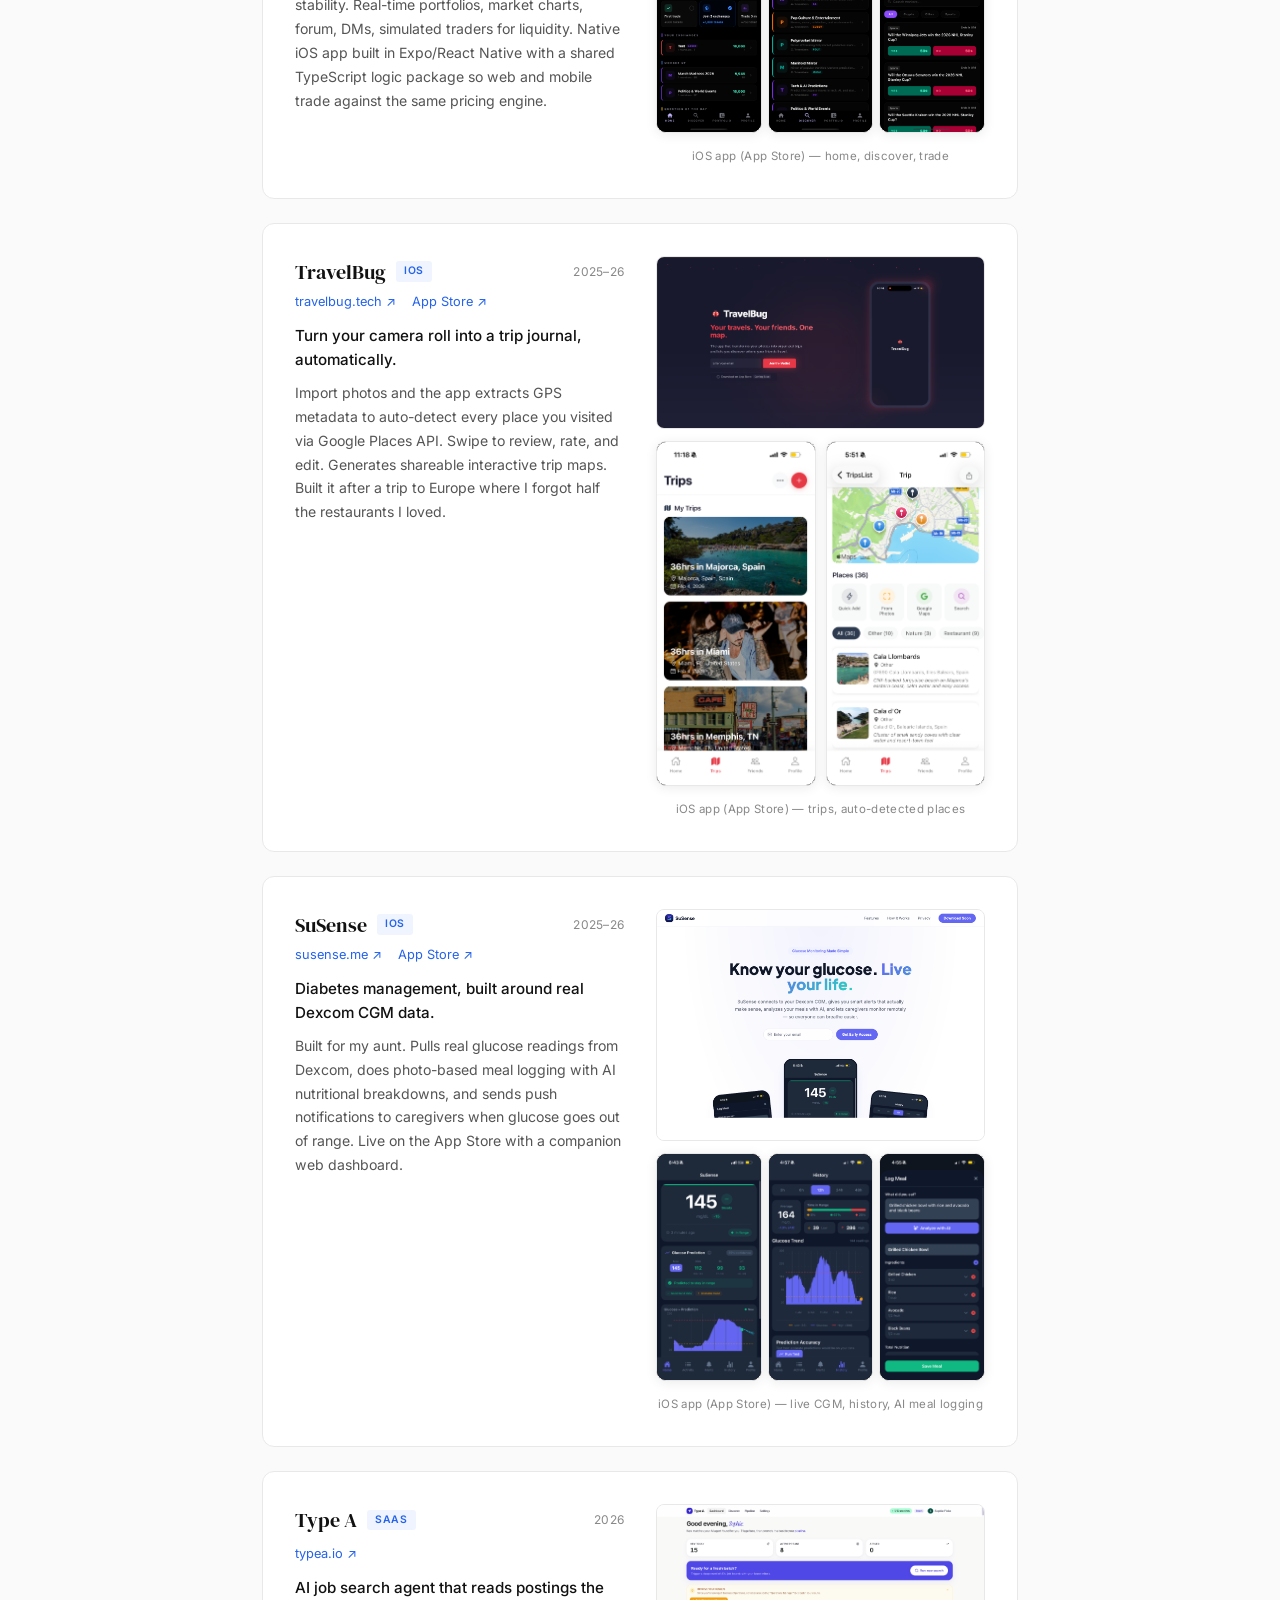
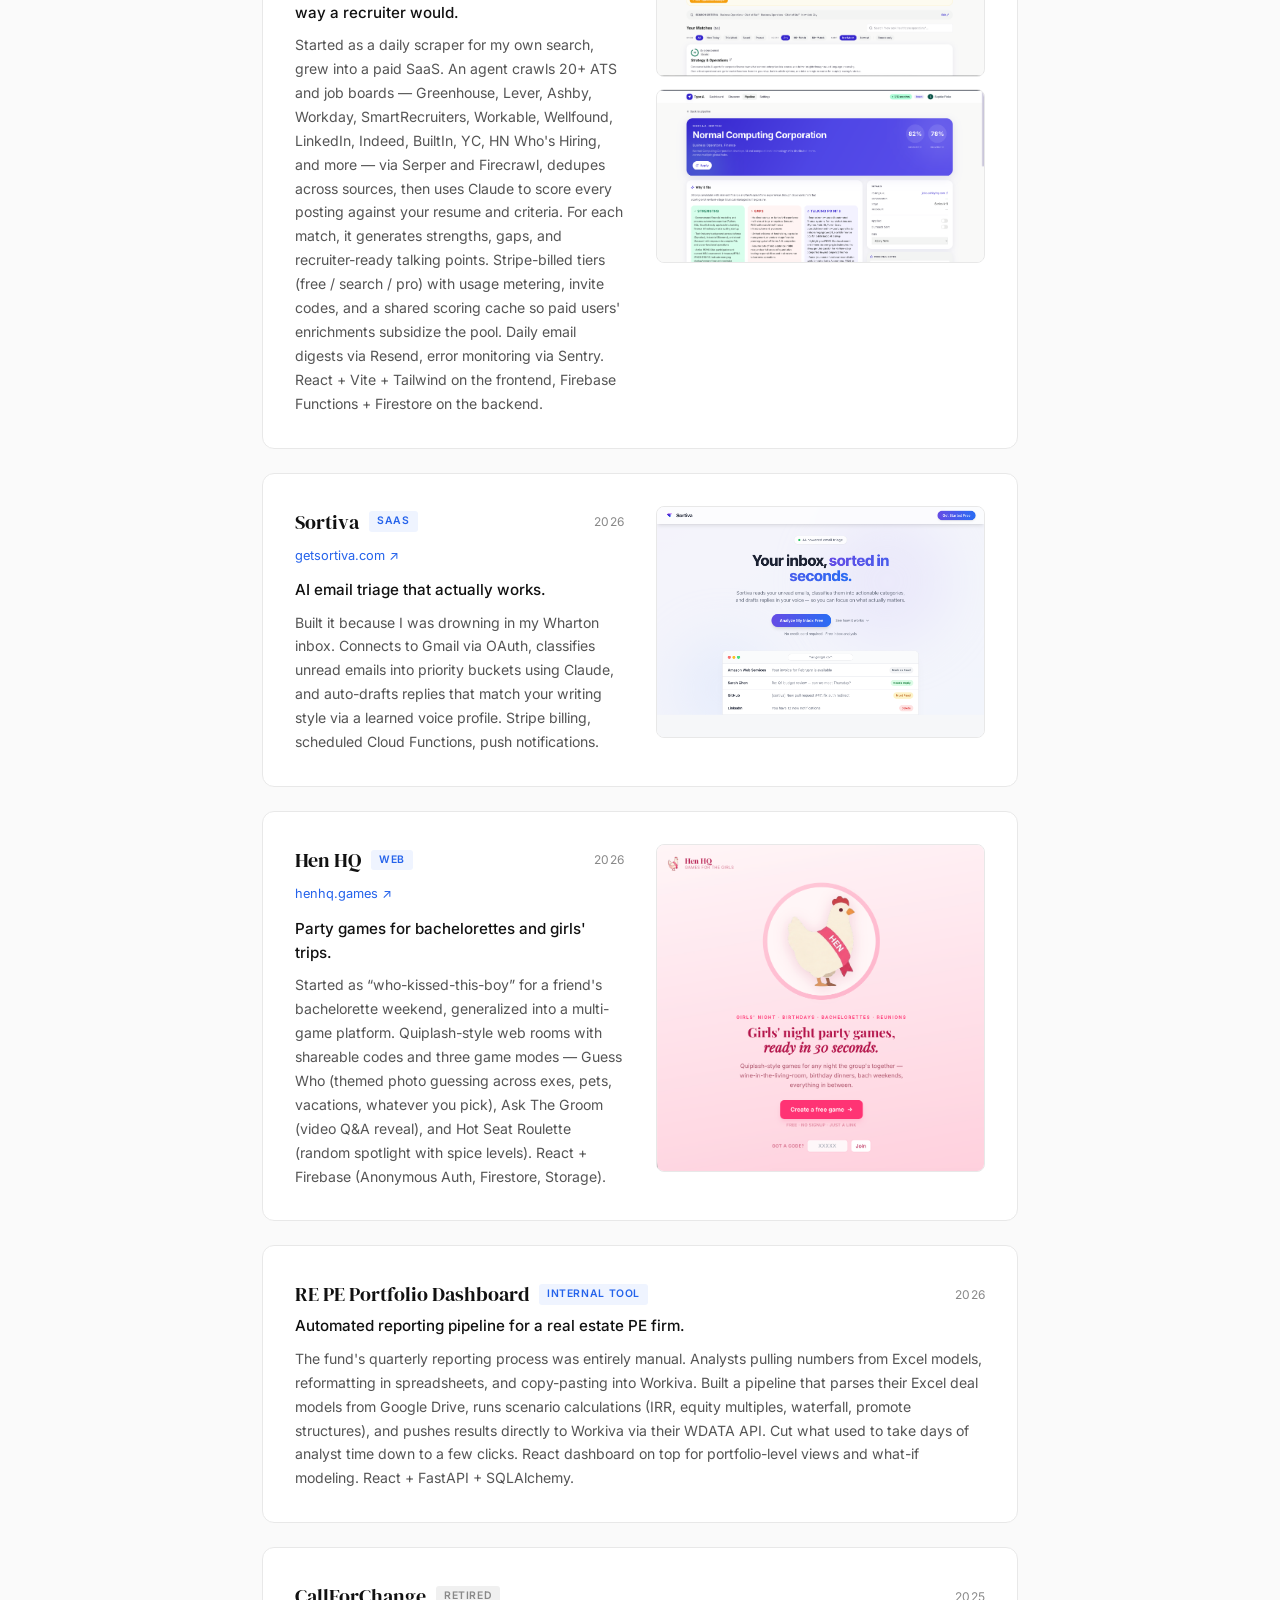
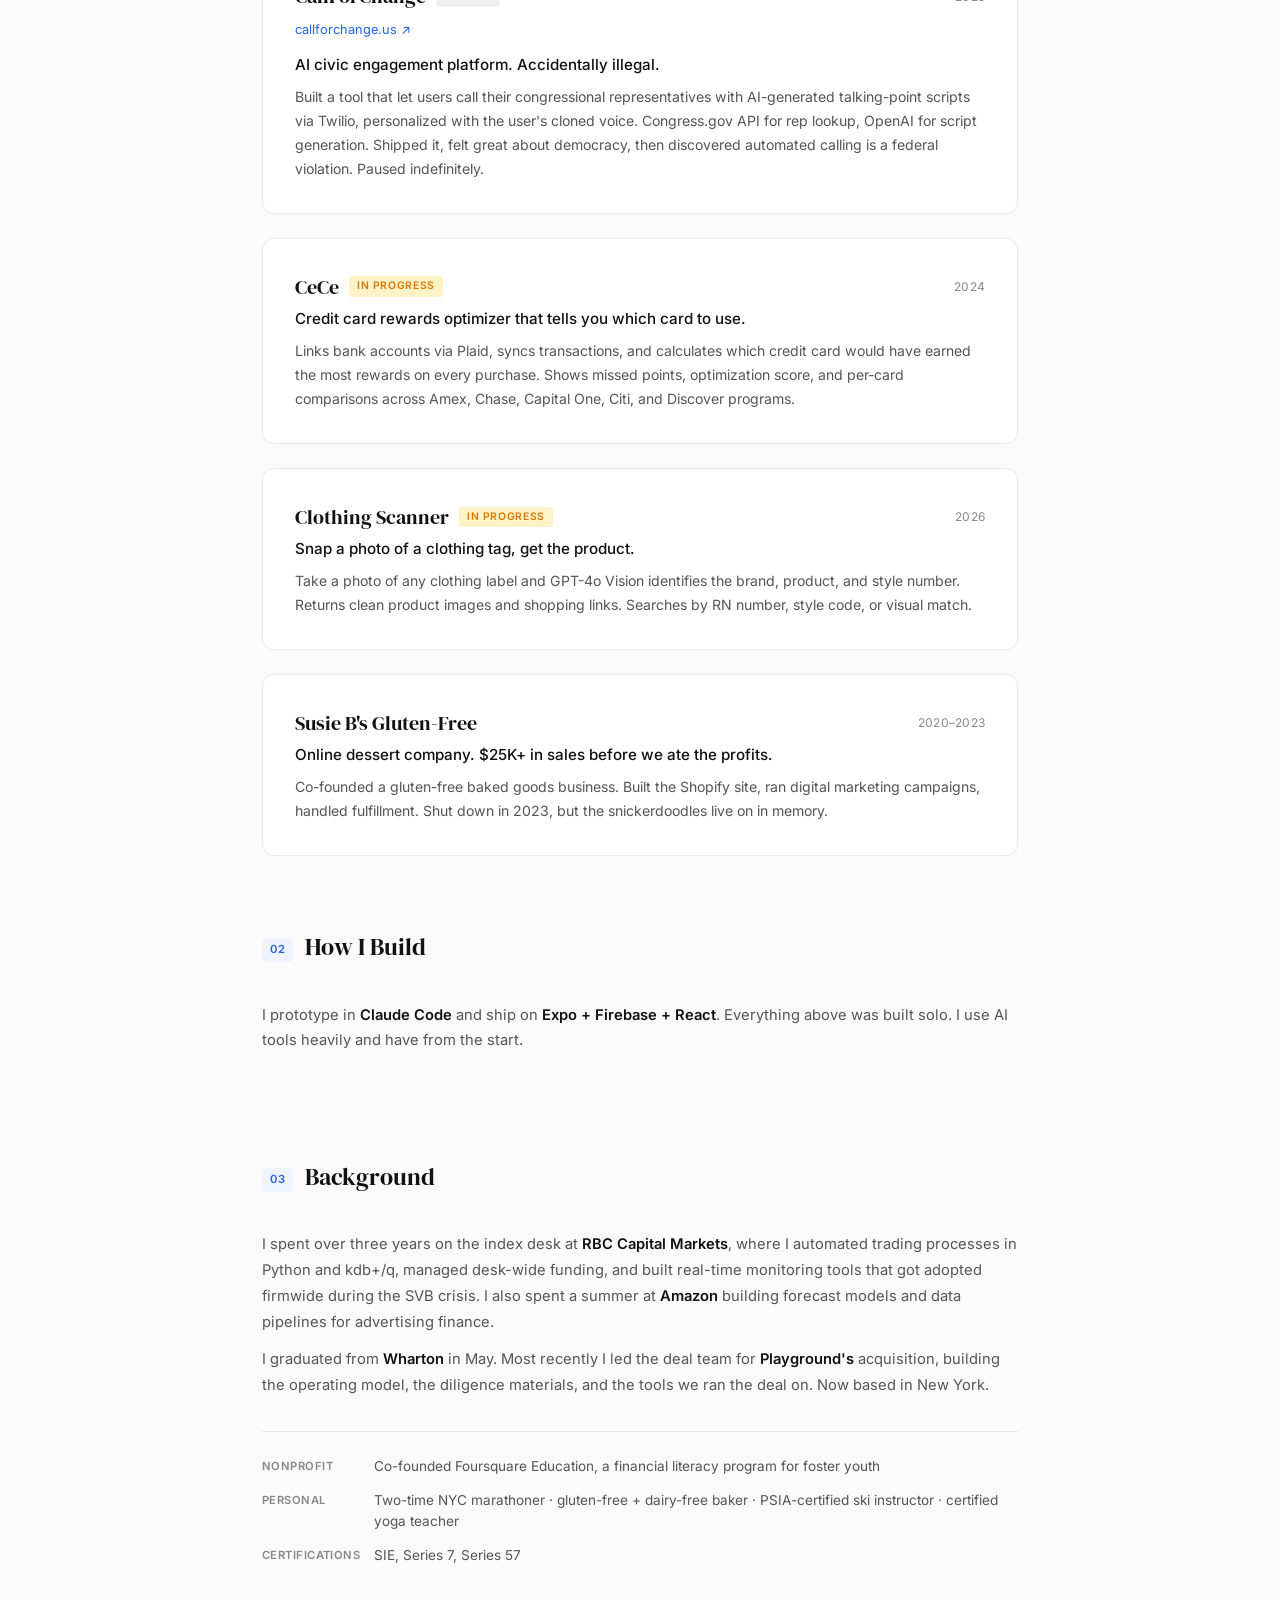
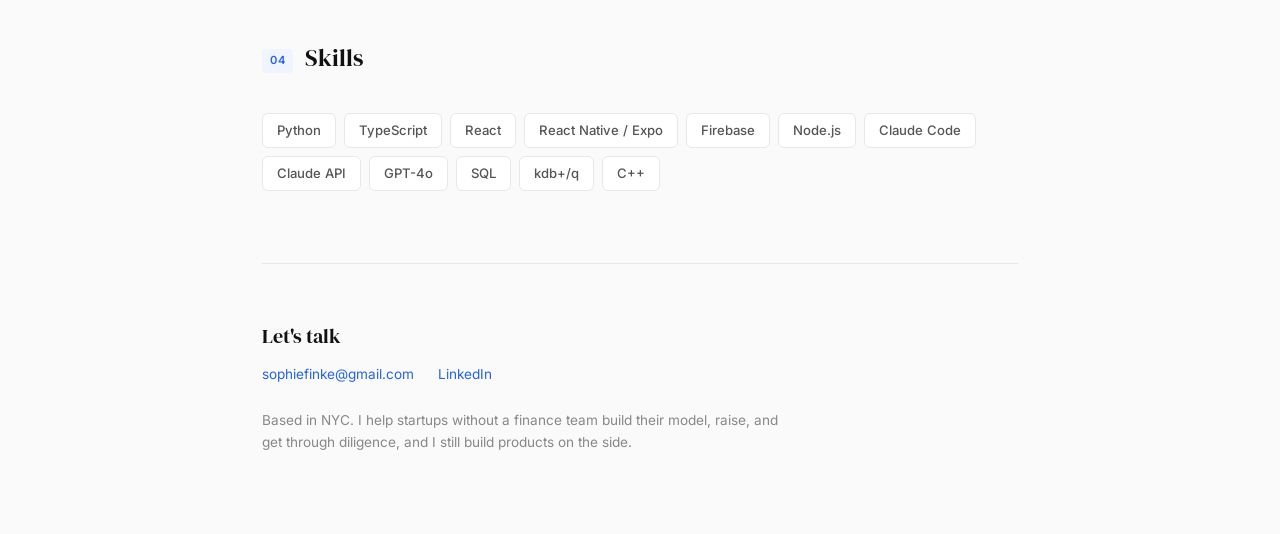
==== commit b0186485: "Landing page: reference the Playground deal in hero, chips, background, and sign-off Co-Authored-By:" ====
--- a/index.html
+++ b/index.html
@@ -27,14 +27,14 @@
     </nav>
     <div class="hero-content">
       <h1>Sophie Finke</h1>
-      <p class="hero-sub">I spent over three years as a quant trader automating processes for a delta one portfolio, then taught myself React to keep coding when I went to business school. I've shipped 6+ products in the past year, to solve my own personal painpoints. Several have real users. Only one was (accidentally) illegal.</p>
+      <p class="hero-sub">I spent over three years as a quant trader automating processes for a delta one portfolio, then taught myself React to keep coding when I went to business school. Most recently, I <a href="/playground/">led the diligence for Playground's acquisition</a> with no banker, just the three founders and me. On the side, I've shipped 6+ products to solve my own pain points. Several have real users. Only one was (accidentally) illegal.</p>
     </div>
     <div class="hero-bottom">
       <div class="hero-chips">
         <span class="hero-chip">Wharton MBA '26</span>
         <span class="hero-chip">Georgia Tech EE</span>
         <span class="hero-chip">10 projects shipped</span>
-        <span class="hero-chip">NYC starting June</span>
+        <a class="hero-chip" href="/playground/">Led Playground's sale</a>
       </div>
       <a href="#work" class="scroll-cue">
         <span>See what I've built</span>
@@ -260,7 +260,7 @@
       <h2><span class="section-number">03</span> Background</h2>
       <div class="background-content">
         <p>I spent over three years on the index desk at <strong>RBC Capital Markets</strong>, where I automated trading processes in Python and kdb+/q, managed desk-wide funding, and built real-time monitoring tools that got adopted firmwide during the SVB crisis. I also spent a summer at <strong>Amazon</strong> building forecast models and data pipelines for advertising finance.</p>
-        <p>I graduated from <strong>Wharton</strong> in May. Now based in New York, splitting time between side projects and contract work.</p>
+        <p>I graduated from <strong>Wharton</strong> in May. Most recently I led the deal team for <strong>Playground's</strong> acquisition, building the operating model, the diligence materials, and the tools we ran the deal on. Now based in New York.</p>
       </div>
       <div class="extras">
         <div class="extra-item">
@@ -307,7 +307,7 @@
   
         </div>
       </div>
-      <p class="signoff">NYC starting June 2026. Looking to build products or run operations at a company working on something that matters.</p>
+      <p class="signoff">Based in NYC. I help startups without a finance team build their model, raise, and get through diligence, and I still build products on the side.</p>
     </footer>
 
   </main>
--- a/style.css
+++ b/style.css
@@ -678,3 +678,6 @@
 .project-card-link { color: inherit; }
 .project-card-link:hover { opacity: 1; border-color: var(--accent); }
 .project-card-link .project-url { margin: 4px 0 0; }
+
+.hero-sub a { color: var(--text); text-decoration: underline; text-decoration-color: var(--accent); text-underline-offset: 3px; }
+a.hero-chip { color: var(--accent); }
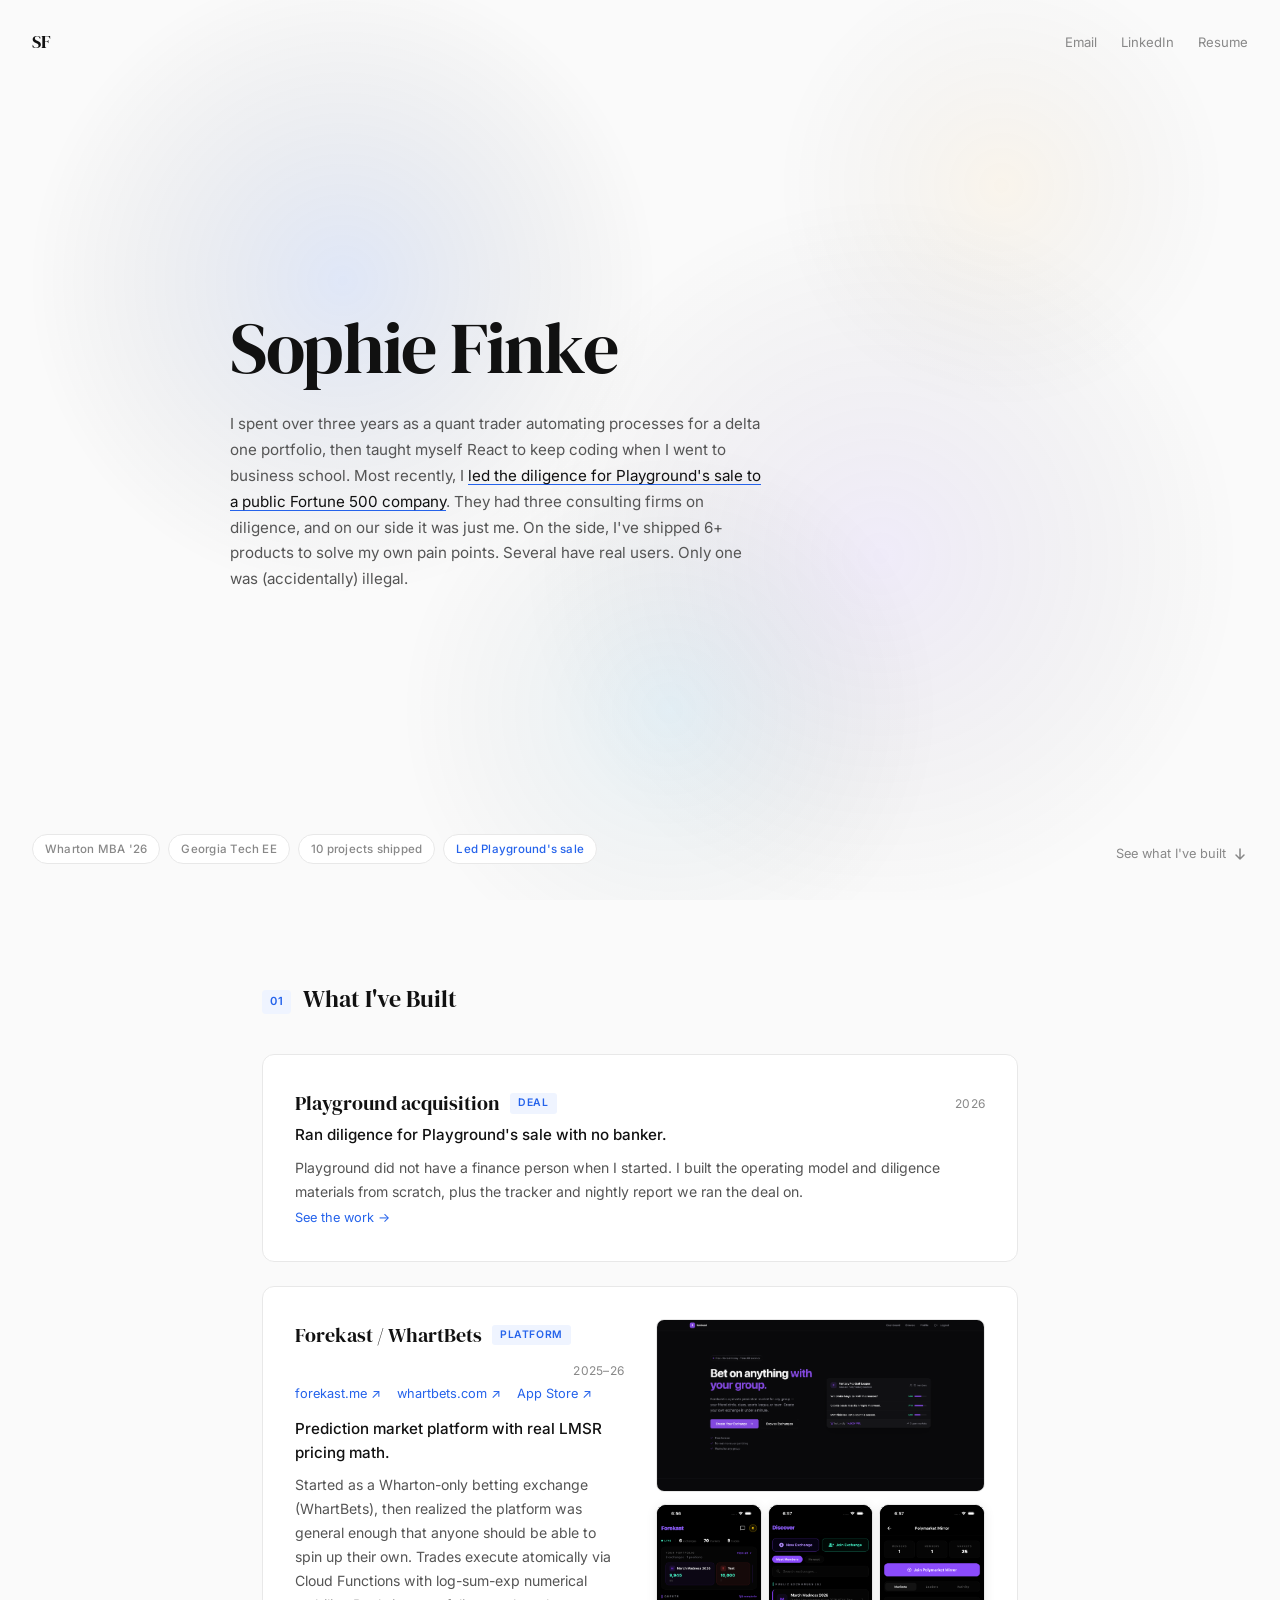
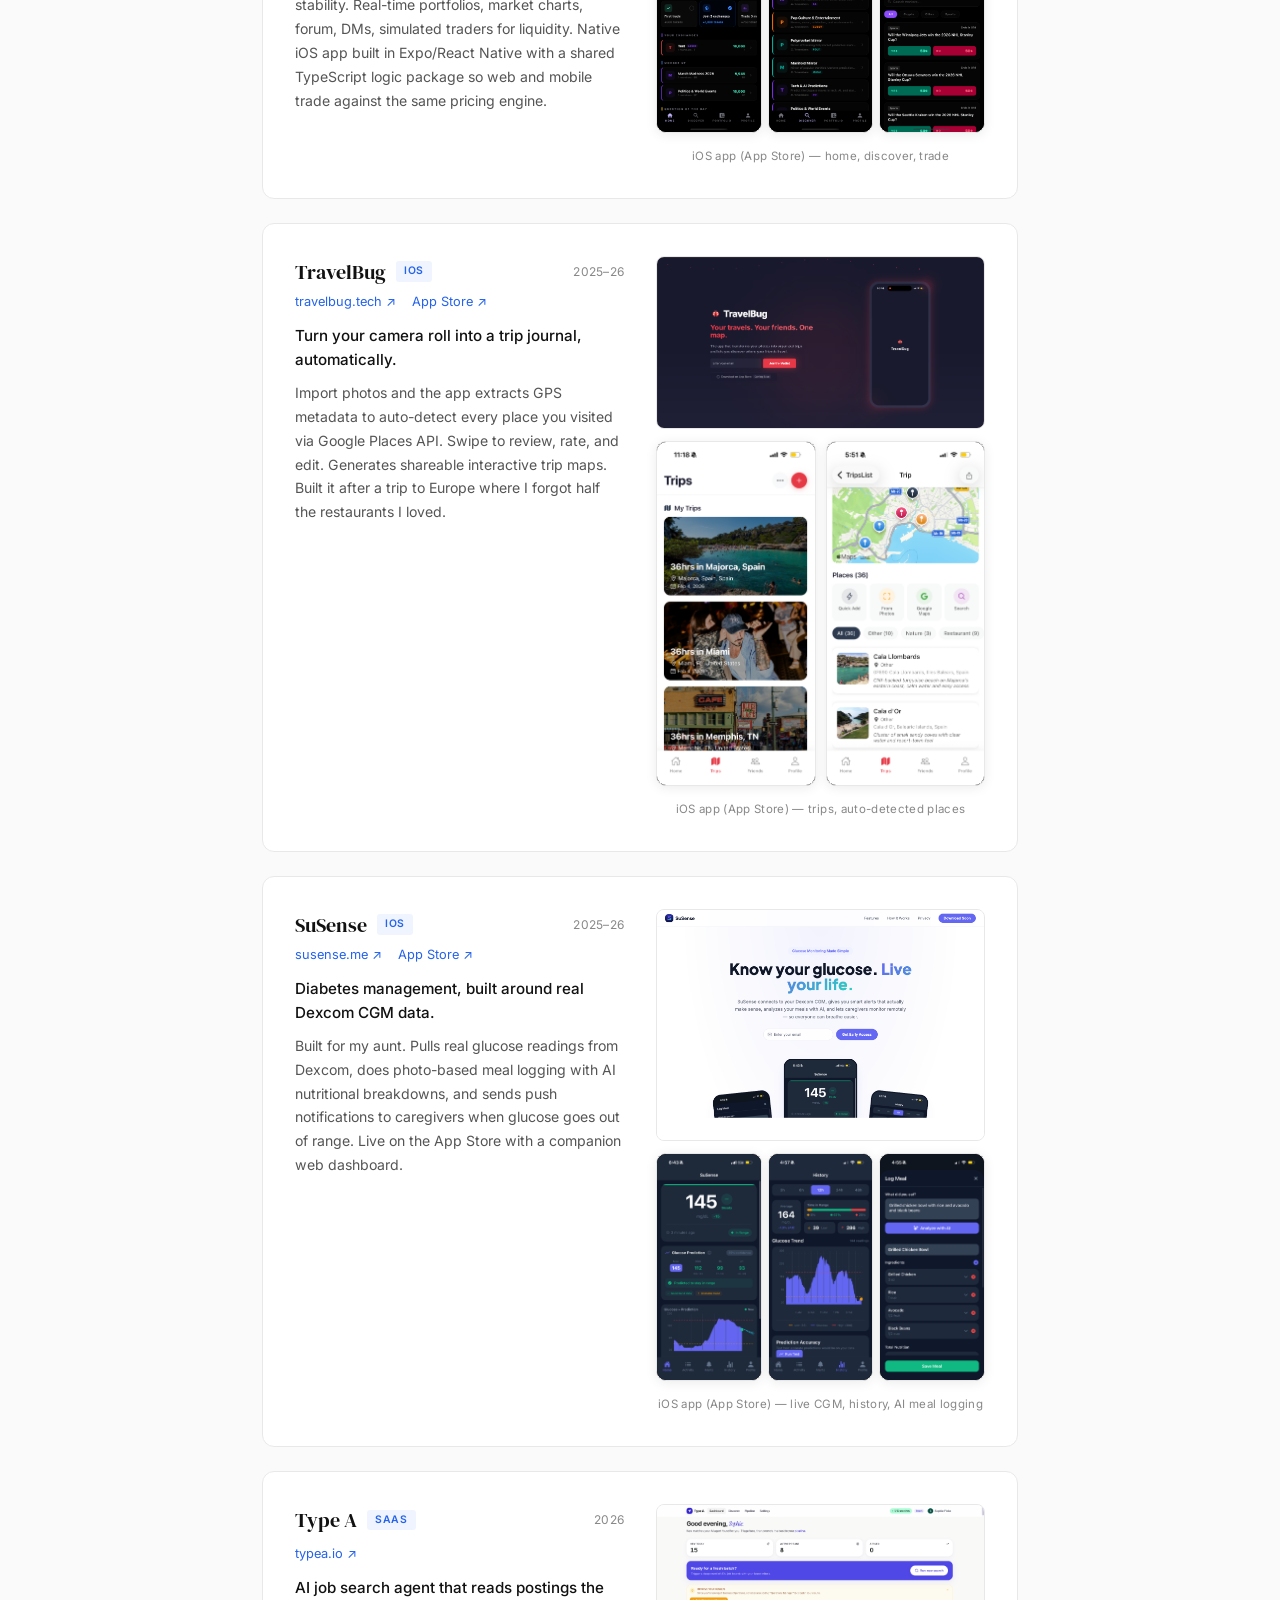
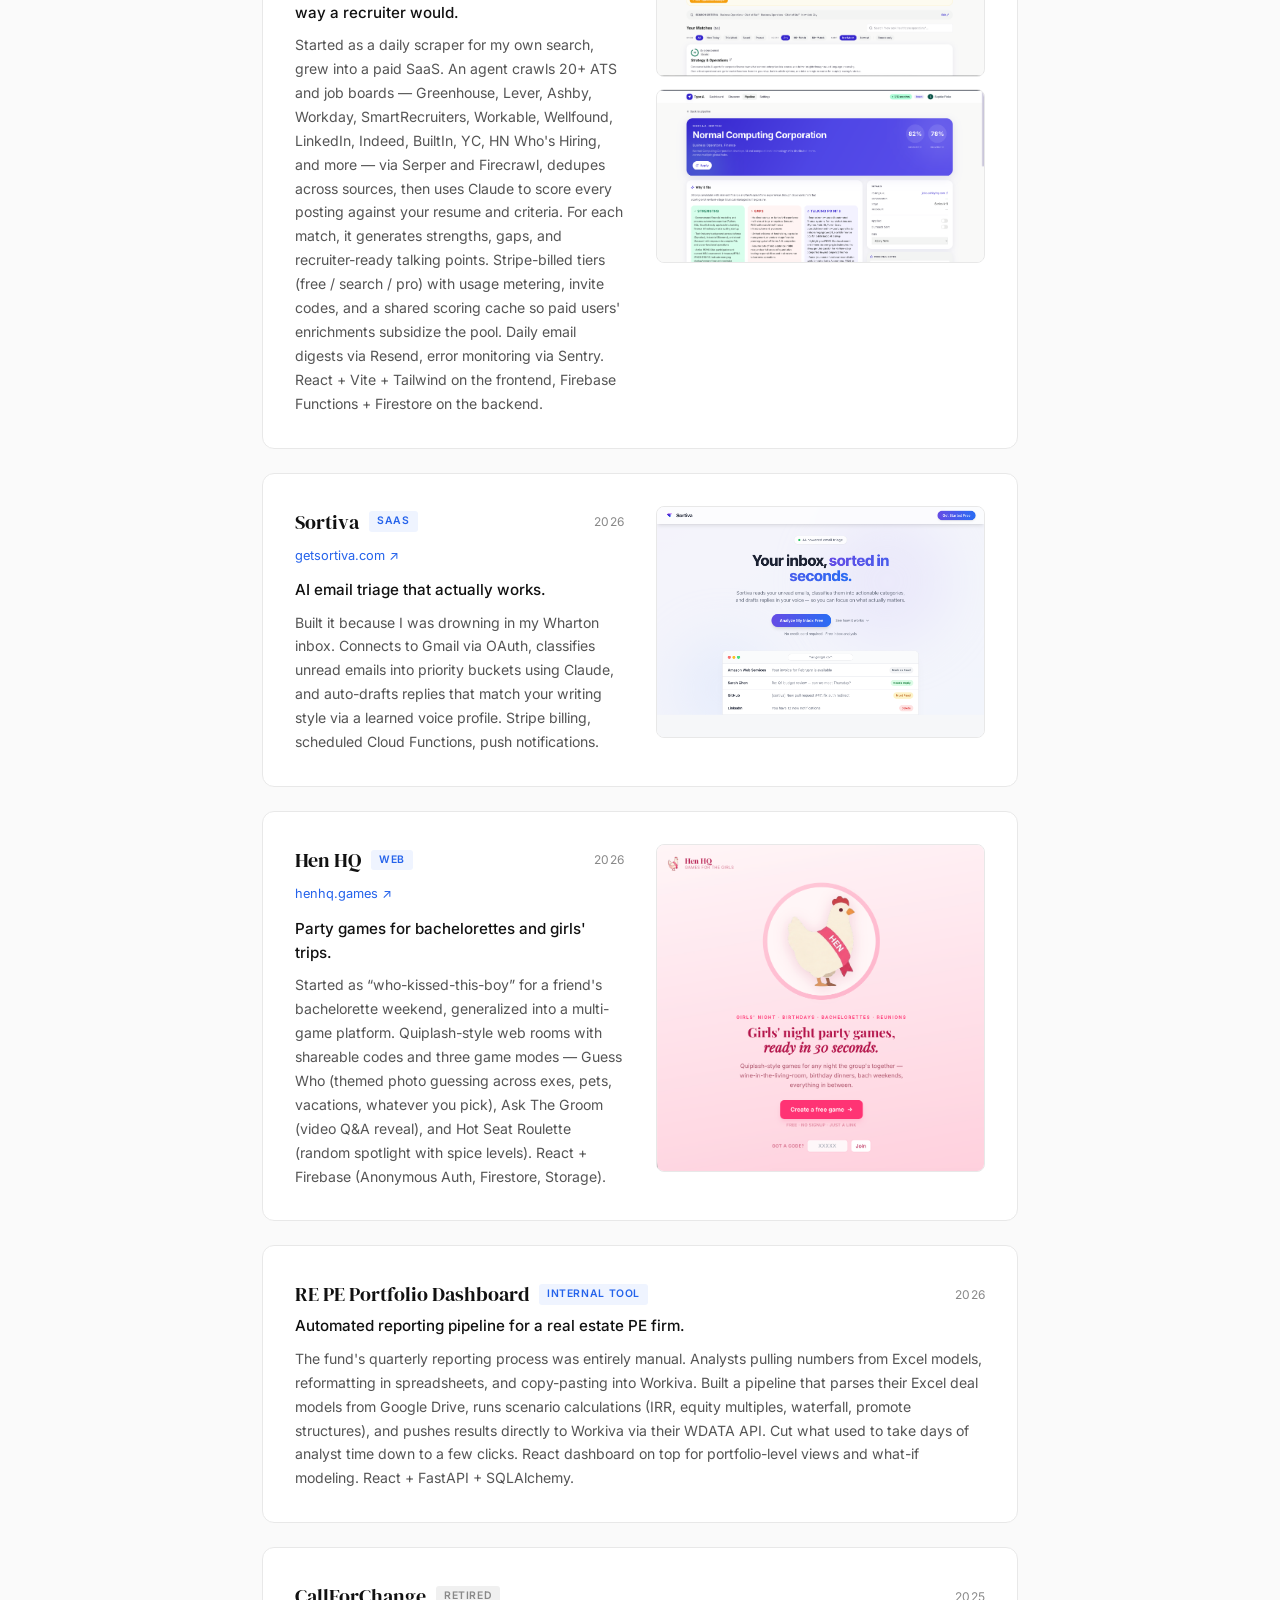
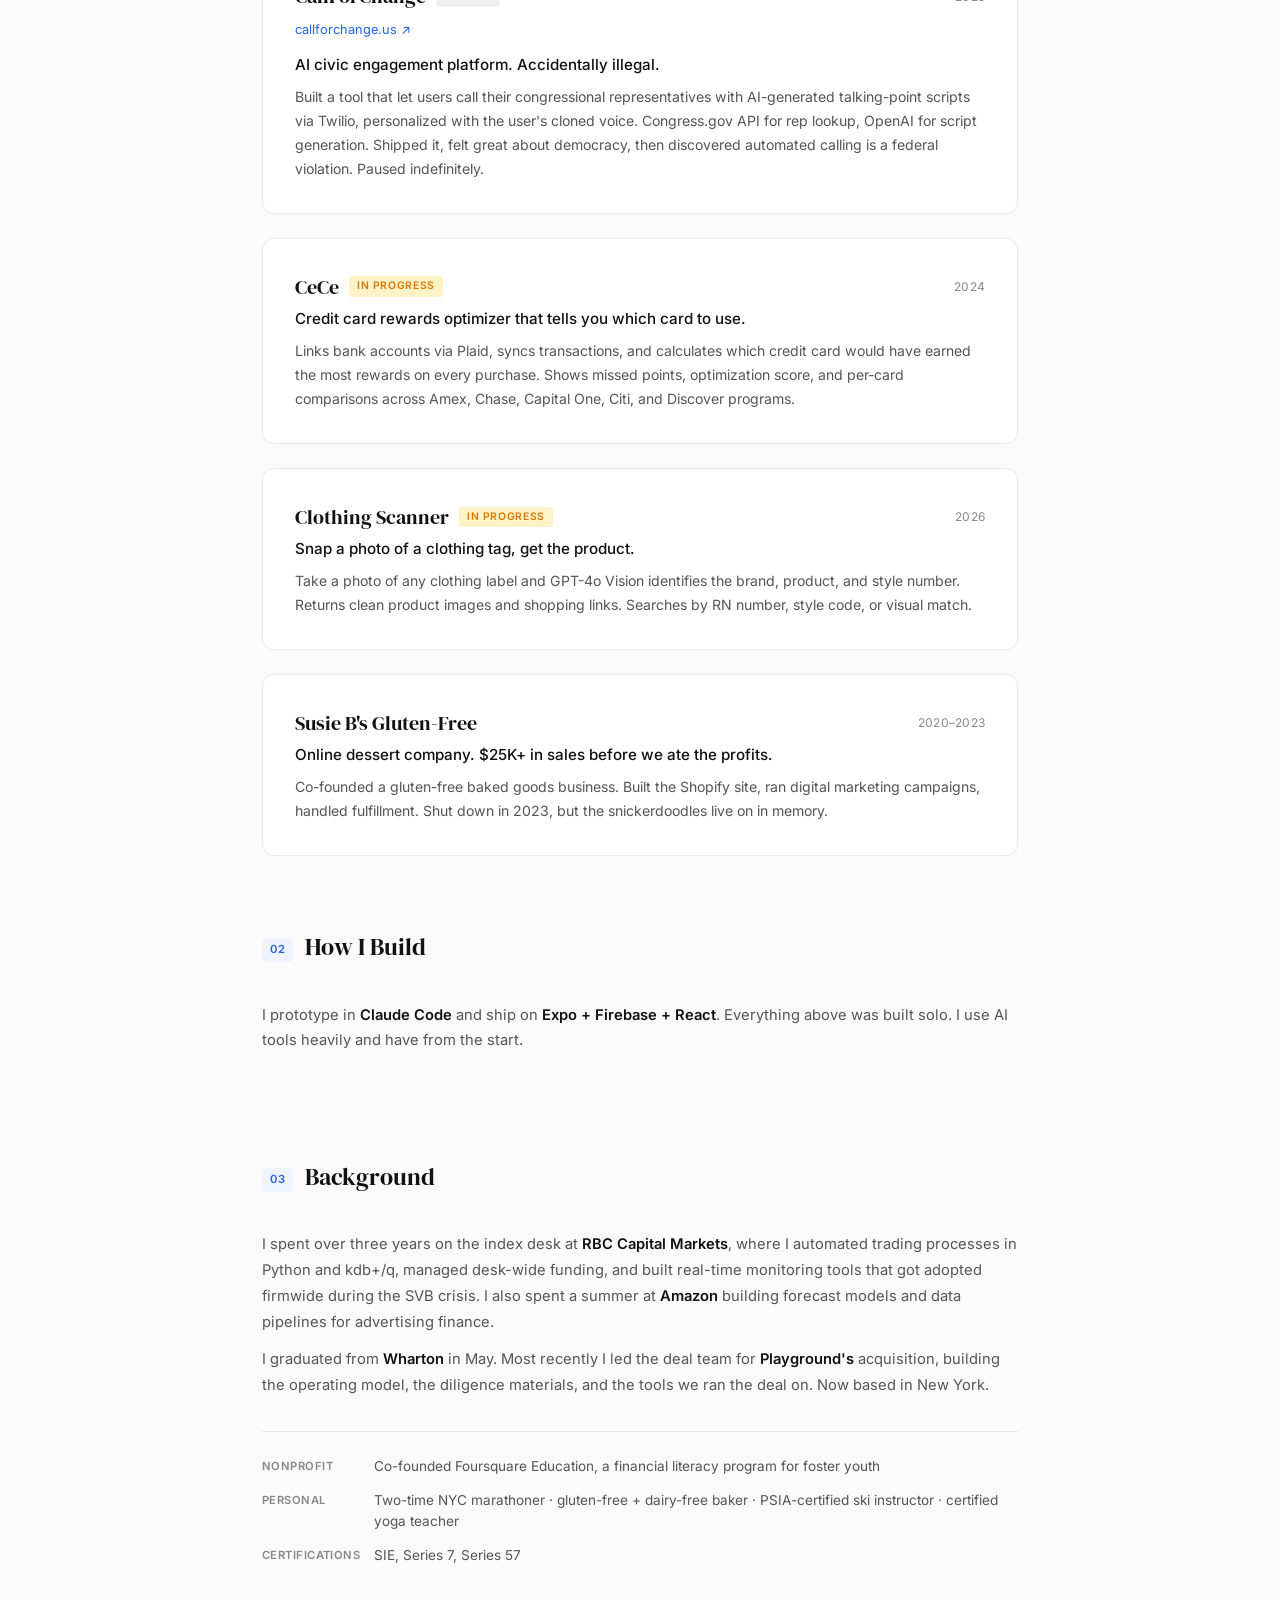
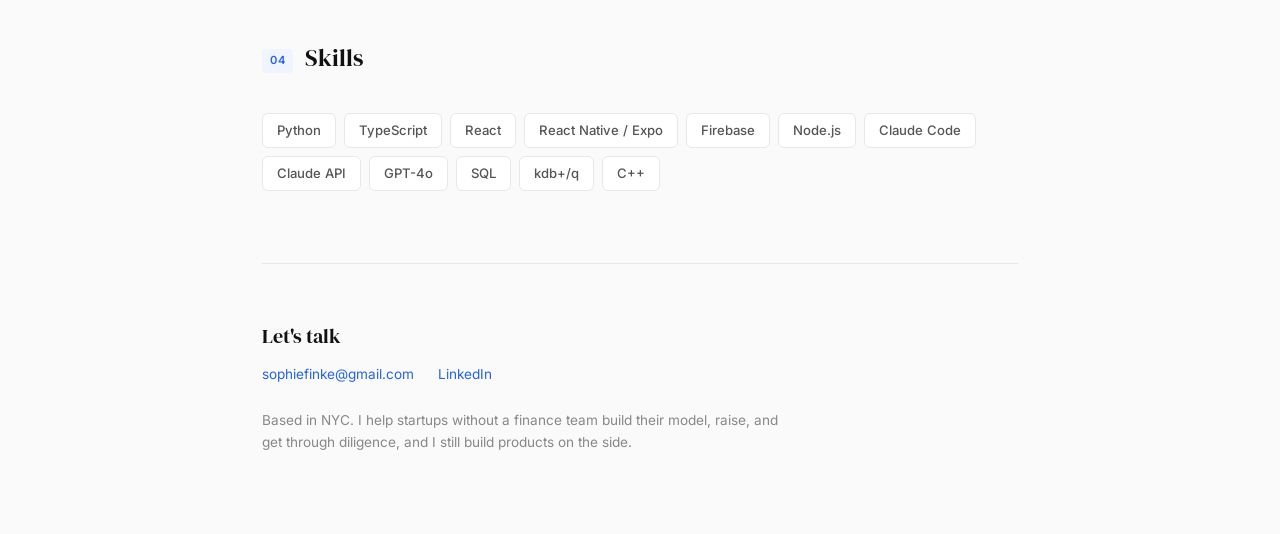
==== commit 1ca7a405: "Note Fortune 500 buyer with three diligence firms on the landing page and case study Co-Authored-By:" ====
--- a/index.html
+++ b/index.html
@@ -27,7 +27,7 @@
     </nav>
     <div class="hero-content">
       <h1>Sophie Finke</h1>
-      <p class="hero-sub">I spent over three years as a quant trader automating processes for a delta one portfolio, then taught myself React to keep coding when I went to business school. Most recently, I <a href="/playground/">led the diligence for Playground's acquisition</a> with no banker, just the three founders and me. On the side, I've shipped 6+ products to solve my own pain points. Several have real users. Only one was (accidentally) illegal.</p>
+      <p class="hero-sub">I spent over three years as a quant trader automating processes for a delta one portfolio, then taught myself React to keep coding when I went to business school. Most recently, I <a href="/playground/">led the diligence for Playground's sale to a public Fortune 500 company</a>. They had three consulting firms on diligence, and on our side it was just me. On the side, I've shipped 6+ products to solve my own pain points. Several have real users. Only one was (accidentally) illegal.</p>
     </div>
     <div class="hero-bottom">
       <div class="hero-chips">
